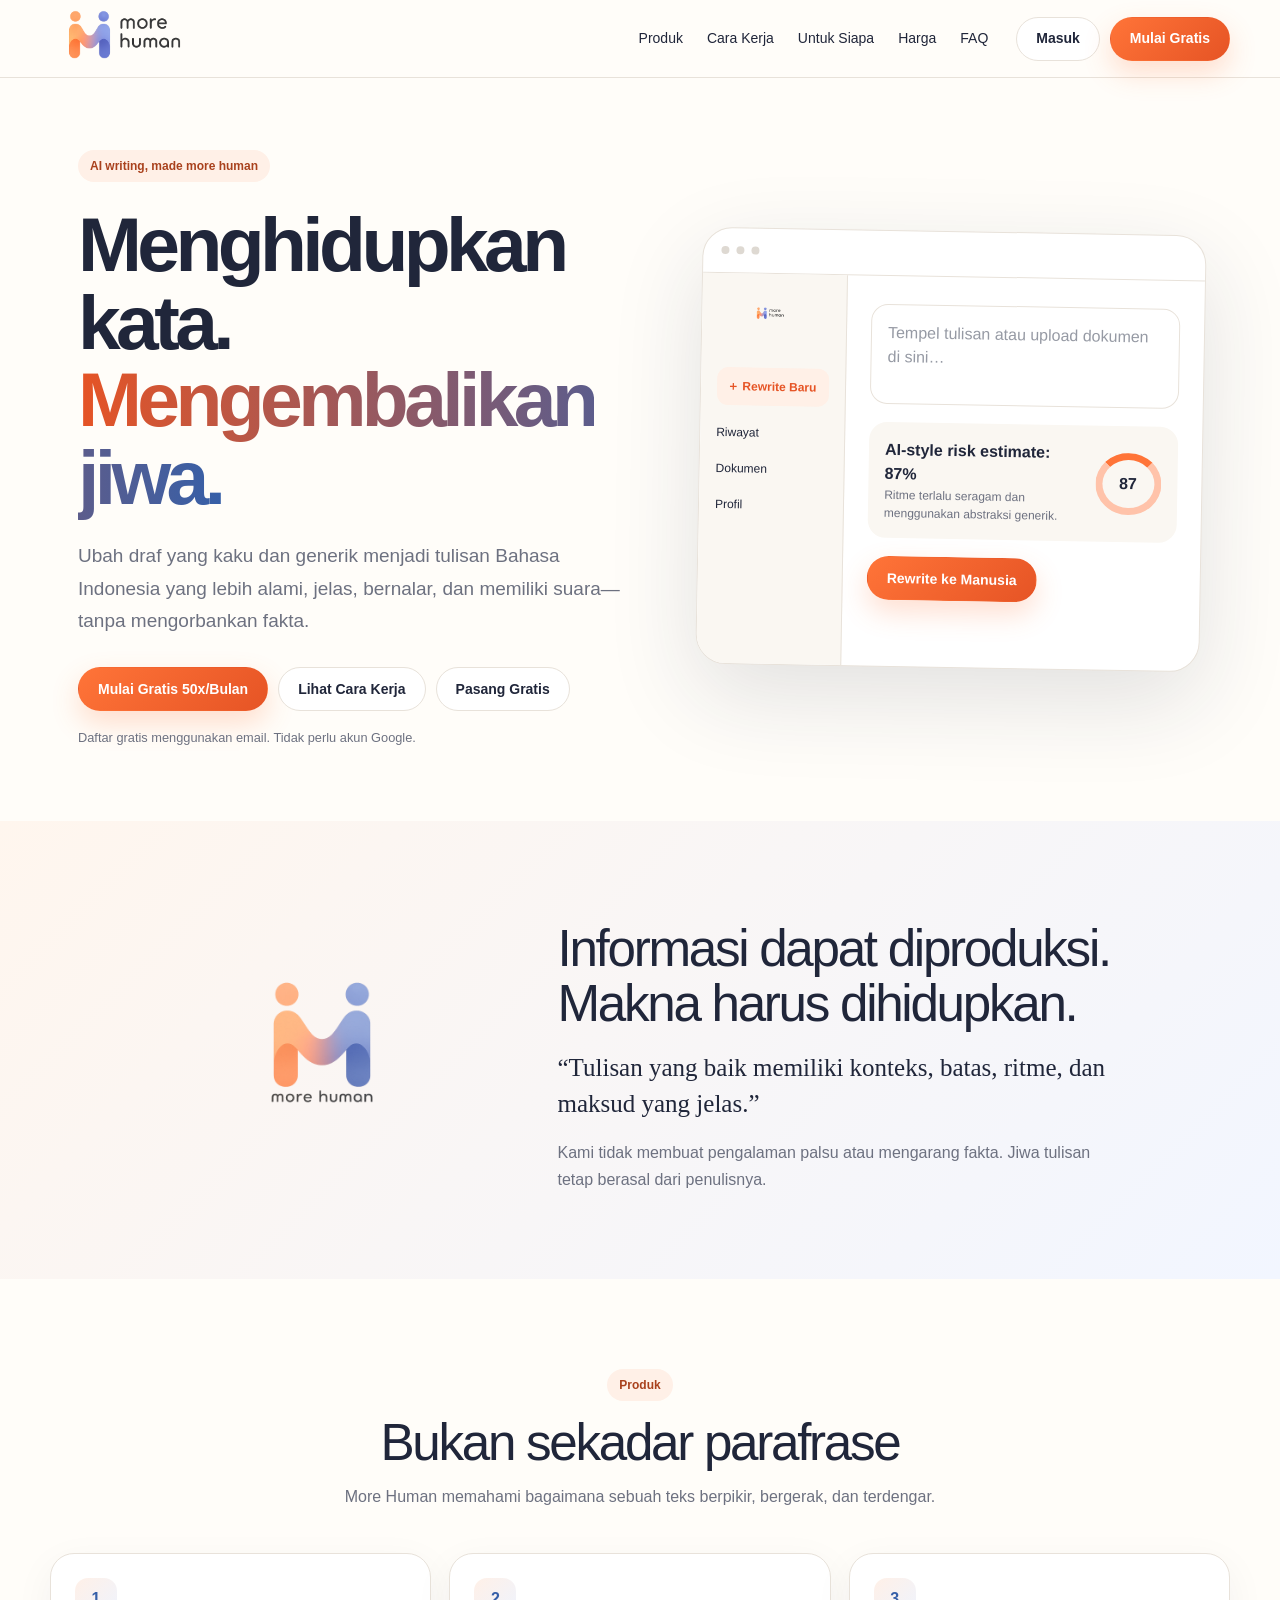
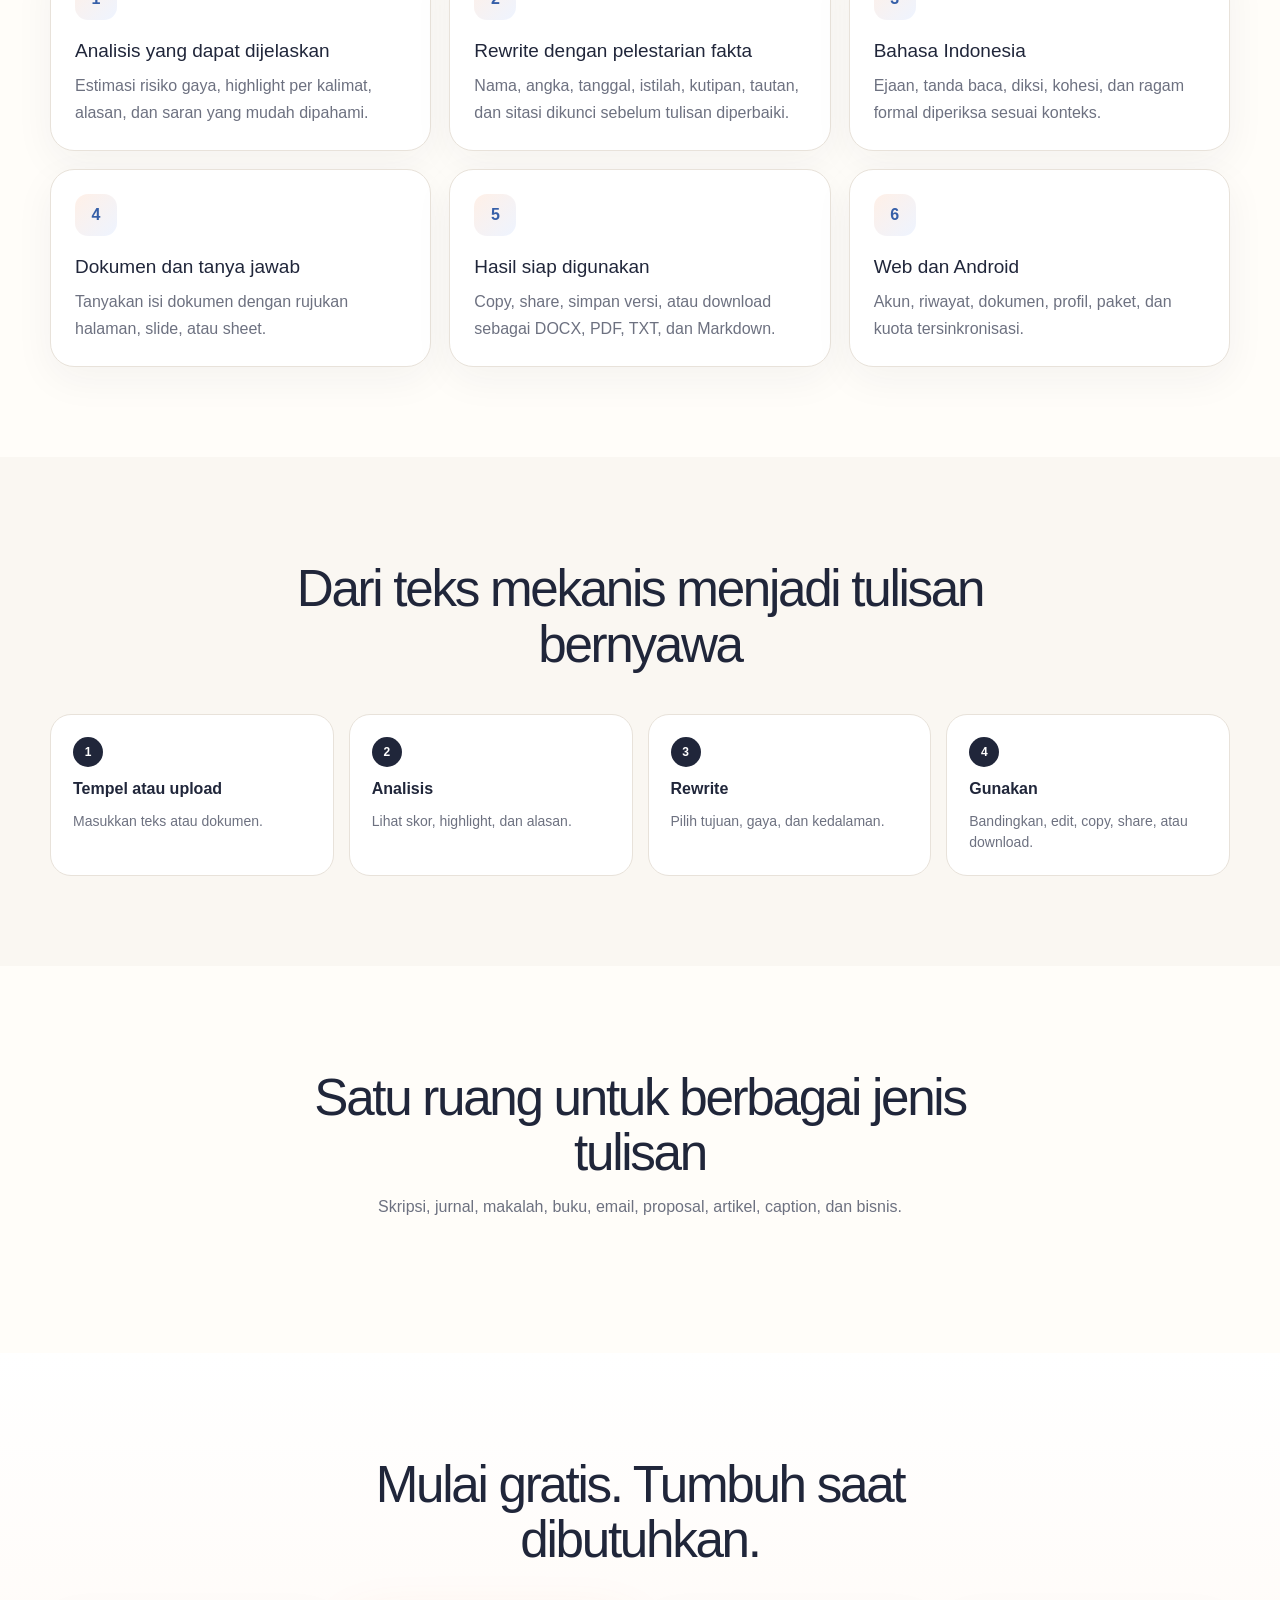
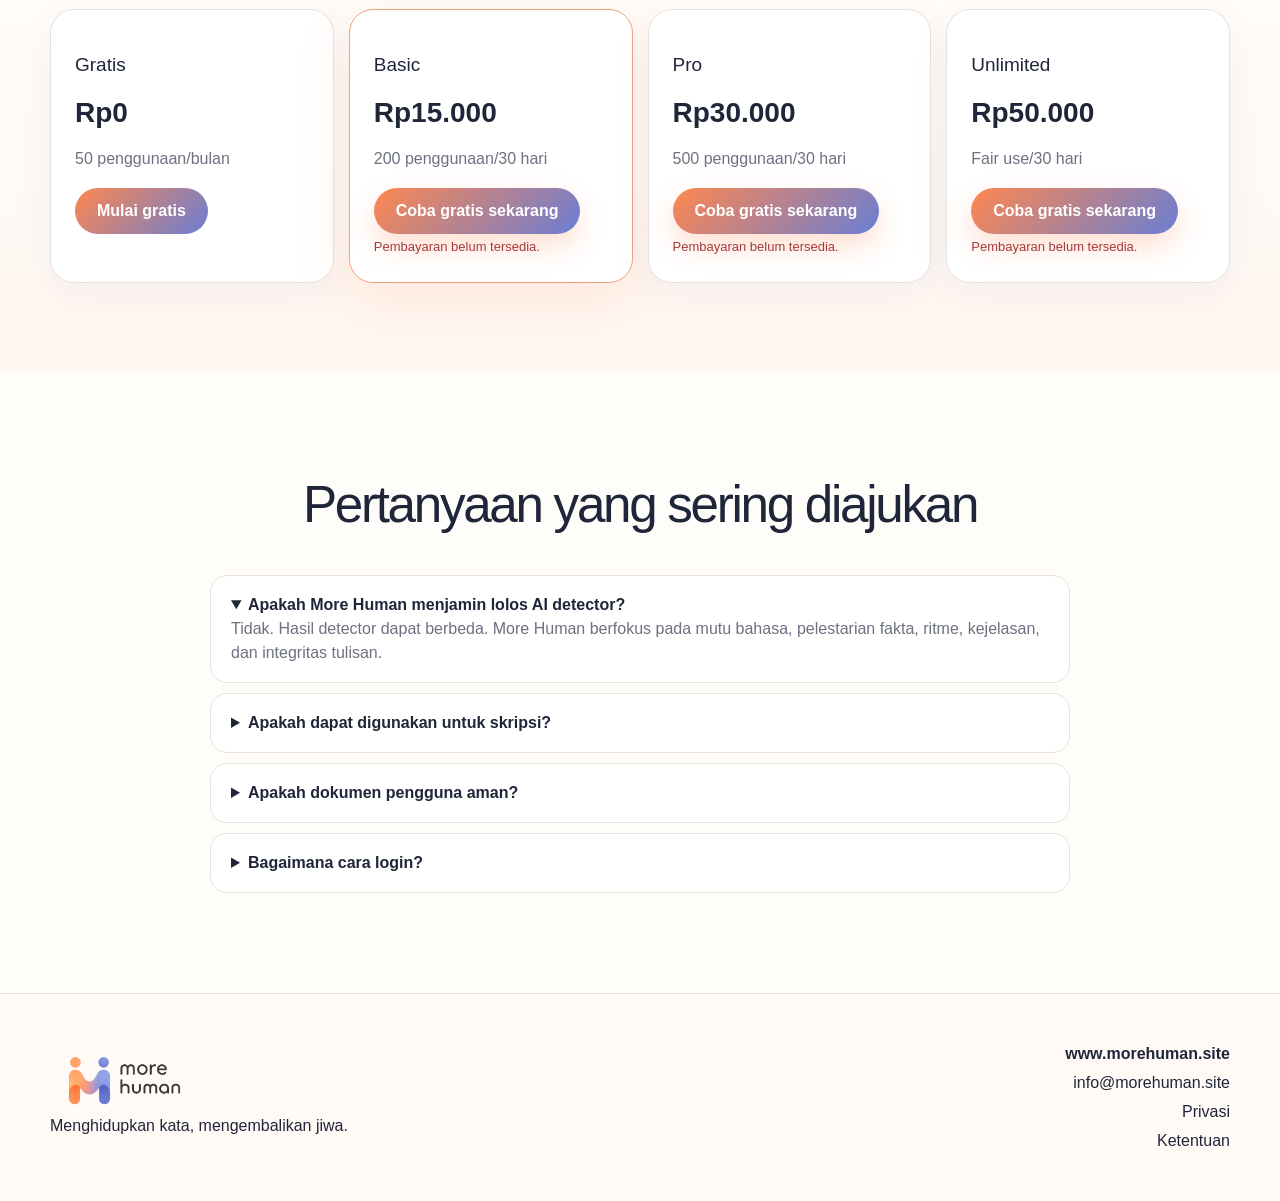
==== index.html @ 1a32c6bf "Deploy More Human production 2026-08-01" ====
<!DOCTYPE html><html data-scroll-behavior="smooth" lang="id"><head><meta charSet="utf-8"/><meta name="viewport" content="width=device-width, initial-scale=1"/><link rel="preload" href="/brand/logo-more-human-transparent.png" as="image"/><link rel="preload" href="/brand/icon-more-human.png" as="image"/><link rel="stylesheet" href="/_next/static/chunks/2tpsig9eknbnz.css" data-precedence="next"/><link rel="preload" as="script" fetchPriority="low" href="/_next/static/chunks/2_q_24rani2a2.js"/><script src="/_next/static/chunks/13_akayif9_c1.js" async=""></script><script src="/_next/static/chunks/1gpt-zsr275nb.js" async=""></script><script src="/_next/static/chunks/0l4pviilz-_bm.js" async=""></script><script src="/_next/static/chunks/turbopack-0hfbeoudnsjrd.js" async=""></script><script src="/_next/static/chunks/10phx-3ayogo8.js" async=""></script><script src="/_next/static/chunks/0xh74lejcz6nw.js" async=""></script><script src="/_next/static/chunks/124ast8a6dppt.js" async=""></script><script src="/_next/static/chunks/034n2-6qr_k-e.js" async=""></script><title>More Human — Ubah Tulisan Menjadi Lebih Alami</title><meta name="description" content="More Human membantu memperbaiki tulisan menjadi Bahasa Indonesia yang lebih alami, jelas, bernuansa, dan sesuai tujuan."/><link rel="manifest" href="/manifest.webmanifest"/><meta property="og:title" content="More Human — Menghidupkan kata. Mengembalikan jiwa."/><meta property="og:description" content="Analisis pola, rewrite terverifikasi, Bahasa Indonesia, dokumen, copy, share, dan download."/><meta property="og:site_name" content="More Human"/><meta property="og:locale" content="id_ID"/><meta property="og:type" content="website"/><meta name="twitter:card" content="summary"/><meta name="twitter:title" content="More Human — Menghidupkan kata. Mengembalikan jiwa."/><meta name="twitter:description" content="Analisis pola, rewrite terverifikasi, Bahasa Indonesia, dokumen, copy, share, dan download."/><link rel="icon" href="/brand/icon-more-human.png"/><link rel="apple-touch-icon" href="/brand/icon-more-human.png"/><script src="/_next/static/chunks/0cz1d0mv5g_q7.js" noModule=""></script></head><body><div hidden=""><!--$--><!--/$--></div><!--$--><main class="v2-site"><script type="application/ld+json">{"@context":"https://schema.org","@type":"SoftwareApplication","applicationCategory":"BusinessApplication","name":"More Human","operatingSystem":"Web, Android","url":"https://www.morehuman.site","offers":{"@type":"Offer","price":"0","priceCurrency":"IDR"}}</script><nav aria-label="Navigasi utama" class="v2-nav"><a aria-label="More Human home" href="/"><span aria-hidden="true" class="brand-mark"><img alt="" class="brand-mark__image" src="/brand/logo-more-human-transparent.png"/></span></a><div class="v2-nav__links"><a href="#produk">Produk</a><a href="#cara">Cara Kerja</a><a href="#untuk">Untuk Siapa</a><a href="#harga">Harga</a><a href="#faq">FAQ</a></div><div class="v2-actions"><a class="v2-button v2-button--quiet" href="/login">Masuk</a><a class="v2-button v2-button--primary" href="/signup">Mulai Gratis</a></div></nav><header class="v2-hero"><div><span class="v2-pill">AI writing, made more human</span><h1>Menghidupkan kata.<br/><span>Mengembalikan jiwa.</span></h1><p>Ubah draf yang kaku dan generik menjadi tulisan Bahasa Indonesia yang lebih alami, jelas, bernalar, dan memiliki suara—tanpa mengorbankan fakta.</p><div class="v2-actions v2-hero__actions"><a class="v2-button v2-button--primary" href="/app">Mulai Gratis 50x/Bulan</a><a class="v2-button v2-button--quiet" href="#cara">Lihat Cara Kerja</a><a class="v2-button v2-button--quiet" href="/android">Pasang Gratis</a></div><small>Daftar gratis menggunakan email. Tidak perlu akun Google.</small></div><div aria-label="Preview workspace More Human" class="v2-demo"><div class="v2-demo__bar"><i></i><i></i><i></i></div><div class="v2-demo__body"><aside><img alt="" src="/brand/logo-more-human-transparent.png"/><b>＋ Rewrite Baru</b><span>Riwayat</span><span>Dokumen</span><span>Profil</span></aside><section><div class="v2-demo__input">Tempel tulisan atau upload dokumen di sini…</div><div class="v2-score"><div><b>AI-style risk estimate: 87%</b><p>Ritme terlalu seragam dan menggunakan abstraksi generik.</p></div><strong>87</strong></div><span class="v2-button v2-button--primary">Rewrite ke Manusia</span></section></div></div></header><section class="v2-philosophy"><img alt="Ikon More Human" src="/brand/icon-more-human.png"/><div><h2>Informasi dapat diproduksi.<br/>Makna harus dihidupkan.</h2><blockquote>“Tulisan yang baik memiliki konteks, batas, ritme, dan maksud yang jelas.”</blockquote><p>Kami tidak membuat pengalaman palsu atau mengarang fakta. Jiwa tulisan tetap berasal dari penulisnya.</p></div></section><section class="v2-section" id="produk"><div class="v2-heading"><span class="v2-pill">Produk</span><h2>Bukan sekadar parafrase</h2><p>More Human memahami bagaimana sebuah teks berpikir, bergerak, dan terdengar.</p></div><div class="v2-grid"><article class="v2-card"><span class="v2-card__icon">1</span><h3>Analisis yang dapat dijelaskan</h3><p>Estimasi risiko gaya, highlight per kalimat, alasan, dan saran yang mudah dipahami.</p></article><article class="v2-card"><span class="v2-card__icon">2</span><h3>Rewrite dengan pelestarian fakta</h3><p>Nama, angka, tanggal, istilah, kutipan, tautan, dan sitasi dikunci sebelum tulisan diperbaiki.</p></article><article class="v2-card"><span class="v2-card__icon">3</span><h3>Bahasa Indonesia</h3><p>Ejaan, tanda baca, diksi, kohesi, dan ragam formal diperiksa sesuai konteks.</p></article><article class="v2-card"><span class="v2-card__icon">4</span><h3>Dokumen dan tanya jawab</h3><p>Tanyakan isi dokumen dengan rujukan halaman, slide, atau sheet.</p></article><article class="v2-card"><span class="v2-card__icon">5</span><h3>Hasil siap digunakan</h3><p>Copy, share, simpan versi, atau download sebagai DOCX, PDF, TXT, dan Markdown.</p></article><article class="v2-card"><span class="v2-card__icon">6</span><h3>Web dan Android</h3><p>Akun, riwayat, dokumen, profil, paket, dan kuota tersinkronisasi.</p></article></div></section><section class="v2-section v2-section--ivory" id="cara"><div class="v2-heading"><h2>Dari teks mekanis menjadi tulisan bernyawa</h2></div><ol class="v2-steps"><li><b>Tempel atau upload</b><span>Masukkan teks atau dokumen.</span></li><li><b>Analisis</b><span>Lihat skor, highlight, dan alasan.</span></li><li><b>Rewrite</b><span>Pilih tujuan, gaya, dan kedalaman.</span></li><li><b>Gunakan</b><span>Bandingkan, edit, copy, share, atau download.</span></li></ol></section><section class="v2-section" id="untuk"><div class="v2-heading"><h2>Satu ruang untuk berbagai jenis tulisan</h2><p>Skripsi, jurnal, makalah, buku, email, proposal, artikel, caption, dan bisnis.</p></div></section><section class="v2-section v2-section--pricing" id="harga"><div class="v2-heading"><h2>Mulai gratis. Tumbuh saat dibutuhkan.</h2></div><div class="v2-pricing"><article class="v2-card"><h3>Gratis</h3><strong>Rp0</strong><p>50 penggunaan/bulan</p><a class="pricing-button" href="/signup">Mulai gratis</a></article><article class="v2-card"><h3>Basic</h3><strong>Rp15.000</strong><p>200 penggunaan/30 hari</p><button class="v2-button v2-button--primary pricing-button" type="button">Memeriksa pembayaran…</button></article><article class="v2-card"><h3>Pro</h3><strong>Rp30.000</strong><p>500 penggunaan/30 hari</p><button class="v2-button v2-button--primary pricing-button" type="button">Memeriksa pembayaran…</button></article><article class="v2-card"><h3>Unlimited</h3><strong>Rp50.000</strong><p>Fair use/30 hari</p><button class="v2-button v2-button--primary pricing-button" type="button">Memeriksa pembayaran…</button></article></div></section><section class="v2-section" id="faq"><div class="v2-heading"><h2>Pertanyaan yang sering diajukan</h2></div><div class="v2-faq"><details open=""><summary>Apakah More Human menjamin lolos AI detector?</summary><p>Tidak. Hasil detector dapat berbeda. More Human berfokus pada mutu bahasa, pelestarian fakta, ritme, kejelasan, dan integritas tulisan.</p></details><details><summary>Apakah dapat digunakan untuk skripsi?</summary><p>Ya. Mode skripsi menjaga istilah, data, kutipan, dan sitasi. Pengguna tetap wajib mengikuti aturan akademik kampus.</p></details><details><summary>Apakah dokumen pengguna aman?</summary><p>Dokumen disimpan privat, dipisahkan per akun, dan tidak dimasukkan ke log aplikasi.</p></details><details><summary>Bagaimana cara login?</summary><p>Daftar atau masuk langsung dengan email. Tidak diperlukan akun Google.</p></details></div></section><footer class="v2-footer"><div><span aria-hidden="true" class="brand-mark"><img alt="" class="brand-mark__image" src="/brand/logo-more-human-transparent.png"/></span><p>Menghidupkan kata, mengembalikan jiwa.</p></div><div><b>www.morehuman.site</b><span>info@morehuman.site</span><a href="/privacy-policy">Privasi</a><a href="/terms">Ketentuan</a></div></footer></main><!--$--><!--/$--><!--/$--><script src="/_next/static/chunks/2_q_24rani2a2.js" id="_R_" async=""></script><script>(self.__next_f=self.__next_f||[]).push([0])</script><script>self.__next_f.push([1,"1:I[48523,[\"/_next/static/chunks/10phx-3ayogo8.js\",\"/_next/static/chunks/0xh74lejcz6nw.js\"],\"LoadingBoundaryProvider\"]\n2:\"$Sreact.fragment\"\n3:I[48523,[\"/_next/static/chunks/10phx-3ayogo8.js\",\"/_next/static/chunks/0xh74lejcz6nw.js\"],\"default\"]\n4:I[836,[\"/_next/static/chunks/10phx-3ayogo8.js\",\"/_next/static/chunks/0xh74lejcz6nw.js\",\"/_next/static/chunks/124ast8a6dppt.js\"],\"default\"]\n5:I[70721,[\"/_next/static/chunks/10phx-3ayogo8.js\",\"/_next/static/chunks/0xh74lejcz6nw.js\"],\"default\"]\n6:I[55329,[\"/_next/static/chunks/10phx-3ayogo8.js\",\"/_next/static/chunks/0xh74lejcz6nw.js\"],\"PwaRegister\"]\n7:I[70730,[\"/_next/static/chunks/10phx-3ayogo8.js\",\"/_next/static/chunks/0xh74lejcz6nw.js\",\"/_next/static/chunks/034n2-6qr_k-e.js\"],\"\"]\n15:I[90729,[\"/_next/static/chunks/10phx-3ayogo8.js\",\"/_next/static/chunks/0xh74lejcz6nw.js\"],\"default\",1]\n:HL[\"/_next/static/chunks/2tpsig9eknbnz.css\",\"style\"]\n:HL[\"/brand/logo-more-human-transparent.png\",\"image\"]\n"])</script><script>self.__next_f.push([1,"0:{\"P\":null,\"c\":[\"\",\"\"],\"q\":\"\",\"i\":false,\"f\":[[[\"\",{\"children\":[\"__PAGE__\",{}]},\"$undefined\",\"$undefined\",20],[[\"$\",\"$L1\",null,{\"loading\":[[\"$\",\"main\",\"l\",{\"aria-busy\":\"true\",\"aria-label\":\"Memuat halaman\",\"className\":\"app-page shell\",\"children\":[[\"$\",\"div\",null,{\"className\":\"skeleton skeleton--nav\"}],[\"$\",\"div\",null,{\"className\":\"skeleton skeleton--heading\"}],[\"$\",\"div\",null,{\"className\":\"skeleton-grid\",\"children\":[[\"$\",\"div\",null,{\"className\":\"skeleton skeleton--card\"}],[\"$\",\"div\",null,{\"className\":\"skeleton skeleton--card\"}],[\"$\",\"div\",null,{\"className\":\"skeleton skeleton--card\"}]]}],[\"$\",\"span\",null,{\"className\":\"sr-only\",\"children\":\"Memuat…\"}]]}],[],[]],\"children\":[\"$\",\"$2\",\"c\",{\"children\":[[[\"$\",\"link\",\"0\",{\"rel\":\"stylesheet\",\"href\":\"/_next/static/chunks/2tpsig9eknbnz.css\",\"precedence\":\"next\",\"crossOrigin\":\"$undefined\",\"nonce\":\"$undefined\"}],[\"$\",\"script\",\"script-0\",{\"src\":\"/_next/static/chunks/10phx-3ayogo8.js\",\"async\":true,\"nonce\":\"$undefined\"}],[\"$\",\"script\",\"script-1\",{\"src\":\"/_next/static/chunks/0xh74lejcz6nw.js\",\"async\":true,\"nonce\":\"$undefined\"}]],[\"$\",\"html\",null,{\"data-scroll-behavior\":\"smooth\",\"lang\":\"id\",\"children\":[\"$\",\"body\",null,{\"children\":[[\"$\",\"$L3\",null,{\"parallelRouterKey\":\"children\",\"error\":\"$4\",\"errorStyles\":[],\"errorScripts\":[[\"$\",\"script\",\"script-0\",{\"src\":\"/_next/static/chunks/124ast8a6dppt.js\",\"async\":true}]],\"template\":[\"$\",\"$L5\",null,{}],\"templateStyles\":\"$undefined\",\"templateScripts\":\"$undefined\",\"notFound\":[[[\"$\",\"title\",null,{\"children\":\"404: This page could not be found.\"}],[\"$\",\"div\",null,{\"style\":{\"fontFamily\":\"system-ui,\\\"Segoe UI\\\",Roboto,Helvetica,Arial,sans-serif,\\\"Apple Color Emoji\\\",\\\"Segoe UI Emoji\\\"\",\"height\":\"100vh\",\"textAlign\":\"center\",\"display\":\"flex\",\"flexDirection\":\"column\",\"alignItems\":\"center\",\"justifyContent\":\"center\"},\"children\":[\"$\",\"div\",null,{\"children\":[[\"$\",\"style\",null,{\"dangerouslySetInnerHTML\":{\"__html\":\"body{color:#000;background:#fff;margin:0}.next-error-h1{border-right:1px solid rgba(0,0,0,.3)}@media (prefers-color-scheme:dark){body{color:#fff;background:#000}.next-error-h1{border-right:1px solid rgba(255,255,255,.3)}}\"}}],[\"$\",\"h1\",null,{\"className\":\"next-error-h1\",\"style\":{\"display\":\"inline-block\",\"margin\":\"0 20px 0 0\",\"padding\":\"0 23px 0 0\",\"fontSize\":24,\"fontWeight\":500,\"verticalAlign\":\"top\",\"lineHeight\":\"49px\"},\"children\":404}],[\"$\",\"div\",null,{\"style\":{\"display\":\"inline-block\"},\"children\":[\"$\",\"h2\",null,{\"style\":{\"fontSize\":14,\"fontWeight\":400,\"lineHeight\":\"49px\",\"margin\":0},\"children\":\"This page could not be found.\"}]}]]}]}]],[]],\"forbidden\":\"$undefined\",\"unauthorized\":\"$undefined\"}],[\"$\",\"$L6\",null,{}]]}]}]]}]}],{\"children\":[[\"$\",\"$2\",\"c\",{\"children\":[[\"$\",\"main\",null,{\"className\":\"v2-site\",\"children\":[[\"$\",\"script\",null,{\"dangerouslySetInnerHTML\":{\"__html\":\"{\\\"@context\\\":\\\"https://schema.org\\\",\\\"@type\\\":\\\"SoftwareApplication\\\",\\\"applicationCategory\\\":\\\"BusinessApplication\\\",\\\"name\\\":\\\"More Human\\\",\\\"operatingSystem\\\":\\\"Web, Android\\\",\\\"url\\\":\\\"https://www.morehuman.site\\\",\\\"offers\\\":{\\\"@type\\\":\\\"Offer\\\",\\\"price\\\":\\\"0\\\",\\\"priceCurrency\\\":\\\"IDR\\\"}}\"},\"type\":\"application/ld+json\"}],[\"$\",\"nav\",null,{\"aria-label\":\"Navigasi utama\",\"className\":\"v2-nav\",\"children\":[[\"$\",\"$L7\",null,{\"aria-label\":\"More Human home\",\"href\":\"/\",\"children\":[\"$\",\"span\",null,{\"aria-hidden\":\"true\",\"className\":\"brand-mark\",\"children\":[\"$\",\"img\",null,{\"alt\":\"\",\"className\":\"brand-mark__image\",\"src\":\"/brand/logo-more-human-transparent.png\"}]}]}],[\"$\",\"div\",null,{\"className\":\"v2-nav__links\",\"children\":[[\"$\",\"a\",null,{\"href\":\"#produk\",\"children\":\"Produk\"}],[\"$\",\"a\",null,{\"href\":\"#cara\",\"children\":\"Cara Kerja\"}],[\"$\",\"a\",null,{\"href\":\"#untuk\",\"children\":\"Untuk Siapa\"}],[\"$\",\"a\",null,{\"href\":\"#harga\",\"children\":\"Harga\"}],[\"$\",\"a\",null,{\"href\":\"#faq\",\"children\":\"FAQ\"}]]}],[\"$\",\"div\",null,{\"className\":\"v2-actions\",\"children\":[[\"$\",\"$L7\",null,{\"className\":\"v2-button v2-button--quiet\",\"href\":\"/login\",\"children\":\"Masuk\"}],[\"$\",\"$L7\",null,{\"className\":\"v2-button v2-button--primary\",\"href\":\"/signup\",\"children\":\"Mulai Gratis\"}]]}]]}],[\"$\",\"header\",null,{\"className\":\"v2-hero\",\"children\":[[\"$\",\"div\",null,{\"children\":[[\"$\",\"span\",null,{\"className\":\"v2-pill\",\"children\":\"AI writing, made more human\"}],[\"$\",\"h1\",null,{\"children\":[\"Menghidupkan kata.\",[\"$\",\"br\",null,{}],[\"$\",\"span\",null,{\"children\":\"Mengembalikan jiwa.\"}]]}],[\"$\",\"p\",null,{\"children\":\"Ubah draf yang kaku dan generik menjadi tulisan Bahasa Indonesia yang lebih alami, jelas, bernalar, dan memiliki suara—tanpa mengorbankan fakta.\"}],[\"$\",\"div\",null,{\"className\":\"v2-actions v2-hero__actions\",\"children\":[[\"$\",\"$L7\",null,{\"className\":\"v2-button v2-button--primary\",\"href\":\"/app\",\"children\":\"Mulai Gratis 50x/Bulan\"}],[\"$\",\"a\",null,{\"className\":\"v2-button v2-button--quiet\",\"href\":\"#cara\",\"children\":\"Lihat Cara Kerja\"}],\"$L8\"]}],\"$L9\"]}],\"$La\"]}],\"$Lb\",\"$Lc\",\"$Ld\",\"$Le\",\"$Lf\",\"$L10\",\"$L11\"]}],[\"$L12\"],\"$L13\"]}],{},null,false,null]},null,false,null],\"$L14\",false]],\"m\":\"$undefined\",\"G\":[\"$15\",[\"$L16\"]],\"S\":true,\"h\":null,\"s\":\"$undefined\",\"l\":\"$undefined\",\"p\":\"$undefined\",\"d\":\"$undefined\",\"b\":\"ya3Q9rpSE0K4sXIKfXZu5\"}\n"])</script><script>self.__next_f.push([1,"17:I[42318,[\"/_next/static/chunks/10phx-3ayogo8.js\",\"/_next/static/chunks/0xh74lejcz6nw.js\",\"/_next/static/chunks/034n2-6qr_k-e.js\"],\"PaymentButton\"]\n18:I[67785,[\"/_next/static/chunks/10phx-3ayogo8.js\",\"/_next/static/chunks/0xh74lejcz6nw.js\"],\"OutletBoundary\"]\n19:\"$Sreact.suspense\"\n1b:I[67785,[\"/_next/static/chunks/10phx-3ayogo8.js\",\"/_next/static/chunks/0xh74lejcz6nw.js\"],\"ViewportBoundary\"]\n1d:I[67785,[\"/_next/static/chunks/10phx-3ayogo8.js\",\"/_next/static/chunks/0xh74lejcz6nw.js\"],\"MetadataBoundary\"]\n:HL[\"/brand/icon-more-human.png\",\"image\"]\n8:[\"$\",\"$L7\",null,{\"className\":\"v2-button v2-button--quiet\",\"href\":\"/android\",\"children\":\"Pasang Gratis\"}]\n9:[\"$\",\"small\",null,{\"children\":\"Daftar gratis menggunakan email. Tidak perlu akun Google.\"}]\na:[\"$\",\"div\",null,{\"aria-label\":\"Preview workspace More Human\",\"className\":\"v2-demo\",\"children\":[[\"$\",\"div\",null,{\"className\":\"v2-demo__bar\",\"children\":[[\"$\",\"i\",null,{}],[\"$\",\"i\",null,{}],[\"$\",\"i\",null,{}]]}],[\"$\",\"div\",null,{\"className\":\"v2-demo__body\",\"children\":[[\"$\",\"aside\",null,{\"children\":[[\"$\",\"img\",null,{\"alt\":\"\",\"src\":\"/brand/logo-more-human-transparent.png\"}],[\"$\",\"b\",null,{\"children\":\"＋ Rewrite Baru\"}],[\"$\",\"span\",null,{\"children\":\"Riwayat\"}],[\"$\",\"span\",null,{\"children\":\"Dokumen\"}],[\"$\",\"span\",null,{\"children\":\"Profil\"}]]}],[\"$\",\"section\",null,{\"children\":[[\"$\",\"div\",null,{\"className\":\"v2-demo__input\",\"children\":\"Tempel tulisan atau upload dokumen di sini…\"}],[\"$\",\"div\",null,{\"className\":\"v2-score\",\"children\":[[\"$\",\"div\",null,{\"children\":[[\"$\",\"b\",null,{\"children\":\"AI-style risk estimate: 87%\"}],[\"$\",\"p\",null,{\"children\":\"Ritme terlalu seragam dan menggunakan abstraksi generik.\"}]]}],[\"$\",\"strong\",null,{\"children\":\"87\"}]]}],[\"$\",\"span\",null,{\"className\":\"v2-button v2-button--primary\",\"children\":\"Rewrite ke Manusia\"}]]}]]}]]}]\nb:[\"$\",\"section\",null,{\"className\":\"v2-philosophy\",\"children\":[[\"$\",\"img\",null,{\"alt\":\"Ikon More Human\",\"src\":\"/brand/icon-more-human.png\"}],[\"$\",\"div\",null,{\"children\":[[\"$\",\"h2\",null,{\"children\":[\"Informasi dapat diproduksi.\",[\"$\",\"br\",null,{}],\"Makna harus dihidupkan.\"]}],[\"$\",\"blockquote\",null,{\"children\":\"“Tulisan yang baik memiliki konteks, batas, ritme, dan maksud yang jelas.”\"}],[\"$\",\"p\",null,{\"children\":\"Kami tidak membuat pengalaman palsu atau mengarang fakta. Jiwa tulisan tetap berasal dari penulisnya.\"}]]}]]}]\n"])</script><script>self.__next_f.push([1,"c:[\"$\",\"section\",null,{\"className\":\"v2-section\",\"id\":\"produk\",\"children\":[[\"$\",\"div\",null,{\"className\":\"v2-heading\",\"children\":[[\"$\",\"span\",null,{\"className\":\"v2-pill\",\"children\":\"Produk\"}],[\"$\",\"h2\",null,{\"children\":\"Bukan sekadar parafrase\"}],[\"$\",\"p\",null,{\"children\":\"More Human memahami bagaimana sebuah teks berpikir, bergerak, dan terdengar.\"}]]}],[\"$\",\"div\",null,{\"className\":\"v2-grid\",\"children\":[[\"$\",\"article\",\"Analisis yang dapat dijelaskan\",{\"className\":\"v2-card\",\"children\":[[\"$\",\"span\",null,{\"className\":\"v2-card__icon\",\"children\":1}],[\"$\",\"h3\",null,{\"children\":\"Analisis yang dapat dijelaskan\"}],[\"$\",\"p\",null,{\"children\":\"Estimasi risiko gaya, highlight per kalimat, alasan, dan saran yang mudah dipahami.\"}]]}],[\"$\",\"article\",\"Rewrite dengan pelestarian fakta\",{\"className\":\"v2-card\",\"children\":[[\"$\",\"span\",null,{\"className\":\"v2-card__icon\",\"children\":2}],[\"$\",\"h3\",null,{\"children\":\"Rewrite dengan pelestarian fakta\"}],[\"$\",\"p\",null,{\"children\":\"Nama, angka, tanggal, istilah, kutipan, tautan, dan sitasi dikunci sebelum tulisan diperbaiki.\"}]]}],[\"$\",\"article\",\"Bahasa Indonesia\",{\"className\":\"v2-card\",\"children\":[[\"$\",\"span\",null,{\"className\":\"v2-card__icon\",\"children\":3}],[\"$\",\"h3\",null,{\"children\":\"Bahasa Indonesia\"}],[\"$\",\"p\",null,{\"children\":\"Ejaan, tanda baca, diksi, kohesi, dan ragam formal diperiksa sesuai konteks.\"}]]}],[\"$\",\"article\",\"Dokumen dan tanya jawab\",{\"className\":\"v2-card\",\"children\":[[\"$\",\"span\",null,{\"className\":\"v2-card__icon\",\"children\":4}],[\"$\",\"h3\",null,{\"children\":\"Dokumen dan tanya jawab\"}],[\"$\",\"p\",null,{\"children\":\"Tanyakan isi dokumen dengan rujukan halaman, slide, atau sheet.\"}]]}],[\"$\",\"article\",\"Hasil siap digunakan\",{\"className\":\"v2-card\",\"children\":[[\"$\",\"span\",null,{\"className\":\"v2-card__icon\",\"children\":5}],[\"$\",\"h3\",null,{\"children\":\"Hasil siap digunakan\"}],[\"$\",\"p\",null,{\"children\":\"Copy, share, simpan versi, atau download sebagai DOCX, PDF, TXT, dan Markdown.\"}]]}],[\"$\",\"article\",\"Web dan Android\",{\"className\":\"v2-card\",\"children\":[[\"$\",\"span\",null,{\"className\":\"v2-card__icon\",\"children\":6}],[\"$\",\"h3\",null,{\"children\":\"Web dan Android\"}],[\"$\",\"p\",null,{\"children\":\"Akun, riwayat, dokumen, profil, paket, dan kuota tersinkronisasi.\"}]]}]]}]]}]\n"])</script><script>self.__next_f.push([1,"d:[\"$\",\"section\",null,{\"className\":\"v2-section v2-section--ivory\",\"id\":\"cara\",\"children\":[[\"$\",\"div\",null,{\"className\":\"v2-heading\",\"children\":[\"$\",\"h2\",null,{\"children\":\"Dari teks mekanis menjadi tulisan bernyawa\"}]}],[\"$\",\"ol\",null,{\"className\":\"v2-steps\",\"children\":[[\"$\",\"li\",null,{\"children\":[[\"$\",\"b\",null,{\"children\":\"Tempel atau upload\"}],[\"$\",\"span\",null,{\"children\":\"Masukkan teks atau dokumen.\"}]]}],[\"$\",\"li\",null,{\"children\":[[\"$\",\"b\",null,{\"children\":\"Analisis\"}],[\"$\",\"span\",null,{\"children\":\"Lihat skor, highlight, dan alasan.\"}]]}],[\"$\",\"li\",null,{\"children\":[[\"$\",\"b\",null,{\"children\":\"Rewrite\"}],[\"$\",\"span\",null,{\"children\":\"Pilih tujuan, gaya, dan kedalaman.\"}]]}],[\"$\",\"li\",null,{\"children\":[[\"$\",\"b\",null,{\"children\":\"Gunakan\"}],[\"$\",\"span\",null,{\"children\":\"Bandingkan, edit, copy, share, atau download.\"}]]}]]}]]}]\ne:[\"$\",\"section\",null,{\"className\":\"v2-section\",\"id\":\"untuk\",\"children\":[\"$\",\"div\",null,{\"className\":\"v2-heading\",\"children\":[[\"$\",\"h2\",null,{\"children\":\"Satu ruang untuk berbagai jenis tulisan\"}],[\"$\",\"p\",null,{\"children\":\"Skripsi, jurnal, makalah, buku, email, proposal, artikel, caption, dan bisnis.\"}]]}]}]\nf:[\"$\",\"section\",null,{\"className\":\"v2-section v2-section--pricing\",\"id\":\"harga\",\"children\":[[\"$\",\"div\",null,{\"className\":\"v2-heading\",\"children\":[\"$\",\"h2\",null,{\"children\":\"Mulai gratis. Tumbuh saat dibutuhkan.\"}]}],[\"$\",\"div\",null,{\"className\":\"v2-pricing\",\"children\":[[\"$\",\"article\",\"Gratis\",{\"className\":\"v2-card\",\"children\":[[\"$\",\"h3\",null,{\"children\":\"Gratis\"}],[\"$\",\"strong\",null,{\"children\":\"Rp0\"}],[\"$\",\"p\",null,{\"children\":\"50 penggunaan/bulan\"}],[\"$\",\"$L7\",null,{\"className\":\"pricing-button\",\"href\":\"/signup\",\"children\":\"Mulai gratis\"}]]}],[\"$\",\"article\",\"Basic\",{\"className\":\"v2-card\",\"children\":[[\"$\",\"h3\",null,{\"children\":\"Basic\"}],[\"$\",\"strong\",null,{\"children\":\"Rp15.000\"}],[\"$\",\"p\",null,{\"children\":\"200 penggunaan/30 hari\"}],[\"$\",\"$L17\",null,{\"label\":\"Pilih Basic\",\"plan\":\"basic\"}]]}],[\"$\",\"article\",\"Pro\",{\"className\":\"v2-card\",\"children\":[[\"$\",\"h3\",null,{\"children\":\"Pro\"}],[\"$\",\"strong\",null,{\"children\":\"Rp30.000\"}],[\"$\",\"p\",null,{\"children\":\"500 penggunaan/30 hari\"}],[\"$\",\"$L17\",null,{\"label\":\"Pilih Pro\",\"plan\":\"pro\"}]]}],[\"$\",\"article\",\"Unlimited\",{\"className\":\"v2-card\",\"children\":[[\"$\",\"h3\",null,{\"children\":\"Unlimited\"}],[\"$\",\"strong\",null,{\"children\":\"Rp50.000\"}],[\"$\",\"p\",null,{\"children\":\"Fair use/30 hari\"}],[\"$\",\"$L17\",null,{\"label\":\"Pilih Unlimited\",\"plan\":\"unlimited\"}]]}]]}]]}]\n"])</script><script>self.__next_f.push([1,"10:[\"$\",\"section\",null,{\"className\":\"v2-section\",\"id\":\"faq\",\"children\":[[\"$\",\"div\",null,{\"className\":\"v2-heading\",\"children\":[\"$\",\"h2\",null,{\"children\":\"Pertanyaan yang sering diajukan\"}]}],[\"$\",\"div\",null,{\"className\":\"v2-faq\",\"children\":[[\"$\",\"details\",\"Apakah More Human menjamin lolos AI detector?\",{\"open\":true,\"children\":[[\"$\",\"summary\",null,{\"children\":\"Apakah More Human menjamin lolos AI detector?\"}],[\"$\",\"p\",null,{\"children\":\"Tidak. Hasil detector dapat berbeda. More Human berfokus pada mutu bahasa, pelestarian fakta, ritme, kejelasan, dan integritas tulisan.\"}]]}],[\"$\",\"details\",\"Apakah dapat digunakan untuk skripsi?\",{\"open\":false,\"children\":[[\"$\",\"summary\",null,{\"children\":\"Apakah dapat digunakan untuk skripsi?\"}],[\"$\",\"p\",null,{\"children\":\"Ya. Mode skripsi menjaga istilah, data, kutipan, dan sitasi. Pengguna tetap wajib mengikuti aturan akademik kampus.\"}]]}],[\"$\",\"details\",\"Apakah dokumen pengguna aman?\",{\"open\":false,\"children\":[[\"$\",\"summary\",null,{\"children\":\"Apakah dokumen pengguna aman?\"}],[\"$\",\"p\",null,{\"children\":\"Dokumen disimpan privat, dipisahkan per akun, dan tidak dimasukkan ke log aplikasi.\"}]]}],[\"$\",\"details\",\"Bagaimana cara login?\",{\"open\":false,\"children\":[[\"$\",\"summary\",null,{\"children\":\"Bagaimana cara login?\"}],[\"$\",\"p\",null,{\"children\":\"Daftar atau masuk langsung dengan email. Tidak diperlukan akun Google.\"}]]}]]}]]}]\n"])</script><script>self.__next_f.push([1,"11:[\"$\",\"footer\",null,{\"className\":\"v2-footer\",\"children\":[[\"$\",\"div\",null,{\"children\":[[\"$\",\"span\",null,{\"aria-hidden\":\"true\",\"className\":\"brand-mark\",\"children\":[\"$\",\"img\",null,{\"alt\":\"\",\"className\":\"brand-mark__image\",\"src\":\"/brand/logo-more-human-transparent.png\"}]}],[\"$\",\"p\",null,{\"children\":\"Menghidupkan kata, mengembalikan jiwa.\"}]]}],[\"$\",\"div\",null,{\"children\":[[\"$\",\"b\",null,{\"children\":\"www.morehuman.site\"}],[\"$\",\"span\",null,{\"children\":\"info@morehuman.site\"}],[\"$\",\"$L7\",null,{\"href\":\"/privacy-policy\",\"children\":\"Privasi\"}],[\"$\",\"$L7\",null,{\"href\":\"/terms\",\"children\":\"Ketentuan\"}]]}]]}]\n12:[\"$\",\"script\",\"script-0\",{\"src\":\"/_next/static/chunks/034n2-6qr_k-e.js\",\"async\":true,\"nonce\":\"$undefined\"}]\n13:[\"$\",\"$L18\",null,{\"children\":[\"$\",\"$19\",null,{\"name\":\"Next.MetadataOutlet\",\"children\":\"$@1a\"}]}]\n14:[\"$\",\"$2\",\"h\",{\"children\":[null,[\"$\",\"$L1b\",null,{\"children\":\"$L1c\"}],[\"$\",\"div\",null,{\"hidden\":true,\"children\":[\"$\",\"$L1d\",null,{\"children\":[\"$\",\"$19\",null,{\"name\":\"Next.Metadata\",\"children\":\"$L1e\"}]}]}],null]}]\n16:[\"$\",\"link\",\"0\",{\"rel\":\"stylesheet\",\"href\":\"/_next/static/chunks/2tpsig9eknbnz.css\",\"precedence\":\"next\",\"crossOrigin\":\"$undefined\",\"nonce\":\"$undefined\"}]\n"])</script><script>self.__next_f.push([1,"1c:[[\"$\",\"meta\",\"0\",{\"charSet\":\"utf-8\"}],[\"$\",\"meta\",\"1\",{\"name\":\"viewport\",\"content\":\"width=device-width, initial-scale=1\"}]]\n"])</script><script>self.__next_f.push([1,"1f:I[62166,[\"/_next/static/chunks/10phx-3ayogo8.js\",\"/_next/static/chunks/0xh74lejcz6nw.js\"],\"IconMark\"]\n1a:null\n1e:[[\"$\",\"title\",\"0\",{\"children\":\"More Human — Ubah Tulisan Menjadi Lebih Alami\"}],[\"$\",\"meta\",\"1\",{\"name\":\"description\",\"content\":\"More Human membantu memperbaiki tulisan menjadi Bahasa Indonesia yang lebih alami, jelas, bernuansa, dan sesuai tujuan.\"}],[\"$\",\"link\",\"2\",{\"rel\":\"manifest\",\"href\":\"/manifest.webmanifest\",\"crossOrigin\":\"$undefined\"}],[\"$\",\"meta\",\"3\",{\"property\":\"og:title\",\"content\":\"More Human — Menghidupkan kata. Mengembalikan jiwa.\"}],[\"$\",\"meta\",\"4\",{\"property\":\"og:description\",\"content\":\"Analisis pola, rewrite terverifikasi, Bahasa Indonesia, dokumen, copy, share, dan download.\"}],[\"$\",\"meta\",\"5\",{\"property\":\"og:site_name\",\"content\":\"More Human\"}],[\"$\",\"meta\",\"6\",{\"property\":\"og:locale\",\"content\":\"id_ID\"}],[\"$\",\"meta\",\"7\",{\"property\":\"og:type\",\"content\":\"website\"}],[\"$\",\"meta\",\"8\",{\"name\":\"twitter:card\",\"content\":\"summary\"}],[\"$\",\"meta\",\"9\",{\"name\":\"twitter:title\",\"content\":\"More Human — Menghidupkan kata. Mengembalikan jiwa.\"}],[\"$\",\"meta\",\"10\",{\"name\":\"twitter:description\",\"content\":\"Analisis pola, rewrite terverifikasi, Bahasa Indonesia, dokumen, copy, share, dan download.\"}],[\"$\",\"link\",\"11\",{\"rel\":\"icon\",\"href\":\"/brand/icon-more-human.png\"}],[\"$\",\"link\",\"12\",{\"rel\":\"apple-touch-icon\",\"href\":\"/brand/icon-more-human.png\"}],[\"$\",\"$L1f\",\"13\",{}]]\n"])</script></body></html>
---- _next/static/chunks/2tpsig9eknbnz.css ----
@layer properties{@supports (((-webkit-hyphens:none)) and (not (margin-trim:inline))) or ((-moz-orient:inline) and (not (color:rgb(from red r g b)))){*,:before,:after,::backdrop{--tw-blur:initial;--tw-brightness:initial;--tw-contrast:initial;--tw-grayscale:initial;--tw-hue-rotate:initial;--tw-invert:initial;--tw-opacity:initial;--tw-saturate:initial;--tw-sepia:initial;--tw-drop-shadow:initial;--tw-drop-shadow-color:initial;--tw-drop-shadow-alpha:100%;--tw-drop-shadow-size:initial}}}@layer theme{:root,:host{--font-sans:ui-sans-serif, system-ui, sans-serif, "Apple Color Emoji", "Segoe UI Emoji", "Segoe UI Symbol", "Noto Color Emoji";--font-mono:ui-monospace, SFMono-Regular, Menlo, Monaco, Consolas, "Liberation Mono", "Courier New", monospace;--default-font-family:var(--font-sans);--default-mono-font-family:var(--font-mono)}}@layer base{*,:after,:before,::backdrop{box-sizing:border-box;border:0 solid;margin:0;padding:0}::file-selector-button{box-sizing:border-box;border:0 solid;margin:0;padding:0}html,:host{-webkit-text-size-adjust:100%;tab-size:4;line-height:1.5;font-family:var(--default-font-family,ui-sans-serif, system-ui, sans-serif, "Apple Color Emoji", "Segoe UI Emoji", "Segoe UI Symbol", "Noto Color Emoji");font-feature-settings:var(--default-font-feature-settings,normal);font-variation-settings:var(--default-font-variation-settings,normal);-webkit-tap-highlight-color:transparent}hr{height:0;color:inherit;border-top-width:1px}abbr:where([title]){-webkit-text-decoration:underline dotted;text-decoration:underline dotted}h1,h2,h3,h4,h5,h6{font-size:inherit;font-weight:inherit}a{color:inherit;-webkit-text-decoration:inherit;-webkit-text-decoration:inherit;-webkit-text-decoration:inherit;-webkit-text-decoration:inherit;text-decoration:inherit}b,strong{font-weight:bolder}code,kbd,samp,pre{font-family:var(--default-mono-font-family,ui-monospace, SFMono-Regular, Menlo, Monaco, Consolas, "Liberation Mono", "Courier New", monospace);font-feature-settings:var(--default-mono-font-feature-settings,normal);font-variation-settings:var(--default-mono-font-variation-settings,normal);font-size:1em}small{font-size:80%}sub,sup{vertical-align:baseline;font-size:75%;line-height:0;position:relative}sub{bottom:-.25em}sup{top:-.5em}table{text-indent:0;border-color:inherit;border-collapse:collapse}:-moz-focusring{outline:auto}progress{vertical-align:baseline}summary{display:list-item}ol,ul,menu{list-style:none}img,svg,video,canvas,audio,iframe,embed,object{vertical-align:middle;display:block}img,video{max-width:100%;height:auto}button,input,select,optgroup,textarea{font:inherit;font-feature-settings:inherit;font-variation-settings:inherit;letter-spacing:inherit;color:inherit;opacity:1;background-color:#0000;border-radius:0}::file-selector-button{font:inherit;font-feature-settings:inherit;font-variation-settings:inherit;letter-spacing:inherit;color:inherit;opacity:1;background-color:#0000;border-radius:0}:where(select:is([multiple],[size])) optgroup{font-weight:bolder}:where(select:is([multiple],[size])) optgroup option{padding-inline-start:20px}::file-selector-button{margin-inline-end:4px}::placeholder{opacity:1}@supports (not ((-webkit-appearance:-apple-pay-button))) or (contain-intrinsic-size:1px){::placeholder{color:currentColor}@supports (color:color-mix(in lab, red, red)){::placeholder{color:color-mix(in oklab, currentcolor 50%, transparent)}}}textarea{resize:vertical}::-webkit-search-decoration{-webkit-appearance:none}::-webkit-date-and-time-value{min-height:1lh;text-align:inherit}::-webkit-datetime-edit{display:inline-flex}::-webkit-datetime-edit-fields-wrapper{padding:0}::-webkit-datetime-edit{padding-block:0}::-webkit-datetime-edit-year-field{padding-block:0}::-webkit-datetime-edit-month-field{padding-block:0}::-webkit-datetime-edit-day-field{padding-block:0}::-webkit-datetime-edit-hour-field{padding-block:0}::-webkit-datetime-edit-minute-field{padding-block:0}::-webkit-datetime-edit-second-field{padding-block:0}::-webkit-datetime-edit-millisecond-field{padding-block:0}::-webkit-datetime-edit-meridiem-field{padding-block:0}::-webkit-calendar-picker-indicator{line-height:1}:-moz-ui-invalid{box-shadow:none}button,input:where([type=button],[type=reset],[type=submit]){appearance:button}::file-selector-button{appearance:button}::-webkit-inner-spin-button{height:auto}::-webkit-outer-spin-button{height:auto}[hidden]:where(:not([hidden=until-found])){display:none!important}}@layer components;@layer utilities{.sr-only{clip-path:inset(50%);white-space:nowrap;border-width:0;width:1px;height:1px;margin:-1px;padding:0;position:absolute;overflow:hidden}.container{width:100%}@media (min-width:40rem){.container{max-width:40rem}}@media (min-width:48rem){.container{max-width:48rem}}@media (min-width:64rem){.container{max-width:64rem}}@media (min-width:80rem){.container{max-width:80rem}}@media (min-width:96rem){.container{max-width:96rem}}.block{display:block}.hidden{display:none}.filter{filter:var(--tw-blur,) var(--tw-brightness,) var(--tw-contrast,) var(--tw-grayscale,) var(--tw-hue-rotate,) var(--tw-invert,) var(--tw-saturate,) var(--tw-sepia,) var(--tw-drop-shadow,)}}:root{--porcelain:#f7f7f2;--paper:#fff;--ink:#0f172a;--slate:#596273;--blue:#3563e9;--blue-dark:#274ab0;--blue-soft:#eef3ff;--sage:#4f7d66;--sage-soft:#edf6f0;--amber:#b75e09;--amber-soft:#fff5e8;--danger:#a21d20;--danger-soft:#fff0f0;--border:#dfe3ea;--violet:#6d4aff}*{box-sizing:border-box}html{scroll-behavior:smooth}body{background:radial-gradient(circle at 86% 8%, #3563e914, transparent 24rem), var(--porcelain);color:var(--ink);min-height:100vh;margin:0;font-family:Inter,ui-sans-serif,-apple-system,BlinkMacSystemFont,Segoe UI,sans-serif}a{color:inherit;text-decoration:none}.shell{max-width:1240px;margin-inline:auto;padding-inline:28px}.nav{justify-content:space-between;align-items:center;height:88px;display:flex}.brand{letter-spacing:-.025em;align-items:center;gap:10px;font-size:18px;font-weight:720;display:inline-flex}.brand-mark{width:158px;height:58px;display:block;position:relative;overflow:hidden}.brand-mark__image{object-fit:contain;object-position:center;width:158px;height:158px;display:block;position:absolute;top:-48px;left:0}.nav__right{align-items:center;gap:24px;display:flex}.nav__link{font-size:14px;font-weight:650}.mh-status{color:var(--slate);background:#f0f2f6;border:1px solid #0f172a12;border-radius:999px;align-items:center;gap:8px;padding:7px 11px;font-size:12px;font-weight:650;display:inline-flex}.mh-status--ready{background:var(--sage-soft);color:#365f4a}.mh-status__dot{background:currentColor;border-radius:50%;width:7px;height:7px}.hero{grid-template-columns:minmax(0,1.06fr) minmax(360px,.94fr);align-items:center;gap:70px;min-height:660px;padding-top:42px;padding-bottom:64px;display:grid}.eyebrow{color:var(--blue);letter-spacing:.16em;text-transform:uppercase;margin:0 0 18px;font-size:12px;font-weight:750}.hero h1{letter-spacing:-.065em;margin:0;font-size:clamp(48px,5.5vw,76px);font-weight:650;line-height:.99}.hero h1 span{background:linear-gradient(100deg, var(--blue), var(--violet));color:#0000;-webkit-background-clip:text;background-clip:text}.hero__lead{color:var(--slate);max-width:610px;margin:30px 0 0;font-size:18px;line-height:1.65}.hero__actions{flex-wrap:wrap;align-items:center;gap:12px;margin-top:34px;display:flex}.button,.mh-button{cursor:pointer;font:inherit;border:0;border-radius:12px;justify-content:center;align-items:center;gap:14px;min-height:46px;padding:0 20px;font-size:14px;font-weight:700;transition:transform .16s,box-shadow .16s,background .16s;display:inline-flex}.button--primary,.mh-button--primary{background:var(--blue);color:#fff;box-shadow:0 12px 30px #3563e938}.button--primary:hover,.mh-button--primary:hover{background:var(--blue-dark);transform:translateY(-1px)}.button--quiet,.mh-button--secondary{border:1px solid var(--border);color:var(--ink);background:#ffffff9e}.button:focus-visible,.brand:focus-visible,.nav__link:focus-visible,.mh-button:focus-visible{outline-offset:3px;outline:3px solid #3563e959}.hero__note{color:var(--slate);margin:20px 0 0;font-size:12px}.hero__note span{color:var(--sage);margin-right:7px;font-size:9px}.trust-preview{min-height:480px;position:relative}.trust-preview__glow{filter:blur(14px);opacity:.65;background:linear-gradient(135deg,#3563e957,#6d4aff2e);border-radius:50%;width:330px;height:330px;position:absolute;top:50%;left:50%;transform:translate(-50%,-50%)}.mh-card{background:var(--paper);border:1px solid var(--border);border-radius:16px}.trust-card{width:calc(100% - 32px);max-width:390px;padding:25px;position:absolute;top:50%;left:50%;transform:translate(-50%,-50%)rotate(1.5deg);box-shadow:0 34px 90px #0f172a21}.trust-card__top{justify-content:space-between;align-items:center;display:flex}.mini-brand .brand-mark{transform-origin:0;transform:scale(.8)}.mode-pill{background:var(--blue-soft);color:var(--blue-dark);border-radius:999px;padding:7px 10px;font-size:11px;font-weight:700}.trust-card__label{color:#7c8492;letter-spacing:.14em;margin:36px 0 13px;font-size:10px;font-weight:800}.trust-card__result{align-items:center;gap:14px;display:flex}.status-orb{background:var(--sage-soft);color:var(--sage);border-radius:50%;justify-content:center;align-items:center;width:46px;height:46px;font-size:18px;font-weight:900;display:flex}.trust-card__result h2{letter-spacing:-.035em;margin:0;font-size:20px}.trust-card__result p{color:var(--sage);margin:4px 0 0;font-size:13px;font-weight:600}.signal-list{border-bottom:1px solid var(--border);border-top:1px solid var(--border);margin-top:25px;padding:10px 0}.signal-list div{justify-content:space-between;padding:9px 0;font-size:12px;display:flex}.signal-list span{color:var(--slate)}.signal-list strong{font-weight:700}.trust-card__footer{color:var(--slate);margin:17px 0 0;font-size:11px;line-height:1.5}.principles{padding-top:80px;padding-bottom:110px}.section-heading{max-width:620px}.section-heading h2{letter-spacing:-.05em;margin:0;font-size:clamp(34px,4vw,50px);line-height:1.05}.section-heading>p:last-child{color:var(--slate);line-height:1.6}.principle-grid{grid-template-columns:repeat(3,1fr);gap:18px;margin-top:42px;display:grid}.principle-card{min-height:250px;padding:28px;position:relative;overflow:hidden}.principle-card__number{color:#e5e8ef;letter-spacing:-.08em;font-size:70px;font-weight:780;position:absolute;top:10px;right:22px}.principle-card__eyebrow{color:var(--blue);letter-spacing:.1em;text-transform:uppercase;margin:80px 0 8px;font-size:11px;font-weight:800}.principle-card h3{letter-spacing:-.03em;margin:0;font-size:20px}.principle-card>p:last-child{color:var(--slate);font-size:14px;line-height:1.6}.foundation-page{padding-top:32px;padding-bottom:80px}.foundation-panel{background:var(--paper);border:1px solid var(--border);border-radius:22px;max-width:760px;margin:70px auto 0;padding:clamp(30px,6vw,62px);box-shadow:0 30px 80px #0f172a14}.foundation-panel .eyebrow{margin-top:30px}.foundation-panel h1{letter-spacing:-.055em;margin:0;font-size:clamp(35px,5vw,54px);line-height:1.04}.foundation-panel>p:not(.eyebrow){color:var(--slate);font-size:17px;line-height:1.7}.foundation-checks{grid-template-columns:repeat(2,1fr);gap:10px;margin:30px 0;display:grid}.foundation-checks div{background:var(--sage-soft);color:#365f4a;border-radius:11px;padding:14px;font-size:13px;font-weight:650}.foundation-checks span{margin-right:8px}.auth-page,.onboarding-page,.pair-page,.app-page{min-height:100vh;padding-top:28px;padding-bottom:64px}.auth-brand{margin-bottom:52px}.auth-layout{grid-template-columns:minmax(0,.95fr) minmax(360px,.75fr);align-items:center;gap:clamp(40px,8vw,110px);max-width:1040px;margin:0 auto;display:grid}.auth-promise h2,.dashboard-header h1,.page-heading h1{letter-spacing:-.055em;margin:0;font-size:clamp(36px,5vw,60px);line-height:1.04}.auth-promise ul{gap:15px;margin:32px 0 0;padding:0;list-style:none;display:grid}.auth-promise li{color:var(--slate);align-items:center;gap:12px;display:flex}.auth-promise li span{background:var(--sage-soft);color:var(--sage);border-radius:50%;justify-content:center;align-items:center;width:28px;height:28px;display:inline-flex}.auth-card,.onboarding-card,.pair-card{border:1px solid var(--border);background:#fffffff0;border-radius:22px;padding:clamp(28px,4vw,44px);box-shadow:0 28px 80px #0f172a1a}.auth-card h1,.onboarding-card h1,.pair-card h1{letter-spacing:-.05em;margin:0;font-size:clamp(30px,4vw,42px);line-height:1.08}.auth-card__lead,.onboarding-card>div>p,.pair-card>p:not(.eyebrow){color:var(--slate);line-height:1.65}.auth-card form{gap:18px;margin-top:28px;display:grid}.auth-card label{color:var(--ink);gap:8px;font-size:13px;font-weight:700;display:grid}.auth-card input{color:var(--ink);font:inherit;background:#fbfbf9;border:1px solid #cfd5df;border-radius:11px;min-height:48px;padding:0 13px}.auth-card input:focus,.choice-card:focus-visible,.text-button:focus-visible{border-color:var(--blue);outline-offset:2px;outline:3px solid #3563e92e}.admin-mfa-card{max-width:560px}.admin-mfa-setup,.admin-mfa-enrollment{gap:14px;margin-top:24px;display:grid}.admin-mfa-setup h2,.admin-mfa-setup p{margin:0}.admin-mfa-setup p,.admin-mfa-enrollment p{color:var(--slate);line-height:1.6}.admin-mfa-enrollment img{border:1px solid var(--border);background:#fff;border-radius:14px;max-width:100%;height:auto;padding:10px}.admin-mfa-enrollment details{font-size:13px}.admin-mfa-enrollment code{overflow-wrap:anywhere;background:#f4f5f7;border-radius:8px;padding:10px;display:block}.auth-submit{width:100%;margin-top:4px}.form-message{border-radius:10px;margin:0;padding:11px 13px;font-size:13px;line-height:1.5}.form-message--error{color:#9f2f26;background:#fff0ee}.form-message--success{background:var(--sage-soft);color:#365f4a}.auth-links{justify-content:space-between;margin-top:20px;font-size:12px;font-weight:700;display:flex}.auth-links a{color:var(--blue-dark)}.auth-privacy{border-top:1px solid var(--border);color:var(--slate);margin:25px 0 0;padding-top:18px;font-size:11px;line-height:1.5}.onboarding-page>.brand,.pair-page>.brand{margin-bottom:34px}.onboarding-card,.pair-card{max-width:760px;margin:0 auto}.onboarding-progress{background:#e9ecf2;border-radius:999px;height:7px;margin-bottom:32px;overflow:hidden}.onboarding-progress span{background:linear-gradient(90deg, var(--blue), var(--violet));height:100%;transition:width .22s;display:block}.calm-note{background:var(--blue-soft);color:#35519d;border-radius:12px;margin-top:24px;padding:16px;line-height:1.55}.choice-grid{grid-template-columns:repeat(2,minmax(0,1fr));gap:11px;margin-top:24px;display:grid}.choice-card{border:1px solid var(--border);color:var(--ink);cursor:pointer;font:inherit;text-align:left;background:#fafaf8;border-radius:12px;min-height:58px;padding:12px;font-size:14px;font-weight:700}.choice-card[aria-pressed=true]{background:var(--blue-soft);border-color:var(--blue);color:var(--blue-dark)}.privacy-defaults{gap:12px;margin-top:24px;display:grid}.privacy-defaults>div{background:var(--sage-soft);border-radius:12px;align-items:flex-start;gap:12px;padding:16px;display:flex}.privacy-defaults span{color:var(--sage);font-weight:900}.privacy-defaults p{color:#365f4a;margin:0;line-height:1.5}.onboarding-actions{justify-content:space-between;margin-top:32px;display:flex}.text-button{color:var(--blue-dark);cursor:pointer;font:inherit;background:0 0;border:0;padding:8px;font-size:13px;font-weight:700}.onboarding-card>.text-button{margin:12px auto 0;display:block}.app-nav{justify-content:space-between;align-items:center;display:flex}.app-nav>div{align-items:center;gap:22px;font-size:13px;font-weight:700;display:flex}.app-nav form{margin:0}.dashboard-header{justify-content:space-between;align-items:flex-start;margin-top:86px;display:flex}.dashboard-header>div>p:last-child,.page-heading>p:last-child{color:var(--slate);font-size:17px}.dashboard-grid{grid-template-columns:1.1fr 1fr 1fr;gap:18px;margin-top:42px;display:grid}.dashboard-card,.device-row,.empty-state,.not-yet{border:1px solid var(--border);background:#fff;border-radius:17px;padding:25px}.dashboard-card--primary{color:#fff;background:linear-gradient(145deg,#172040,#263d83)}.dashboard-card h2{letter-spacing:-.03em;margin:18px 0 6px;font-size:19px}.dashboard-card>p,.dashboard-card small{color:var(--slate);line-height:1.55}.dashboard-card--primary>p{color:#c7d1ef}.dashboard-card .button{margin-top:20px}.dashboard-icon,.device-icon{background:var(--blue-soft);color:var(--blue-dark);border-radius:10px;justify-content:center;align-items:center;width:38px;height:38px;display:inline-flex}.dashboard-card--primary .dashboard-icon{color:#fff;background:#ffffff24}.dashboard-card dl{margin:14px 0 0}.dashboard-card dl div{border-top:1px solid var(--border);justify-content:space-between;padding:10px 0;font-size:12px;display:flex}.dashboard-card dd{color:var(--sage);margin:0;font-weight:800}.not-yet{align-items:center;gap:20px;margin-top:18px;display:flex}.not-yet strong{background:var(--sage-soft);color:#365f4a;white-space:nowrap;border-radius:999px;padding:8px 11px;font-size:12px}.not-yet p{color:var(--slate);margin:0;font-size:13px}.page-heading{max-width:780px;margin-top:74px}.device-list{gap:12px;margin-top:36px;display:grid}.device-row,.device-row>div{justify-content:space-between;align-items:center;display:flex}.device-row>div{justify-content:flex-start;gap:15px}.device-row h2{margin:0 0 5px;font-size:16px}.device-row p{color:var(--slate);margin:0 0 8px;font-size:12px}.active-label,.revoked-label{color:var(--sage);font-size:11px;font-weight:800}.revoked-label{color:#8a4950}.button--danger{color:#9f2f26;background:#fff0ee}.empty-state{text-align:center;padding-block:46px}.empty-state p{color:var(--slate)}.pair-card{text-align:center}.pair-facts{border-bottom:1px solid var(--border);border-top:1px solid var(--border);text-align:left;margin:28px 0}.pair-facts div{justify-content:space-between;padding:12px 0;font-size:13px;display:flex}.pair-facts dd{margin:0;font-weight:700}.pair-card>.button{margin:6px}.pair-success{background:var(--sage-soft);color:var(--sage);border-radius:50%;justify-content:center;align-items:center;width:68px;height:68px;margin:0 auto 26px;font-size:28px;font-weight:900;display:flex}.scanner-page{max-width:1380px}.scanner-layout{grid-template-columns:minmax(0,1.08fr) minmax(360px,.92fr);align-items:start;gap:22px;margin-top:48px;display:grid}.scanner-card,.result-panel{border:1px solid var(--border);background:#fffffff5;border-radius:20px;min-width:0;padding:clamp(24px,3.2vw,38px);box-shadow:0 22px 70px #0f172a14}.scanner-card__header{justify-content:space-between;align-items:flex-start;gap:20px;display:flex}.scanner-card h1{letter-spacing:-.052em;margin:0;font-size:clamp(34px,4vw,48px);line-height:1.05}.rules-pill{background:var(--sage-soft);color:#365f4a;white-space:nowrap;border-radius:999px;padding:8px 11px;font-size:11px;font-weight:800}.scanner-intro{color:var(--slate);max-width:690px;margin:18px 0 20px;line-height:1.65}.sample-actions{flex-wrap:wrap;gap:8px;margin-bottom:20px;display:flex}.sample-actions button,.feedback-row button{background:var(--blue-soft);color:var(--blue-dark);cursor:pointer;font:inherit;border:1px solid #3563e92e;border-radius:999px;min-height:34px;padding:6px 11px;font-size:11px;font-weight:750}.scanner-label,.context-grid label{color:var(--ink);gap:7px;font-size:12px;font-weight:750;display:grid}.scanner-card textarea,.context-grid input,.context-grid select{color:var(--ink);font:inherit;background:#fbfbf9;border:1px solid #cfd5df;border-radius:12px;width:100%}.scanner-card textarea{resize:vertical;min-height:250px;margin-top:8px;padding:16px;line-height:1.6}.context-grid input,.context-grid select{min-height:44px;padding:0 11px}.scanner-card textarea:focus,.context-grid input:focus,.context-grid select:focus,.sample-actions button:focus-visible,.feedback-row button:focus-visible{border-color:var(--blue);outline-offset:2px;outline:3px solid #3563e92e}.scanner-meta-row{justify-content:space-between;align-items:flex-start;gap:20px;margin-top:10px;display:flex}.privacy-inline{color:var(--sage);max-width:470px;margin:0;font-size:11px;line-height:1.5}.privacy-inline span{font-weight:900}.count{color:var(--slate);white-space:nowrap;font-size:11px}.count--error{color:var(--danger)}.semantic-consent{background:var(--blue-soft);color:var(--ink);border:1px solid #3563e926;border-radius:13px;align-items:flex-start;gap:10px;margin-top:18px;padding:13px 14px;display:flex}.semantic-consent input{margin-top:3px}.semantic-consent span{gap:3px;display:grid}.semantic-consent strong{font-size:12px}.semantic-consent small{color:var(--slate);line-height:1.45}.scanner-context{border-block:1px solid var(--border);margin-top:22px;padding:16px 0}.scanner-context summary{color:var(--blue-dark);cursor:pointer;font-size:13px;font-weight:750}.context-grid{grid-template-columns:repeat(2,minmax(0,1fr));gap:14px;margin-top:18px;display:grid}.context-grid .expected-check{grid-column:1/-1;align-items:center;gap:9px;font-weight:650;display:flex}.expected-check input{width:auto;min-height:auto}.scanner-submit{width:100%;margin-top:22px}.scanner-submit:disabled{box-shadow:none;cursor:not-allowed;opacity:.48}.scan-stage{color:var(--blue-dark);text-align:center;min-height:18px;font-size:12px}.result-panel{min-height:640px;position:sticky;top:20px}.result-empty{color:var(--slate);text-align:center;flex-direction:column;justify-content:center;align-items:center;min-height:560px;display:flex}.result-empty>span{background:var(--blue-soft);color:var(--blue);border-radius:16px;justify-content:center;align-items:center;width:64px;height:64px;font-size:30px;display:flex}.result-empty h2{color:var(--ink);letter-spacing:-.035em;margin:22px 0 6px}.result-empty p{max-width:390px;line-height:1.6}.risk-hero{background:#f2f4f7;border-radius:16px;padding:22px}.risk-hero--danger{background:var(--danger-soft);color:var(--danger)}.risk-hero--caution{background:var(--amber-soft);color:#8a4505}.risk-hero--low,.risk-hero--trusted{background:var(--sage-soft);color:#365f4a}.risk-hero span{letter-spacing:.08em;text-transform:uppercase;font-size:10px;font-weight:800}.risk-hero h2{color:currentColor;letter-spacing:-.045em;margin:8px 0;font-size:29px}.risk-hero p{margin:0;line-height:1.55}.result-metrics{grid-template-columns:repeat(3,1fr);gap:8px;margin:16px 0 8px;display:grid}.result-metrics div{background:#f7f8fa;border-radius:11px;padding:12px}.result-metrics dt{color:var(--slate);font-size:10px}.result-metrics dd{overflow-wrap:anywhere;margin:5px 0 0;font-size:13px;font-weight:800}.score-note{color:var(--slate);font-size:10px;line-height:1.5}.result-section{border-top:1px solid var(--border);margin-top:20px;padding-top:18px}.result-section h3,.safe-next-step h3{margin:0 0 11px;font-size:14px}.result-section>p,.safe-next-step p{color:var(--slate);font-size:12px;line-height:1.55}.evidence-list{gap:10px;margin:0;padding:0;list-style:none;display:grid}.evidence-list li{border:1px solid var(--border);background:#fafaf8;border-radius:12px;align-items:flex-start;gap:11px;padding:12px;display:flex}.evidence-list li>span{background:var(--amber-soft);color:var(--amber);border-radius:50%;flex:none;justify-content:center;align-items:center;width:24px;height:24px;font-size:11px;font-weight:900;display:inline-flex}.evidence-list strong{font-size:12px}.evidence-list p{color:var(--slate);margin:4px 0 0;font-size:11px;line-height:1.5}.safe-next-step{background:var(--blue-soft);color:#35519d;border-radius:13px;margin-top:18px;padding:15px}.safe-next-step p{color:inherit;margin:0}.result-section--quiet{opacity:.86}.technical-details{border-top:1px solid var(--border);color:var(--slate);margin-top:18px;padding-top:14px;font-size:11px}.technical-details summary{color:var(--blue-dark);cursor:pointer;font-weight:750}.technical-details dl{gap:7px;margin:12px 0 0;display:grid}.technical-details dl div{grid-template-columns:70px minmax(0,1fr);gap:10px;display:grid}.technical-details dt,.technical-details dd{overflow-wrap:anywhere;margin:0}.feedback-row{border-top:1px solid var(--border);flex-wrap:wrap;gap:7px;margin-top:20px;padding-top:18px;display:flex}.feedback-row strong{flex-basis:100%;margin-bottom:3px;font-size:12px}.app-nav--full{gap:24px}.app-nav--full>div{flex-wrap:wrap;justify-content:flex-end}.kpi-grid,.platform-grid,.privacy-map,.skeleton-grid{grid-template-columns:repeat(4,minmax(0,1fr));gap:14px;margin-top:34px;display:grid}.kpi-card,.control-card,.activity-row{border:1px solid var(--border);background:#fff;border-radius:17px;padding:22px}.kpi-card{gap:5px;display:grid}.kpi-card strong{letter-spacing:-.04em;font-size:31px}.kpi-card span,.help-text,.control-card small{color:var(--slate);font-size:12px;line-height:1.55}.text-link{color:var(--blue-dark);margin-top:13px;font-size:13px;font-weight:750;display:inline-block}.filter-bar{flex-wrap:wrap;align-items:end;gap:12px;margin:30px 0 18px;display:flex}.filter-bar label,.control-card>label{gap:7px;font-size:12px;font-weight:700;display:grid}.filter-bar select,.control-card input,.control-card select{border:1px solid var(--border);color:var(--ink);font:inherit;background:#fff;border-radius:10px;min-height:42px;padding:8px 11px}.activity-list,.compact-list{gap:10px;display:grid}.activity-row,.activity-row>div,.activity-row dl,.activity-row dl div,.compact-list article{align-items:center;display:flex}.activity-row{justify-content:space-between}.activity-row>div{gap:13px}.activity-row h2,.control-card h2{margin:0 0 5px;font-size:17px}.admin-command-grid{grid-template-columns:repeat(2,minmax(0,1fr));gap:16px;margin-top:18px;display:grid}.admin-command-grid .control-card{gap:14px;display:grid}.admin-command-grid textarea{border:1px solid var(--border);color:var(--ink);font:inherit;resize:vertical;background:#fff;border-radius:10px;min-height:110px;padding:10px 12px}.admin-user-metadata{margin-top:18px}@media (max-width:760px){.admin-command-grid{grid-template-columns:1fr}}.activity-row p{color:var(--slate);margin:0;font-size:12px}.activity-row dl{gap:22px;margin:0}.activity-row dl div{gap:3px;display:grid}.activity-row dt,.metric-list dt{color:var(--slate);font-size:10px}.activity-row dd,.metric-list dd{margin:0;font-size:12px;font-weight:800}.risk-dot{background:#94a3b8;border-radius:50%;width:11px;height:11px}.risk-dot--critical,.risk-dot--high{background:var(--danger)}.risk-dot--medium{background:var(--amber)}.risk-dot--low,.risk-dot--trusted{background:var(--sage)}.pagination-link{margin-top:18px}.split-layout{grid-template-columns:repeat(2,minmax(0,1fr));align-items:start;gap:18px;margin-top:34px;display:grid}.control-card{gap:16px;display:grid}.compact-list article{border-top:1px solid var(--border);justify-content:space-between;padding:12px 0}.compact-list article>div{gap:3px;display:grid}.compact-list span{color:var(--slate);font-size:12px}.danger-text{color:var(--danger)}.notice{border-radius:12px;margin:24px 0 0;padding:13px 16px}.notice--success{background:var(--sage-soft);color:#365f4a}.notice--danger{background:var(--danger-soft);color:var(--danger)}.notice--warning{background:var(--amber-soft);color:var(--amber)}.platform-grid,.privacy-map{grid-template-columns:repeat(3,minmax(0,1fr))}.card-heading{justify-content:space-between;align-items:center;display:flex}.level-pill{border-radius:999px;padding:6px 8px;font-size:10px;font-weight:800}.level-pill--b{background:var(--sage-soft);color:var(--sage)}.level-pill--c{background:var(--blue-soft);color:var(--blue-dark)}.control-card dl,.metric-list{margin:0}.control-card dl div,.metric-list div{border-top:1px solid var(--border);justify-content:space-between;padding:10px 0;display:flex}.control-card dd{margin:0;font-size:12px;font-weight:750}.radio-stack{border:0;gap:9px;margin:0;padding:0;display:grid}.radio-stack legend{margin-bottom:8px;font-size:12px;font-weight:800}.radio-stack label{border:1px solid var(--border);border-radius:12px;align-items:start;gap:10px;padding:12px;display:flex}.radio-stack label[aria-disabled=true]{opacity:.58}.radio-stack span{gap:3px;display:grid}.radio-stack small{color:var(--slate)}.check-row{align-items:flex-start!important;font-weight:500!important;display:flex!important}.check-row input{min-height:auto}.danger-zone{border-color:#efc4c4}.privacy-map .control-card strong{font-size:24px}.sr-only{clip:rect(0, 0, 0, 0);clip-path:inset(50%);white-space:nowrap;width:1px;height:1px;position:absolute;overflow:hidden}.skeleton{background:#e7eaf0;border-radius:14px;animation:1.4s ease-in-out infinite alternate skeleton}.skeleton--nav{height:64px;margin-top:16px}.skeleton--heading{max-width:680px;height:150px;margin-top:70px}.skeleton--card{height:180px}@keyframes skeleton{to{opacity:.45}}.error-state{margin-top:90px}.coach-layout{grid-template-columns:minmax(0,.9fr) minmax(0,1.1fr);align-items:start;gap:20px;margin-top:34px;display:grid}.coach-output{gap:14px;display:grid}.coach-input textarea,.coach-output textarea{resize:vertical;width:100%}.form-grid{grid-template-columns:repeat(2,minmax(0,1fr));gap:12px;display:grid}.dimension-grid{grid-template-columns:repeat(2,minmax(0,1fr));gap:8px;display:grid}.dimension-grid>div{background:var(--porcelain);border-radius:10px;gap:5px;padding:10px;display:grid}.dimension-grid>div>span{color:var(--blue-dark);font-size:12px;font-weight:800}.checklist{border:0;gap:8px;margin:0;padding:0;display:grid}.checklist legend{margin-bottom:8px;font-size:12px;font-weight:800}.checklist label{align-items:flex-start;gap:8px;font-size:12px;display:flex}.checklist input{min-height:auto}.scope-list{overflow-wrap:anywhere;padding-left:18px;font-family:ui-monospace,SFMono-Regular,Menlo,monospace;font-size:11px}.admin-flags{margin-top:24px}.site-footer{border-top:1px solid var(--border);color:var(--slate);justify-content:space-between;align-items:center;margin-top:72px;padding-block:28px;font-size:12px;display:flex}.site-footer div{gap:18px;display:flex}.legal-page{padding-block:42px 80px}.legal-page article{border:1px solid var(--border);background:#fff;border-radius:20px;max-width:820px;margin-top:44px;padding:clamp(24px,5vw,54px);line-height:1.7}.legal-page h1{letter-spacing:-.05em;font-size:clamp(34px,5vw,54px)}.legal-page h2{margin-top:30px}@media (max-width:820px){.coach-layout{grid-template-columns:1fr}.kpi-grid,.platform-grid,.privacy-map,.skeleton-grid{grid-template-columns:repeat(2,minmax(0,1fr))}.split-layout{grid-template-columns:1fr}.activity-row{align-items:flex-start;gap:16px}.activity-row dl{flex-wrap:wrap}.app-nav--full{align-items:flex-start}.hero{grid-template-columns:1fr;gap:30px;padding-top:70px}.hero__copy{text-align:center}.hero__lead{margin-inline:auto}.hero__actions{justify-content:center}.trust-preview{min-height:440px}.principle-grid{grid-template-columns:1fr}.principle-card{min-height:210px}.auth-layout,.dashboard-grid,.scanner-layout{grid-template-columns:1fr}.result-panel{min-height:480px;position:static}.auth-promise{text-align:center}.auth-promise ul{text-align:left;max-width:390px;margin-inline:auto}.dashboard-header{gap:24px;margin-top:58px}}@media (max-width:580px){.shell{padding-inline:18px}.nav{height:72px}.nav .mh-status{display:none}.nav__right{gap:14px}.hero{min-height:auto;padding-top:55px}.hero h1{font-size:45px}.hero__lead{font-size:16px}.hero__actions .button{width:100%}.principles{padding-top:40px}.foundation-checks{grid-template-columns:1fr}.auth-brand{margin-bottom:36px}.auth-layout{gap:38px}.auth-promise h2,.dashboard-header h1,.page-heading h1{font-size:38px}.choice-grid{grid-template-columns:1fr}.dashboard-header,.not-yet,.device-row{flex-direction:column;align-items:flex-start}.device-row form,.device-row form .button{width:100%}.app-nav>div{gap:10px}.scanner-layout{margin-top:30px}.scanner-card,.result-panel{border-radius:16px;padding:20px}.scanner-card__header,.scanner-meta-row{flex-direction:column;align-items:flex-start}.context-grid,.result-metrics{grid-template-columns:1fr}.result-empty{min-height:360px}}@media (prefers-reduced-motion:reduce){html{scroll-behavior:auto}*,:before,:after{transition-duration:.01ms!important}}.v2-site{--o:#ff7438;--od:#e65425;--b:#5e86d8;--bd:#365fa8;--n:#20263a;--w:#fffdf9;--iv:#faf7f2;--p:#fff0e7;--bp:#eef4ff;--l:#e8e2da;--m:#6d7180;background:var(--w);color:var(--n);min-height:100vh}.v2-nav{-webkit-backdrop-filter:blur(20px);backdrop-filter:blur(20px);border-bottom:1px solid var(--l);z-index:20;background:#fffdf9e0;align-items:center;gap:28px;height:78px;padding:0 max(24px,50vw - 590px);display:flex;position:sticky;inset:0 0 auto}.v2-nav>a>img{object-fit:contain;object-position:center;height:40px}.v2-nav__links,.v2-actions{align-items:center;gap:24px;display:flex}.v2-nav__links{margin-left:auto;font-size:14px}.v2-actions{flex-wrap:wrap;gap:10px}.v2-button{cursor:pointer;border:1px solid #0000;border-radius:999px;justify-content:center;align-items:center;min-height:44px;padding:0 19px;font-size:14px;font-weight:700;text-decoration:none;transition:box-shadow .16s,transform .16s,background .16s;display:inline-flex}.v2-button--primary{background:linear-gradient(135deg, var(--o), var(--od));color:#fff;box-shadow:0 12px 28px #ff74383b}.v2-button:hover:not(:disabled),.pricing-button:hover:not(:disabled),.rewrite-actions button:hover:not(:disabled),.rewrite-toolbar button:hover:not(:disabled),.rewrite-view-toggle button:hover:not(:disabled),.document-main button:hover:not(:disabled){transform:translateY(-2px);box-shadow:0 10px 24px #20263a24}.v2-button:active:not(:disabled),.pricing-button:active:not(:disabled),.rewrite-actions button:active:not(:disabled),.rewrite-toolbar button:active:not(:disabled),.rewrite-view-toggle button:active:not(:disabled),.document-main button:active:not(:disabled){transform:translateY(0)}.v2-button:disabled,.rewrite-actions button:disabled{cursor:not-allowed;opacity:.64}.v2-button--quiet{border-color:var(--l);background:#fff}.v2-button:focus-visible,.v2-nav a:focus-visible,.v2-faq summary:focus-visible{outline-offset:3px;outline:3px solid #5e86d861}.v2-hero{grid-template-columns:1.05fr .95fr;align-items:center;gap:64px;max-width:1180px;min-height:690px;margin:auto;padding:72px 28px;display:grid}.v2-pill{background:var(--p);color:#a9411d;border-radius:999px;padding:7px 12px;font-size:12px;font-weight:800;display:inline-flex}.v2-hero h1{letter-spacing:-.06em;margin:24px 0;font-size:clamp(48px,6vw,78px);font-weight:620;line-height:1.01}.v2-hero h1 span{background:linear-gradient(90deg, var(--od), var(--bd));color:#0000;-webkit-background-clip:text;background-clip:text}.v2-hero>div>p{color:var(--m);max-width:650px;font-size:19px;line-height:1.7}.v2-hero__actions{margin:30px 0 14px}.v2-hero small{color:var(--m)}.v2-demo{border:1px solid var(--l);background:#fff;border-radius:30px;overflow:hidden;transform:rotate(1deg);box-shadow:0 30px 90px #20263a21}.v2-demo__bar{border-bottom:1px solid var(--l);gap:7px;padding:18px;display:flex}.v2-demo__bar i{background:#ded9d2;border-radius:50%;width:8px;height:8px}.v2-demo__body{grid-template-columns:145px 1fr;min-height:390px;display:grid}.v2-demo__body aside{background:var(--iv);border-right:1px solid var(--l);flex-direction:column;gap:18px;padding:22px 16px;font-size:12px;display:flex}.v2-demo__body aside img{object-fit:contain;object-position:center;width:105px;height:38px;margin-bottom:16px}.v2-demo__body aside b{background:var(--p);color:var(--od);border-radius:11px;padding:10px}.v2-demo__body section{padding:28px 24px}.v2-demo__input{border:1px solid var(--l);color:#969aa4;border-radius:17px;min-height:100px;padding:16px}.v2-score{background:var(--iv);border-radius:18px;grid-template-columns:1fr 66px;align-items:center;gap:14px;margin:18px 0;padding:16px;display:grid}.v2-score p{color:var(--m);font-size:12px}.v2-score>strong{border:7px solid #ffc3aa;border-top-color:var(--o);border-radius:50%;justify-content:center;align-items:center;height:62px;display:flex}.v2-philosophy{background:linear-gradient(135deg,#fff6ee,#f2f6ff);grid-template-columns:.75fr 1.25fr;align-items:center;gap:64px;padding:86px max(28px,50vw - 490px);display:grid}.v2-philosophy img{object-fit:contain;justify-self:center;width:min(220px,70%)}.v2-philosophy h2,.v2-heading h2{letter-spacing:-.045em;margin:14px 0;font-size:clamp(34px,4vw,54px);line-height:1.08}.v2-philosophy blockquote{margin:18px 0;font-family:Georgia,serif;font-size:25px;line-height:1.45}.v2-philosophy p,.v2-heading p,.v2-card p{color:var(--m);line-height:1.65}.v2-section{max-width:1240px;margin:auto;padding:90px 30px}.v2-section--ivory,.v2-section--pricing{max-width:none;padding-inline:max(30px,50vw - 590px)}.v2-section--ivory{background:var(--iv)}.v2-section--pricing{background:linear-gradient(#fff,#fff7f1)}.v2-heading{text-align:center;max-width:760px;margin:0 auto 42px}.v2-grid{grid-template-columns:repeat(3,1fr);gap:18px;display:grid}.v2-card{border:1px solid var(--l);background:#fff;border-radius:24px;padding:24px;box-shadow:0 12px 40px #282d410d}.v2-card__icon{background:linear-gradient(135deg, var(--p), var(--bp));color:var(--bd);border-radius:13px;justify-content:center;align-items:center;width:42px;height:42px;font-weight:800;display:flex}.v2-card h3{margin:17px 0 8px;font-size:19px}.v2-steps,.v2-pricing{grid-template-columns:repeat(4,1fr);gap:15px;margin:0;padding:0;list-style:none;display:grid}.v2-steps{counter-reset:steps}.v2-steps li{border:1px solid var(--l);counter-increment:steps;background:#fff;border-radius:21px;flex-direction:column;gap:10px;padding:22px;display:flex}.v2-steps li:before{background:var(--n);color:#fff;content:counter(steps);border-radius:50%;justify-content:center;align-items:center;width:30px;height:30px;font-size:12px;font-weight:800;display:flex}.v2-steps span{color:var(--m);font-size:14px}.v2-pricing .v2-card strong{margin:12px 0;font-size:28px;display:block}.pricing-button{color:#fff;cursor:pointer;font:inherit;background:linear-gradient(135deg,#ff874f,#697ed4);border:0;border-radius:999px;justify-content:center;align-items:center;min-height:46px;margin-top:16px;padding:0 22px;font-weight:800;text-decoration:none;display:inline-flex}.pricing-button:disabled{cursor:wait;opacity:.65}.pricing-error{color:#a83939;margin:10px 0 0;font-size:13px}.v2-pricing .v2-card:nth-child(2){border-color:#f2a17e;box-shadow:0 18px 55px #ff743821}.v2-faq{max-width:860px;margin:auto}.v2-faq details{border:1px solid var(--l);background:#fff;border-radius:17px;margin:10px 0;padding:17px 20px}.v2-faq summary{cursor:pointer;font-weight:700}.v2-faq p{color:var(--m)}.v2-footer{border-top:1px solid var(--l);background:#fffaf5;justify-content:space-between;align-items:center;padding:48px max(28px,50vw - 590px);display:flex}.v2-footer>div>img{object-fit:contain;object-position:center;width:160px;height:52px}.v2-footer>div:last-child{flex-direction:column;align-items:flex-end;gap:5px;display:flex}.android-page__hero{text-align:center;flex-direction:column;align-items:center;max-width:760px;min-height:calc(100vh - 78px);margin:auto;padding:72px 24px;display:flex}.android-page__hero>img{object-fit:contain;width:min(320px,80vw);height:min(320px,45vw);margin-bottom:28px}.android-page__hero h1{letter-spacing:-.05em;margin:24px 0 18px;font-size:clamp(38px,7vw,68px);line-height:1.02}.android-page__hero p{color:var(--m);margin:0 0 28px;font-size:18px;line-height:1.7}.android-page__hero small{color:var(--m);margin-top:18px;line-height:1.6}@media (max-width:960px){.v2-nav__links{display:none}.v2-hero,.v2-philosophy{grid-template-columns:1fr}.v2-grid,.v2-steps,.v2-pricing{grid-template-columns:1fr 1fr}}@media (max-width:640px){.v2-nav{padding-inline:14px}.v2-nav>a>img{width:126px}.v2-nav .v2-button--quiet{display:none}.v2-hero{gap:36px;padding:54px 18px}.v2-hero h1{font-size:46px}.v2-demo__body{grid-template-columns:1fr}.v2-demo__body aside{display:none}.v2-grid,.v2-steps,.v2-pricing{grid-template-columns:1fr}.v2-footer{flex-direction:column;align-items:flex-start;gap:28px}.v2-footer>div:last-child{align-items:flex-start}}.rewrite-shell{--o:#ff7438;--n:#20263a;--iv:#faf7f2;--l:#e8e2da;--m:#6d7180;color:var(--n);background:#fffdf9;grid-template-columns:228px minmax(0,1fr) 280px;min-height:100vh;display:grid}.rewrite-side,.rewrite-inspector{background:var(--iv);height:100vh;padding:28px 20px;position:sticky;top:0}.rewrite-side{border-right:1px solid var(--l)}.rewrite-side img{object-fit:contain;object-position:center;width:150px;height:52px}.rewrite-side>.v2-button{width:100%;margin:32px 0 24px}.rewrite-side nav{flex-direction:column;gap:7px;display:flex}.rewrite-side nav a{color:var(--m);border-radius:11px;padding:11px 13px;font-size:14px;font-weight:650}.rewrite-side nav a.active{color:var(--n);background:#fff;box-shadow:0 7px 20px #20263a0f}.rewrite-quota{border:1px solid var(--l);background:#fff;border-radius:16px;flex-direction:column;gap:7px;padding:14px;font-size:12px;display:flex;position:absolute;bottom:24px;left:20px;right:20px}.rewrite-quota span{color:var(--m)}.rewrite-quota i{background:#eee9e3;border-radius:99px;height:5px;overflow:hidden}.rewrite-quota em{background:linear-gradient(90deg, var(--o), #5e86d8);width:12%;height:100%;display:block}.rewrite-main{padding:32px clamp(24px,4vw,64px) 80px}.rewrite-main>header{justify-content:space-between;align-items:start;margin-bottom:28px;display:flex}.rewrite-main h1{letter-spacing:-.05em;margin:14px 0;font-size:clamp(31px,4vw,50px);line-height:1.08}.rewrite-avatar{color:#fff;background:#20263a;border-radius:50%;justify-content:center;align-items:center;width:42px;height:42px;font-weight:800;display:flex}.rewrite-composer,.rewrite-result{border:1px solid var(--l);background:#fff;border-radius:24px;padding:24px;box-shadow:0 15px 50px #20263a12}.rewrite-composer label{margin-bottom:12px;font-size:13px;font-weight:800;display:block}.rewrite-composer textarea{resize:vertical;background:#fffdf9;border:0;outline:0;width:100%;min-height:230px;line-height:1.75}.rewrite-toolbar{border-top:1px solid var(--l);align-items:center;gap:14px;padding-top:16px;display:flex}.rewrite-toolbar>div{flex-wrap:wrap;flex:1;gap:5px;display:flex}.rewrite-toolbar button:not(.v2-button),.rewrite-view-toggle button,.rewrite-actions button{color:var(--m);text-transform:capitalize;background:#f6f3ef;border:1px solid #0000;border-radius:999px;padding:8px 11px;font-size:12px}.rewrite-actions .rewrite-accept{background:linear-gradient(135deg, var(--o), #d45b2d);color:#fff;border-color:#0000}.rewrite-history{margin-top:34px}.rewrite-history>div:first-child h2{margin:12px 0 18px;font-size:28px}.rewrite-history__grid{grid-template-columns:repeat(2,minmax(0,1fr));gap:14px;display:grid}.rewrite-history__grid article{border:1px solid var(--l);background:#fff;border-radius:18px;gap:12px;padding:18px;display:grid}.rewrite-history__grid article>div{gap:4px;display:grid}.rewrite-history__grid article span,.rewrite-history__grid article p{color:var(--m);font-size:12px}.rewrite-history__grid article p{-webkit-line-clamp:3;-webkit-box-orient:vertical;margin:0;line-height:1.55;display:-webkit-box;overflow:hidden}.rewrite-history__grid article button{background:var(--iv);border:1px solid var(--l);border-radius:10px;justify-self:start;padding:8px 11px}.rewrite-toolbar button.active,.rewrite-view-toggle button[aria-pressed=true]{color:#a9411d;background:#fff0e7;border-color:#ffcbb4}.rewrite-toolbar>span{color:var(--m);white-space:nowrap;font-size:12px}.rewrite-error{color:#a32b21;background:#fff0ee;border-radius:11px;margin:14px 0 0;padding:11px}.rewrite-result{margin-top:20px}.rewrite-result__head{justify-content:space-between;align-items:center;gap:20px;display:flex}.rewrite-result h2{letter-spacing:-.025em;margin:10px 0;font-size:24px}.rewrite-metrics{gap:8px;display:flex}.rewrite-metrics div{text-align:center;background:#f7f4f0;border-radius:13px;flex-direction:column;min-width:66px;padding:10px;display:flex}.rewrite-metrics strong{font-size:19px}.rewrite-metrics span{color:var(--m);font-size:10px}.rewrite-view-toggle{gap:6px;margin:18px 0;display:flex}.rewrite-columns{grid-template-columns:1fr 1fr;gap:12px;display:grid}.rewrite-columns.clean{grid-template-columns:1fr}.rewrite-columns article{background:var(--iv);border-radius:17px;min-height:180px;padding:18px}.rewrite-columns article>span{color:var(--m);text-transform:uppercase;font-size:11px;font-weight:800}.rewrite-columns p{white-space:pre-wrap;line-height:1.75}.audit-mark{color:#58220e;border-radius:4px;padding:1px 3px}.audit-mark--low{background:#fff1a8}.audit-mark--medium{background:#ffd2a8}.audit-mark--high{background:#ffb9ae}.rewrite-change{color:#173b7a;background:#dce7ff;border-bottom:2px solid #5e86d8;border-radius:4px;padding:1px 2px}.rewrite-audit-findings{background:#fffaf4;border:1px solid #f1dccb;border-radius:16px;margin-top:14px;padding:16px 18px}.rewrite-audit-findings h3{margin:0 0 8px;font-size:15px}.rewrite-audit-findings ul{gap:7px;margin:0;padding-left:20px;line-height:1.5;display:grid}.rewrite-audit-findings li,.rewrite-audit-findings p{color:#5d5148;font-size:12px}.rewrite-actions{flex-wrap:wrap;gap:7px;margin-top:14px;display:flex}.rewrite-actions button{border-color:var(--l);color:var(--n);cursor:pointer;background:#fff;min-height:40px;font-weight:700}.saved-rewrite-card{border:1px solid var(--l);background:#fff;border-radius:18px;padding:18px}.saved-rewrite-card p{color:var(--n);white-space:pre-wrap;line-height:1.65}.rewrite-inspector{border-left:1px solid var(--l)}.rewrite-inspector h2{font-size:18px}.rewrite-risk{border:1px solid var(--l);background:#fff;border-radius:18px;flex-direction:column;align-items:center;margin:22px 0 10px;padding:20px;display:flex}.rewrite-risk strong{color:var(--o);font-size:40px}.rewrite-risk span,.rewrite-disclaimer{color:var(--m);font-size:11px}.rewrite-highlights{flex-direction:column;gap:9px;margin-top:18px;display:flex}.rewrite-highlights article{border-left:3px solid var(--o);background:#fff;border-radius:11px;padding:12px}.rewrite-highlights b,.rewrite-highlights span{font-size:12px;display:block}.rewrite-highlights span{color:#a9411d;text-transform:capitalize;margin:3px 0}.rewrite-highlights p{color:var(--m);margin:0;font-size:11px;line-height:1.45}.document-shell{--iv:#faf7f2;--l:#e8e2da;--m:#6d7180;--n:#20263a;--o:#ff7438;color:var(--n);background:#f7f4f0;grid-template-columns:230px minmax(0,1fr);min-height:100vh;display:grid}.document-side{border-right:1px solid var(--l);background:#fff;flex-direction:column;gap:28px;padding:30px 22px;display:flex}.document-side img{object-fit:contain;object-position:center;width:150px;height:52px}.document-side nav{gap:7px;display:grid}.document-side nav a{color:var(--m);border-radius:12px;padding:11px 13px;font-size:14px;font-weight:700}.document-side nav a.active{background:var(--iv);color:var(--n)}.document-side>p{color:var(--m);margin-top:auto;font-size:11px;line-height:1.6}.document-main{width:100%;max-width:1120px;margin-inline:auto;padding:46px 40px 80px}.document-main>header{justify-content:space-between;align-items:flex-start;gap:24px;display:flex}.document-main>header h1{letter-spacing:-.045em;margin:12px 0 10px;font-size:clamp(34px,4vw,50px);line-height:1.05}.document-main>header p,.document-upload p,.document-question>p,.document-list>p{color:var(--m);line-height:1.55}.document-main button,.document-upload label{border:1px solid var(--l);cursor:pointer;font:inherit;border-radius:11px;padding:10px 14px;font-size:13px;font-weight:750}.document-main button:disabled{cursor:not-allowed;opacity:.55}.document-upload,.document-list,.document-question,.document-answer{border:1px solid var(--l);background:#fff;border-radius:20px;box-shadow:0 14px 40px #2f23180d}.document-upload{grid-template-columns:minmax(220px,1fr) auto auto;align-items:center;gap:14px;margin:30px 0 18px;padding:22px;display:grid}.document-upload h2,.document-list h2,.document-question h2,.document-answer h2{margin:0}.document-upload p{margin:5px 0 0;font-size:12px}.document-upload input[type=file]{clip:rect(0 0 0 0);clip-path:inset(50%);white-space:nowrap;width:1px;height:1px;position:absolute;overflow:hidden}.document-upload>span{color:var(--m);grid-column:1/-1;font-size:12px}.document-grid{grid-template-columns:minmax(250px,.85fr) minmax(340px,1.15fr);gap:18px;display:grid}.document-list,.document-question{padding:22px}.document-list{align-content:start;gap:9px;display:grid}.document-list h2{margin-bottom:8px}.document-list button{text-align:left;background:#fff;gap:5px;display:grid}.document-list button.active{background:var(--iv);border-color:var(--o)}.document-list button span{overflow-wrap:anywhere}.document-list button small{color:var(--m);font-weight:500}.document-question{gap:12px;display:grid}.document-question label{font-size:12px;font-weight:750}.document-question textarea{border:1px solid var(--l);font:inherit;resize:vertical;border-radius:13px;min-height:150px;padding:14px;line-height:1.55}.document-question textarea:focus-visible,.document-main button:focus-visible{outline-offset:2px;outline:3px solid #d2572a40}.document-upload label:has(+input:focus-visible){outline-offset:2px;outline:3px solid #d2572a40}.document-answer{margin-top:18px;padding:24px}.document-answer>p{line-height:1.7}.document-answer ol{gap:10px;padding-left:22px;display:grid}.document-answer blockquote{background:var(--iv);border-left:3px solid var(--o);border-radius:0 11px 11px 0;margin:7px 0 0;padding:12px 14px;line-height:1.6}.admin-export-form{flex-wrap:wrap;align-items:end;gap:.75rem;margin:1rem 0;display:flex}.admin-export-form label{color:var(--muted);gap:.35rem;font-size:.82rem;display:grid}.admin-export-form input{background:var(--surface);border:1px solid var(--line);color:var(--ink);font:inherit;border-radius:.7rem;min-height:2.65rem;padding:.55rem .7rem}.admin-export-form>div{flex-wrap:wrap;gap:.45rem;display:flex}.admin-pagination{text-align:center;grid-template-columns:1fr auto 1fr;align-items:center;gap:.75rem;margin-top:1rem;display:grid}.admin-pagination>:last-child{justify-self:end}.admin-definition{background:var(--blue-soft);color:var(--slate);border:1px solid #3563e929;border-radius:.8rem;padding:.8rem .9rem;font-size:.82rem;line-height:1.55}.operations-health-grid{grid-template-columns:repeat(3,minmax(0,1fr));gap:.7rem;margin:1rem 0;display:grid}.operations-health-grid article{background:var(--paper);border:1px solid var(--border);border-radius:.8rem;gap:.25rem;padding:.85rem;display:grid}.operations-health-grid span{color:var(--blue-dark);font-size:.85rem;font-weight:700}.operations-health-grid small{color:var(--slate)}@media (max-width:1100px){.rewrite-shell{grid-template-columns:190px 1fr}.rewrite-inspector{display:none}.rewrite-main{padding-inline:28px}}@media (max-width:720px){.rewrite-shell{display:block}.rewrite-side{height:auto;padding:16px;position:static}.rewrite-quota{display:none}.rewrite-side{grid-template-columns:1fr auto;gap:12px;display:grid}.rewrite-side>.v2-button{width:auto;margin:0}.rewrite-side nav{flex-direction:row;grid-column:1/-1;gap:4px;padding-bottom:3px;display:flex;overflow-x:auto}.rewrite-side nav a{border:1px solid var(--l);background:#fff;flex:none}.rewrite-side img{width:135px}.rewrite-main{padding:24px 14px 60px}.rewrite-main>header{gap:12px}.rewrite-main h1{font-size:34px}.rewrite-history__grid{grid-template-columns:1fr}.rewrite-toolbar,.rewrite-result__head{flex-direction:column;align-items:flex-start}.rewrite-toolbar>span{order:2}.rewrite-toolbar>.v2-button{order:3;width:100%}.rewrite-columns{grid-template-columns:1fr}.rewrite-metrics{width:100%}.rewrite-metrics div{flex:1}.rewrite-actions button,.rewrite-actions .v2-button{flex:calc(50% - 7px);min-height:44px}.document-shell{display:block}.document-side{border-bottom:1px solid var(--l);border-right:0;padding:16px}.document-side nav{display:flex;overflow-x:auto}.document-side>p{display:none}.document-main{padding:28px 14px 60px}.document-main>header{flex-direction:column}.document-upload,.document-grid{grid-template-columns:1fr}.document-upload label,.document-upload .v2-button{text-align:center;width:100%}.operations-health-grid{grid-template-columns:1fr}}@property --tw-blur{syntax:"*";inherits:false}@property --tw-brightness{syntax:"*";inherits:false}@property --tw-contrast{syntax:"*";inherits:false}@property --tw-grayscale{syntax:"*";inherits:false}@property --tw-hue-rotate{syntax:"*";inherits:false}@property --tw-invert{syntax:"*";inherits:false}@property --tw-opacity{syntax:"*";inherits:false}@property --tw-saturate{syntax:"*";inherits:false}@property --tw-sepia{syntax:"*";inherits:false}@property --tw-drop-shadow{syntax:"*";inherits:false}@property --tw-drop-shadow-color{syntax:"*";inherits:false}@property --tw-drop-shadow-alpha{syntax:"<percentage>";inherits:false;initial-value:100%}@property --tw-drop-shadow-size{syntax:"*";inherits:false}
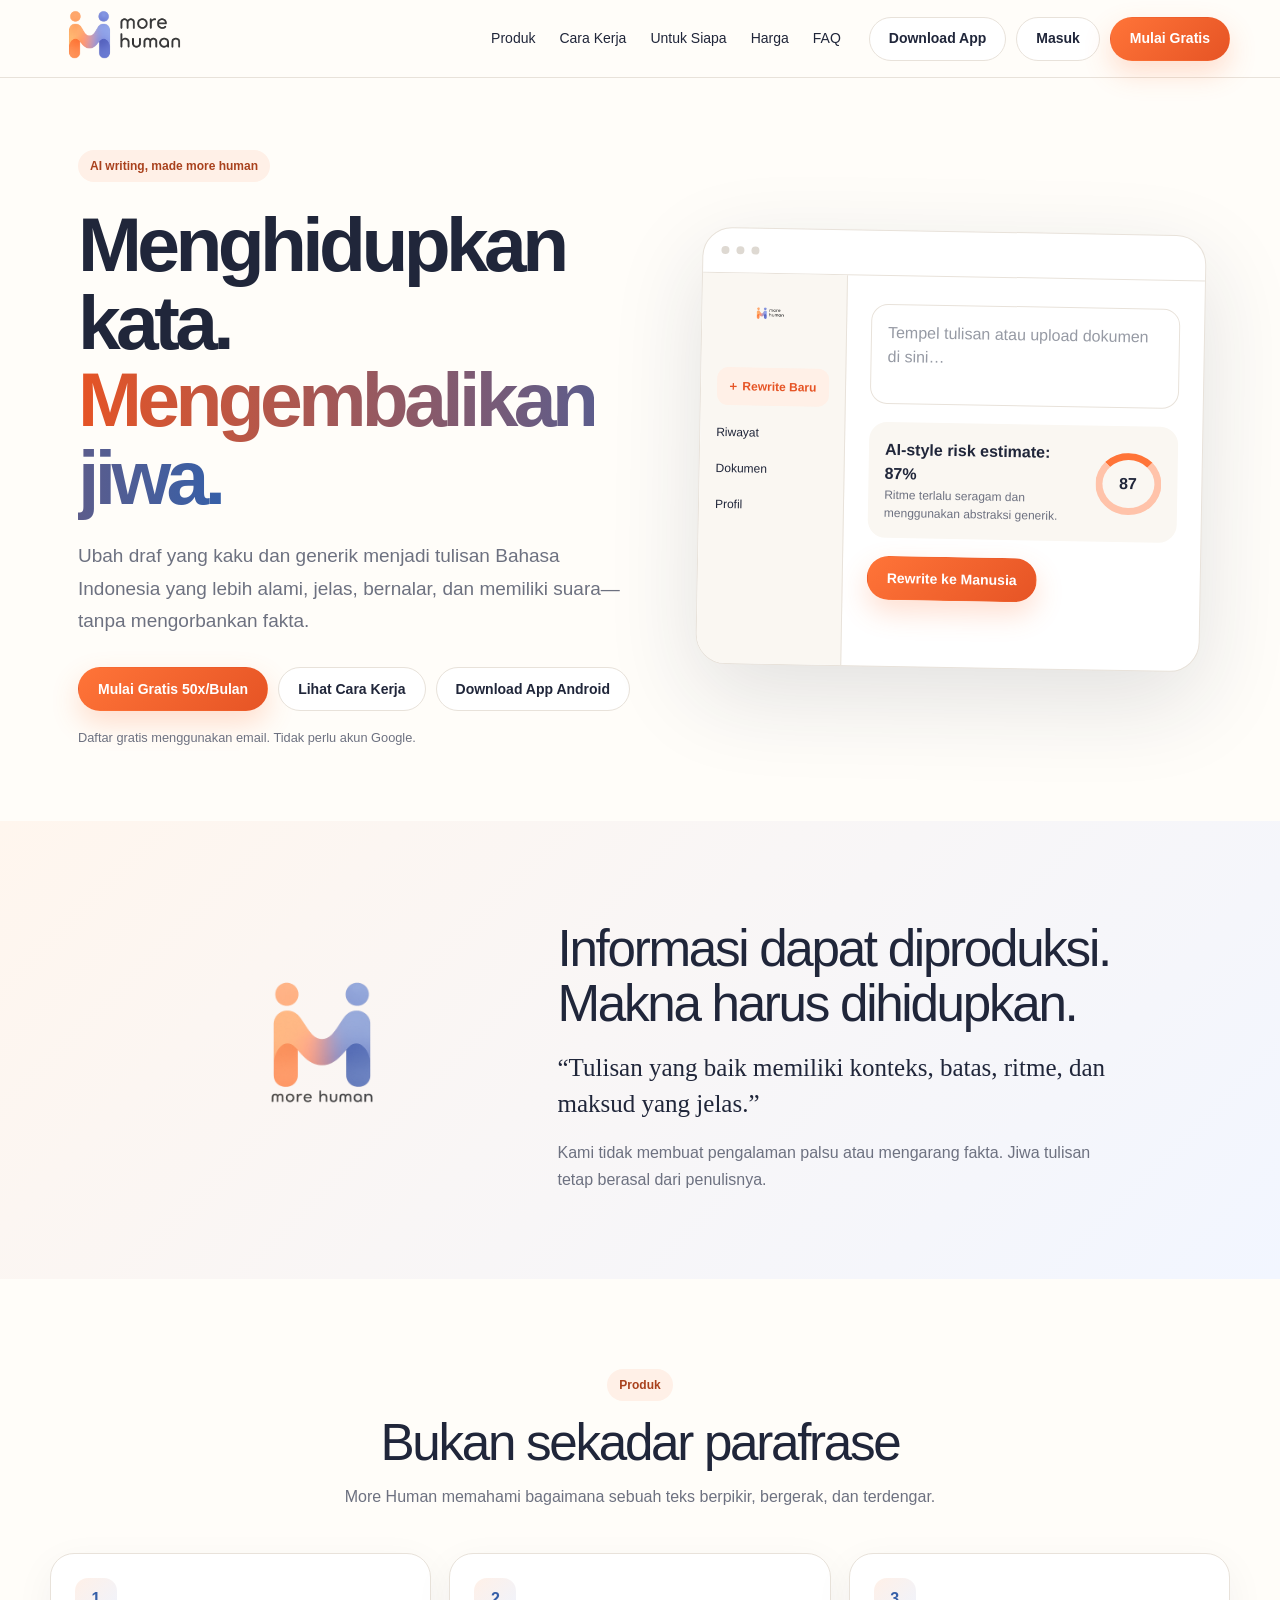
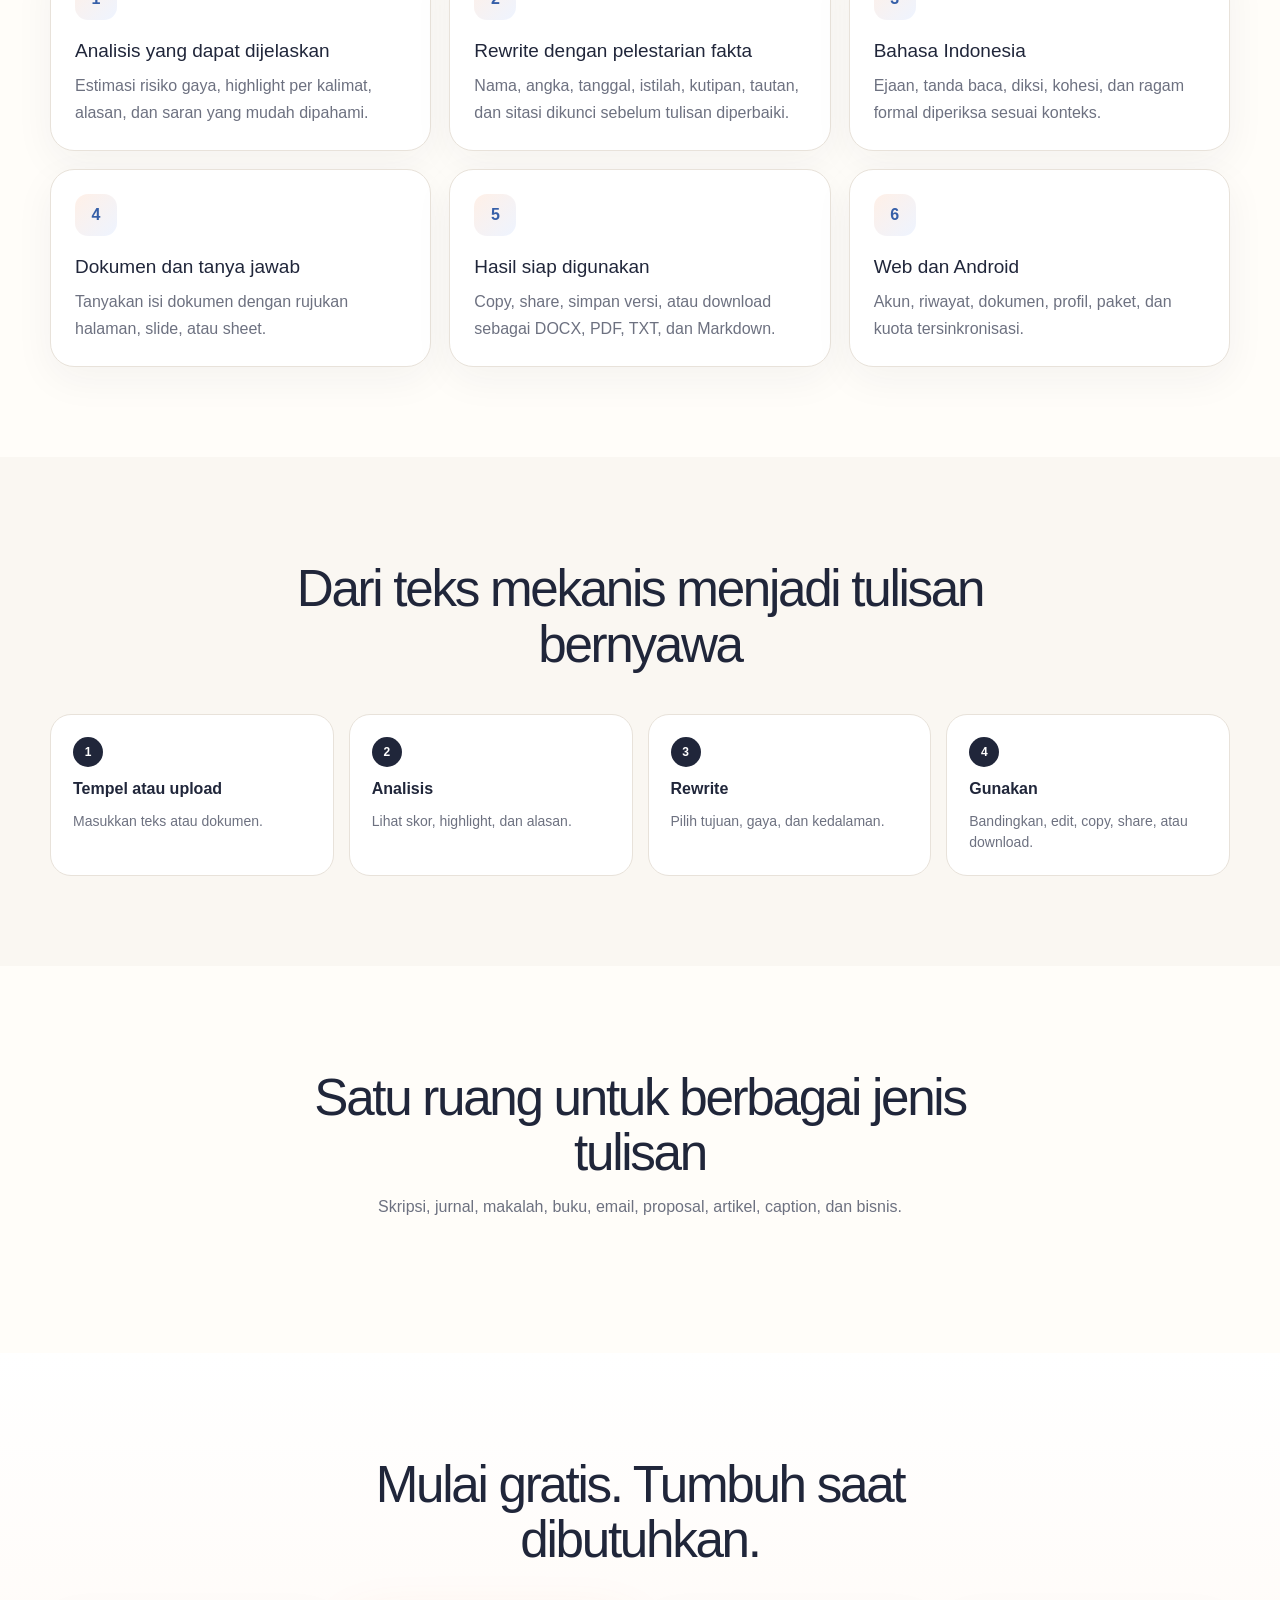
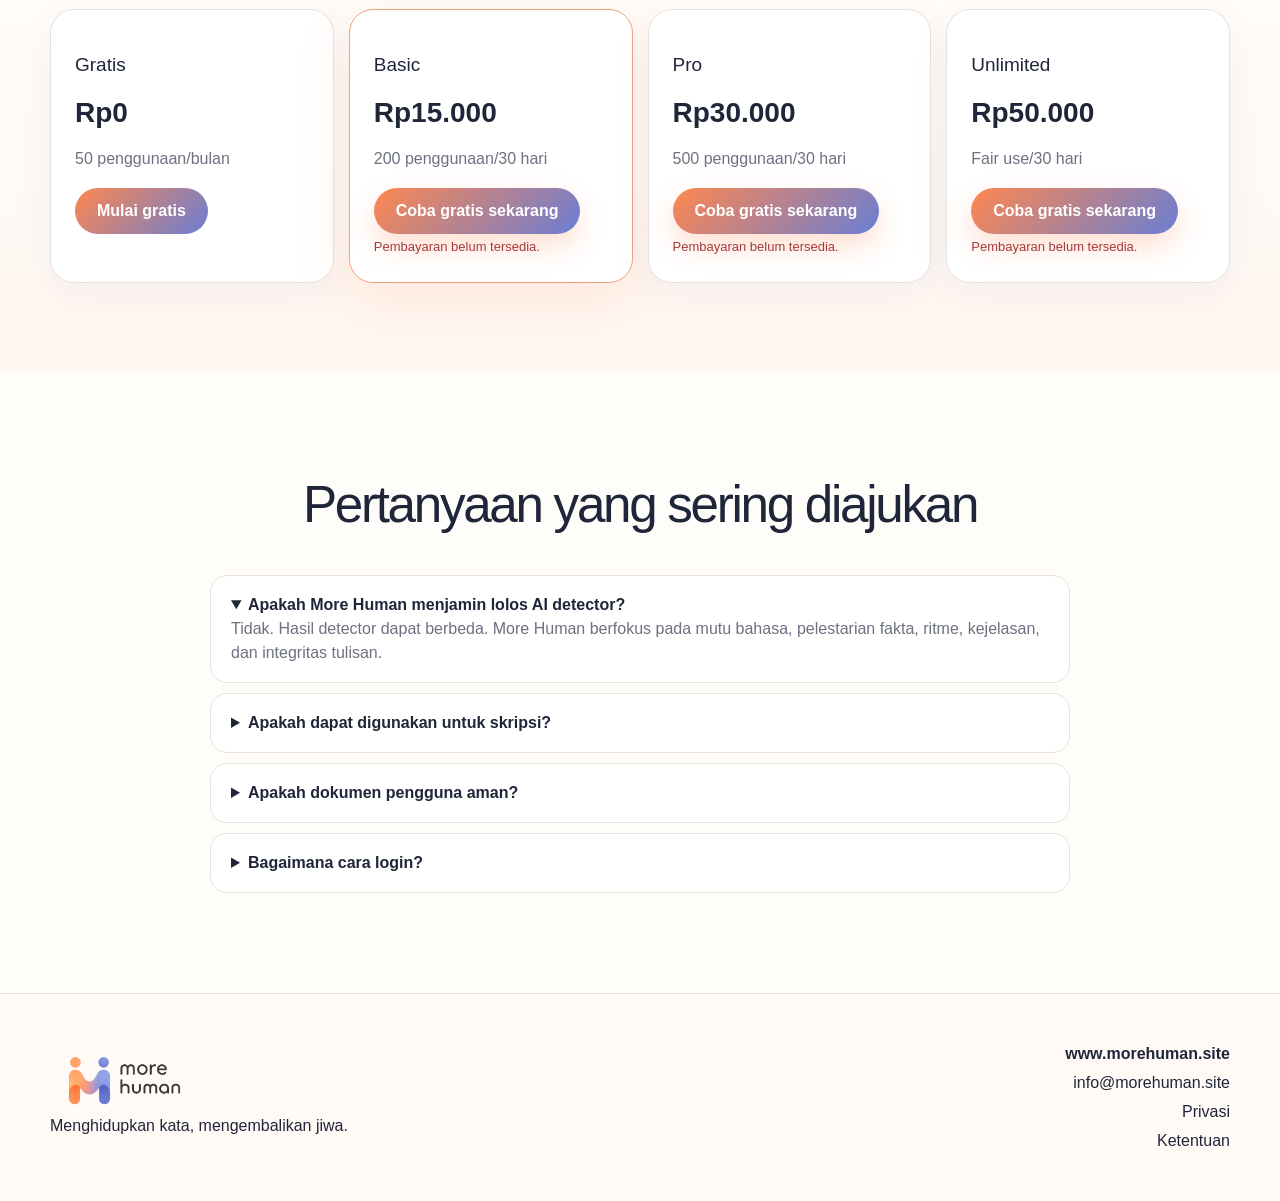
==== commit ed0ace16: "deploy visible Android app download" ====
--- a/index.html
+++ b/index.html
@@ -1 +1 @@
-<!DOCTYPE html><html data-scroll-behavior="smooth" lang="id"><head><meta charSet="utf-8"/><meta name="viewport" content="width=device-width, initial-scale=1"/><link rel="preload" href="/brand/logo-more-human-transparent.png" as="image"/><link rel="preload" href="/brand/icon-more-human.png" as="image"/><link rel="stylesheet" href="/_next/static/chunks/2tpsig9eknbnz.css" data-precedence="next"/><link rel="preload" as="script" fetchPriority="low" href="/_next/static/chunks/2_q_24rani2a2.js"/><script src="/_next/static/chunks/13_akayif9_c1.js" async=""></script><script src="/_next/static/chunks/1gpt-zsr275nb.js" async=""></script><script src="/_next/static/chunks/0l4pviilz-_bm.js" async=""></script><script src="/_next/static/chunks/turbopack-0hfbeoudnsjrd.js" async=""></script><script src="/_next/static/chunks/10phx-3ayogo8.js" async=""></script><script src="/_next/static/chunks/0xh74lejcz6nw.js" async=""></script><script src="/_next/static/chunks/124ast8a6dppt.js" async=""></script><script src="/_next/static/chunks/034n2-6qr_k-e.js" async=""></script><title>More Human — Ubah Tulisan Menjadi Lebih Alami</title><meta name="description" content="More Human membantu memperbaiki tulisan menjadi Bahasa Indonesia yang lebih alami, jelas, bernuansa, dan sesuai tujuan."/><link rel="manifest" href="/manifest.webmanifest"/><meta property="og:title" content="More Human — Menghidupkan kata. Mengembalikan jiwa."/><meta property="og:description" content="Analisis pola, rewrite terverifikasi, Bahasa Indonesia, dokumen, copy, share, dan download."/><meta property="og:site_name" content="More Human"/><meta property="og:locale" content="id_ID"/><meta property="og:type" content="website"/><meta name="twitter:card" content="summary"/><meta name="twitter:title" content="More Human — Menghidupkan kata. Mengembalikan jiwa."/><meta name="twitter:description" content="Analisis pola, rewrite terverifikasi, Bahasa Indonesia, dokumen, copy, share, dan download."/><link rel="icon" href="/brand/icon-more-human.png"/><link rel="apple-touch-icon" href="/brand/icon-more-human.png"/><script src="/_next/static/chunks/0cz1d0mv5g_q7.js" noModule=""></script></head><body><div hidden=""><!--$--><!--/$--></div><!--$--><main class="v2-site"><script type="application/ld+json">{"@context":"https://schema.org","@type":"SoftwareApplication","applicationCategory":"BusinessApplication","name":"More Human","operatingSystem":"Web, Android","url":"https://www.morehuman.site","offers":{"@type":"Offer","price":"0","priceCurrency":"IDR"}}</script><nav aria-label="Navigasi utama" class="v2-nav"><a aria-label="More Human home" href="/"><span aria-hidden="true" class="brand-mark"><img alt="" class="brand-mark__image" src="/brand/logo-more-human-transparent.png"/></span></a><div class="v2-nav__links"><a href="#produk">Produk</a><a href="#cara">Cara Kerja</a><a href="#untuk">Untuk Siapa</a><a href="#harga">Harga</a><a href="#faq">FAQ</a></div><div class="v2-actions"><a class="v2-button v2-button--quiet" href="/login">Masuk</a><a class="v2-button v2-button--primary" href="/signup">Mulai Gratis</a></div></nav><header class="v2-hero"><div><span class="v2-pill">AI writing, made more human</span><h1>Menghidupkan kata.<br/><span>Mengembalikan jiwa.</span></h1><p>Ubah draf yang kaku dan generik menjadi tulisan Bahasa Indonesia yang lebih alami, jelas, bernalar, dan memiliki suara—tanpa mengorbankan fakta.</p><div class="v2-actions v2-hero__actions"><a class="v2-button v2-button--primary" href="/app">Mulai Gratis 50x/Bulan</a><a class="v2-button v2-button--quiet" href="#cara">Lihat Cara Kerja</a><a class="v2-button v2-button--quiet" href="/android">Pasang Gratis</a></div><small>Daftar gratis menggunakan email. Tidak perlu akun Google.</small></div><div aria-label="Preview workspace More Human" class="v2-demo"><div class="v2-demo__bar"><i></i><i></i><i></i></div><div class="v2-demo__body"><aside><img alt="" src="/brand/logo-more-human-transparent.png"/><b>＋ Rewrite Baru</b><span>Riwayat</span><span>Dokumen</span><span>Profil</span></aside><section><div class="v2-demo__input">Tempel tulisan atau upload dokumen di sini…</div><div class="v2-score"><div><b>AI-style risk estimate: 87%</b><p>Ritme terlalu seragam dan menggunakan abstraksi generik.</p></div><strong>87</strong></div><span class="v2-button v2-button--primary">Rewrite ke Manusia</span></section></div></div></header><section class="v2-philosophy"><img alt="Ikon More Human" src="/brand/icon-more-human.png"/><div><h2>Informasi dapat diproduksi.<br/>Makna harus dihidupkan.</h2><blockquote>“Tulisan yang baik memiliki konteks, batas, ritme, dan maksud yang jelas.”</blockquote><p>Kami tidak membuat pengalaman palsu atau mengarang fakta. Jiwa tulisan tetap berasal dari penulisnya.</p></div></section><section class="v2-section" id="produk"><div class="v2-heading"><span class="v2-pill">Produk</span><h2>Bukan sekadar parafrase</h2><p>More Human memahami bagaimana sebuah teks berpikir, bergerak, dan terdengar.</p></div><div class="v2-grid"><article class="v2-card"><span class="v2-card__icon">1</span><h3>Analisis yang dapat dijelaskan</h3><p>Estimasi risiko gaya, highlight per kalimat, alasan, dan saran yang mudah dipahami.</p></article><article class="v2-card"><span class="v2-card__icon">2</span><h3>Rewrite dengan pelestarian fakta</h3><p>Nama, angka, tanggal, istilah, kutipan, tautan, dan sitasi dikunci sebelum tulisan diperbaiki.</p></article><article class="v2-card"><span class="v2-card__icon">3</span><h3>Bahasa Indonesia</h3><p>Ejaan, tanda baca, diksi, kohesi, dan ragam formal diperiksa sesuai konteks.</p></article><article class="v2-card"><span class="v2-card__icon">4</span><h3>Dokumen dan tanya jawab</h3><p>Tanyakan isi dokumen dengan rujukan halaman, slide, atau sheet.</p></article><article class="v2-card"><span class="v2-card__icon">5</span><h3>Hasil siap digunakan</h3><p>Copy, share, simpan versi, atau download sebagai DOCX, PDF, TXT, dan Markdown.</p></article><article class="v2-card"><span class="v2-card__icon">6</span><h3>Web dan Android</h3><p>Akun, riwayat, dokumen, profil, paket, dan kuota tersinkronisasi.</p></article></div></section><section class="v2-section v2-section--ivory" id="cara"><div class="v2-heading"><h2>Dari teks mekanis menjadi tulisan bernyawa</h2></div><ol class="v2-steps"><li><b>Tempel atau upload</b><span>Masukkan teks atau dokumen.</span></li><li><b>Analisis</b><span>Lihat skor, highlight, dan alasan.</span></li><li><b>Rewrite</b><span>Pilih tujuan, gaya, dan kedalaman.</span></li><li><b>Gunakan</b><span>Bandingkan, edit, copy, share, atau download.</span></li></ol></section><section class="v2-section" id="untuk"><div class="v2-heading"><h2>Satu ruang untuk berbagai jenis tulisan</h2><p>Skripsi, jurnal, makalah, buku, email, proposal, artikel, caption, dan bisnis.</p></div></section><section class="v2-section v2-section--pricing" id="harga"><div class="v2-heading"><h2>Mulai gratis. Tumbuh saat dibutuhkan.</h2></div><div class="v2-pricing"><article class="v2-card"><h3>Gratis</h3><strong>Rp0</strong><p>50 penggunaan/bulan</p><a class="pricing-button" href="/signup">Mulai gratis</a></article><article class="v2-card"><h3>Basic</h3><strong>Rp15.000</strong><p>200 penggunaan/30 hari</p><button class="v2-button v2-button--primary pricing-button" type="button">Memeriksa pembayaran…</button></article><article class="v2-card"><h3>Pro</h3><strong>Rp30.000</strong><p>500 penggunaan/30 hari</p><button class="v2-button v2-button--primary pricing-button" type="button">Memeriksa pembayaran…</button></article><article class="v2-card"><h3>Unlimited</h3><strong>Rp50.000</strong><p>Fair use/30 hari</p><button class="v2-button v2-button--primary pricing-button" type="button">Memeriksa pembayaran…</button></article></div></section><section class="v2-section" id="faq"><div class="v2-heading"><h2>Pertanyaan yang sering diajukan</h2></div><div class="v2-faq"><details open=""><summary>Apakah More Human menjamin lolos AI detector?</summary><p>Tidak. Hasil detector dapat berbeda. More Human berfokus pada mutu bahasa, pelestarian fakta, ritme, kejelasan, dan integritas tulisan.</p></details><details><summary>Apakah dapat digunakan untuk skripsi?</summary><p>Ya. Mode skripsi menjaga istilah, data, kutipan, dan sitasi. Pengguna tetap wajib mengikuti aturan akademik kampus.</p></details><details><summary>Apakah dokumen pengguna aman?</summary><p>Dokumen disimpan privat, dipisahkan per akun, dan tidak dimasukkan ke log aplikasi.</p></details><details><summary>Bagaimana cara login?</summary><p>Daftar atau masuk langsung dengan email. Tidak diperlukan akun Google.</p></details></div></section><footer class="v2-footer"><div><span aria-hidden="true" class="brand-mark"><img alt="" class="brand-mark__image" src="/brand/logo-more-human-transparent.png"/></span><p>Menghidupkan kata, mengembalikan jiwa.</p></div><div><b>www.morehuman.site</b><span>info@morehuman.site</span><a href="/privacy-policy">Privasi</a><a href="/terms">Ketentuan</a></div></footer></main><!--$--><!--/$--><!--/$--><script src="/_next/static/chunks/2_q_24rani2a2.js" id="_R_" async=""></script><script>(self.__next_f=self.__next_f||[]).push([0])</script><script>self.__next_f.push([1,"1:I[48523,[\"/_next/static/chunks/10phx-3ayogo8.js\",\"/_next/static/chunks/0xh74lejcz6nw.js\"],\"LoadingBoundaryProvider\"]\n2:\"$Sreact.fragment\"\n3:I[48523,[\"/_next/static/chunks/10phx-3ayogo8.js\",\"/_next/static/chunks/0xh74lejcz6nw.js\"],\"default\"]\n4:I[836,[\"/_next/static/chunks/10phx-3ayogo8.js\",\"/_next/static/chunks/0xh74lejcz6nw.js\",\"/_next/static/chunks/124ast8a6dppt.js\"],\"default\"]\n5:I[70721,[\"/_next/static/chunks/10phx-3ayogo8.js\",\"/_next/static/chunks/0xh74lejcz6nw.js\"],\"default\"]\n6:I[55329,[\"/_next/static/chunks/10phx-3ayogo8.js\",\"/_next/static/chunks/0xh74lejcz6nw.js\"],\"PwaRegister\"]\n7:I[70730,[\"/_next/static/chunks/10phx-3ayogo8.js\",\"/_next/static/chunks/0xh74lejcz6nw.js\",\"/_next/static/chunks/034n2-6qr_k-e.js\"],\"\"]\n15:I[90729,[\"/_next/static/chunks/10phx-3ayogo8.js\",\"/_next/static/chunks/0xh74lejcz6nw.js\"],\"default\",1]\n:HL[\"/_next/static/chunks/2tpsig9eknbnz.css\",\"style\"]\n:HL[\"/brand/logo-more-human-transparent.png\",\"image\"]\n"])</script><script>self.__next_f.push([1,"0:{\"P\":null,\"c\":[\"\",\"\"],\"q\":\"\",\"i\":false,\"f\":[[[\"\",{\"children\":[\"__PAGE__\",{}]},\"$undefined\",\"$undefined\",20],[[\"$\",\"$L1\",null,{\"loading\":[[\"$\",\"main\",\"l\",{\"aria-busy\":\"true\",\"aria-label\":\"Memuat halaman\",\"className\":\"app-page shell\",\"children\":[[\"$\",\"div\",null,{\"className\":\"skeleton skeleton--nav\"}],[\"$\",\"div\",null,{\"className\":\"skeleton skeleton--heading\"}],[\"$\",\"div\",null,{\"className\":\"skeleton-grid\",\"children\":[[\"$\",\"div\",null,{\"className\":\"skeleton skeleton--card\"}],[\"$\",\"div\",null,{\"className\":\"skeleton skeleton--card\"}],[\"$\",\"div\",null,{\"className\":\"skeleton skeleton--card\"}]]}],[\"$\",\"span\",null,{\"className\":\"sr-only\",\"children\":\"Memuat…\"}]]}],[],[]],\"children\":[\"$\",\"$2\",\"c\",{\"children\":[[[\"$\",\"link\",\"0\",{\"rel\":\"stylesheet\",\"href\":\"/_next/static/chunks/2tpsig9eknbnz.css\",\"precedence\":\"next\",\"crossOrigin\":\"$undefined\",\"nonce\":\"$undefined\"}],[\"$\",\"script\",\"script-0\",{\"src\":\"/_next/static/chunks/10phx-3ayogo8.js\",\"async\":true,\"nonce\":\"$undefined\"}],[\"$\",\"script\",\"script-1\",{\"src\":\"/_next/static/chunks/0xh74lejcz6nw.js\",\"async\":true,\"nonce\":\"$undefined\"}]],[\"$\",\"html\",null,{\"data-scroll-behavior\":\"smooth\",\"lang\":\"id\",\"children\":[\"$\",\"body\",null,{\"children\":[[\"$\",\"$L3\",null,{\"parallelRouterKey\":\"children\",\"error\":\"$4\",\"errorStyles\":[],\"errorScripts\":[[\"$\",\"script\",\"script-0\",{\"src\":\"/_next/static/chunks/124ast8a6dppt.js\",\"async\":true}]],\"template\":[\"$\",\"$L5\",null,{}],\"templateStyles\":\"$undefined\",\"templateScripts\":\"$undefined\",\"notFound\":[[[\"$\",\"title\",null,{\"children\":\"404: This page could not be found.\"}],[\"$\",\"div\",null,{\"style\":{\"fontFamily\":\"system-ui,\\\"Segoe UI\\\",Roboto,Helvetica,Arial,sans-serif,\\\"Apple Color Emoji\\\",\\\"Segoe UI Emoji\\\"\",\"height\":\"100vh\",\"textAlign\":\"center\",\"display\":\"flex\",\"flexDirection\":\"column\",\"alignItems\":\"center\",\"justifyContent\":\"center\"},\"children\":[\"$\",\"div\",null,{\"children\":[[\"$\",\"style\",null,{\"dangerouslySetInnerHTML\":{\"__html\":\"body{color:#000;background:#fff;margin:0}.next-error-h1{border-right:1px solid rgba(0,0,0,.3)}@media (prefers-color-scheme:dark){body{color:#fff;background:#000}.next-error-h1{border-right:1px solid rgba(255,255,255,.3)}}\"}}],[\"$\",\"h1\",null,{\"className\":\"next-error-h1\",\"style\":{\"display\":\"inline-block\",\"margin\":\"0 20px 0 0\",\"padding\":\"0 23px 0 0\",\"fontSize\":24,\"fontWeight\":500,\"verticalAlign\":\"top\",\"lineHeight\":\"49px\"},\"children\":404}],[\"$\",\"div\",null,{\"style\":{\"display\":\"inline-block\"},\"children\":[\"$\",\"h2\",null,{\"style\":{\"fontSize\":14,\"fontWeight\":400,\"lineHeight\":\"49px\",\"margin\":0},\"children\":\"This page could not be found.\"}]}]]}]}]],[]],\"forbidden\":\"$undefined\",\"unauthorized\":\"$undefined\"}],[\"$\",\"$L6\",null,{}]]}]}]]}]}],{\"children\":[[\"$\",\"$2\",\"c\",{\"children\":[[\"$\",\"main\",null,{\"className\":\"v2-site\",\"children\":[[\"$\",\"script\",null,{\"dangerouslySetInnerHTML\":{\"__html\":\"{\\\"@context\\\":\\\"https://schema.org\\\",\\\"@type\\\":\\\"SoftwareApplication\\\",\\\"applicationCategory\\\":\\\"BusinessApplication\\\",\\\"name\\\":\\\"More Human\\\",\\\"operatingSystem\\\":\\\"Web, Android\\\",\\\"url\\\":\\\"https://www.morehuman.site\\\",\\\"offers\\\":{\\\"@type\\\":\\\"Offer\\\",\\\"price\\\":\\\"0\\\",\\\"priceCurrency\\\":\\\"IDR\\\"}}\"},\"type\":\"application/ld+json\"}],[\"$\",\"nav\",null,{\"aria-label\":\"Navigasi utama\",\"className\":\"v2-nav\",\"children\":[[\"$\",\"$L7\",null,{\"aria-label\":\"More Human home\",\"href\":\"/\",\"children\":[\"$\",\"span\",null,{\"aria-hidden\":\"true\",\"className\":\"brand-mark\",\"children\":[\"$\",\"img\",null,{\"alt\":\"\",\"className\":\"brand-mark__image\",\"src\":\"/brand/logo-more-human-transparent.png\"}]}]}],[\"$\",\"div\",null,{\"className\":\"v2-nav__links\",\"children\":[[\"$\",\"a\",null,{\"href\":\"#produk\",\"children\":\"Produk\"}],[\"$\",\"a\",null,{\"href\":\"#cara\",\"children\":\"Cara Kerja\"}],[\"$\",\"a\",null,{\"href\":\"#untuk\",\"children\":\"Untuk Siapa\"}],[\"$\",\"a\",null,{\"href\":\"#harga\",\"children\":\"Harga\"}],[\"$\",\"a\",null,{\"href\":\"#faq\",\"children\":\"FAQ\"}]]}],[\"$\",\"div\",null,{\"className\":\"v2-actions\",\"children\":[[\"$\",\"$L7\",null,{\"className\":\"v2-button v2-button--quiet\",\"href\":\"/login\",\"children\":\"Masuk\"}],[\"$\",\"$L7\",null,{\"className\":\"v2-button v2-button--primary\",\"href\":\"/signup\",\"children\":\"Mulai Gratis\"}]]}]]}],[\"$\",\"header\",null,{\"className\":\"v2-hero\",\"children\":[[\"$\",\"div\",null,{\"children\":[[\"$\",\"span\",null,{\"className\":\"v2-pill\",\"children\":\"AI writing, made more human\"}],[\"$\",\"h1\",null,{\"children\":[\"Menghidupkan kata.\",[\"$\",\"br\",null,{}],[\"$\",\"span\",null,{\"children\":\"Mengembalikan jiwa.\"}]]}],[\"$\",\"p\",null,{\"children\":\"Ubah draf yang kaku dan generik menjadi tulisan Bahasa Indonesia yang lebih alami, jelas, bernalar, dan memiliki suara—tanpa mengorbankan fakta.\"}],[\"$\",\"div\",null,{\"className\":\"v2-actions v2-hero__actions\",\"children\":[[\"$\",\"$L7\",null,{\"className\":\"v2-button v2-button--primary\",\"href\":\"/app\",\"children\":\"Mulai Gratis 50x/Bulan\"}],[\"$\",\"a\",null,{\"className\":\"v2-button v2-button--quiet\",\"href\":\"#cara\",\"children\":\"Lihat Cara Kerja\"}],\"$L8\"]}],\"$L9\"]}],\"$La\"]}],\"$Lb\",\"$Lc\",\"$Ld\",\"$Le\",\"$Lf\",\"$L10\",\"$L11\"]}],[\"$L12\"],\"$L13\"]}],{},null,false,null]},null,false,null],\"$L14\",false]],\"m\":\"$undefined\",\"G\":[\"$15\",[\"$L16\"]],\"S\":true,\"h\":null,\"s\":\"$undefined\",\"l\":\"$undefined\",\"p\":\"$undefined\",\"d\":\"$undefined\",\"b\":\"ya3Q9rpSE0K4sXIKfXZu5\"}\n"])</script><script>self.__next_f.push([1,"17:I[42318,[\"/_next/static/chunks/10phx-3ayogo8.js\",\"/_next/static/chunks/0xh74lejcz6nw.js\",\"/_next/static/chunks/034n2-6qr_k-e.js\"],\"PaymentButton\"]\n18:I[67785,[\"/_next/static/chunks/10phx-3ayogo8.js\",\"/_next/static/chunks/0xh74lejcz6nw.js\"],\"OutletBoundary\"]\n19:\"$Sreact.suspense\"\n1b:I[67785,[\"/_next/static/chunks/10phx-3ayogo8.js\",\"/_next/static/chunks/0xh74lejcz6nw.js\"],\"ViewportBoundary\"]\n1d:I[67785,[\"/_next/static/chunks/10phx-3ayogo8.js\",\"/_next/static/chunks/0xh74lejcz6nw.js\"],\"MetadataBoundary\"]\n:HL[\"/brand/icon-more-human.png\",\"image\"]\n8:[\"$\",\"$L7\",null,{\"className\":\"v2-button v2-button--quiet\",\"href\":\"/android\",\"children\":\"Pasang Gratis\"}]\n9:[\"$\",\"small\",null,{\"children\":\"Daftar gratis menggunakan email. Tidak perlu akun Google.\"}]\na:[\"$\",\"div\",null,{\"aria-label\":\"Preview workspace More Human\",\"className\":\"v2-demo\",\"children\":[[\"$\",\"div\",null,{\"className\":\"v2-demo__bar\",\"children\":[[\"$\",\"i\",null,{}],[\"$\",\"i\",null,{}],[\"$\",\"i\",null,{}]]}],[\"$\",\"div\",null,{\"className\":\"v2-demo__body\",\"children\":[[\"$\",\"aside\",null,{\"children\":[[\"$\",\"img\",null,{\"alt\":\"\",\"src\":\"/brand/logo-more-human-transparent.png\"}],[\"$\",\"b\",null,{\"children\":\"＋ Rewrite Baru\"}],[\"$\",\"span\",null,{\"children\":\"Riwayat\"}],[\"$\",\"span\",null,{\"children\":\"Dokumen\"}],[\"$\",\"span\",null,{\"children\":\"Profil\"}]]}],[\"$\",\"section\",null,{\"children\":[[\"$\",\"div\",null,{\"className\":\"v2-demo__input\",\"children\":\"Tempel tulisan atau upload dokumen di sini…\"}],[\"$\",\"div\",null,{\"className\":\"v2-score\",\"children\":[[\"$\",\"div\",null,{\"children\":[[\"$\",\"b\",null,{\"children\":\"AI-style risk estimate: 87%\"}],[\"$\",\"p\",null,{\"children\":\"Ritme terlalu seragam dan menggunakan abstraksi generik.\"}]]}],[\"$\",\"strong\",null,{\"children\":\"87\"}]]}],[\"$\",\"span\",null,{\"className\":\"v2-button v2-button--primary\",\"children\":\"Rewrite ke Manusia\"}]]}]]}]]}]\nb:[\"$\",\"section\",null,{\"className\":\"v2-philosophy\",\"children\":[[\"$\",\"img\",null,{\"alt\":\"Ikon More Human\",\"src\":\"/brand/icon-more-human.png\"}],[\"$\",\"div\",null,{\"children\":[[\"$\",\"h2\",null,{\"children\":[\"Informasi dapat diproduksi.\",[\"$\",\"br\",null,{}],\"Makna harus dihidupkan.\"]}],[\"$\",\"blockquote\",null,{\"children\":\"“Tulisan yang baik memiliki konteks, batas, ritme, dan maksud yang jelas.”\"}],[\"$\",\"p\",null,{\"children\":\"Kami tidak membuat pengalaman palsu atau mengarang fakta. Jiwa tulisan tetap berasal dari penulisnya.\"}]]}]]}]\n"])</script><script>self.__next_f.push([1,"c:[\"$\",\"section\",null,{\"className\":\"v2-section\",\"id\":\"produk\",\"children\":[[\"$\",\"div\",null,{\"className\":\"v2-heading\",\"children\":[[\"$\",\"span\",null,{\"className\":\"v2-pill\",\"children\":\"Produk\"}],[\"$\",\"h2\",null,{\"children\":\"Bukan sekadar parafrase\"}],[\"$\",\"p\",null,{\"children\":\"More Human memahami bagaimana sebuah teks berpikir, bergerak, dan terdengar.\"}]]}],[\"$\",\"div\",null,{\"className\":\"v2-grid\",\"children\":[[\"$\",\"article\",\"Analisis yang dapat dijelaskan\",{\"className\":\"v2-card\",\"children\":[[\"$\",\"span\",null,{\"className\":\"v2-card__icon\",\"children\":1}],[\"$\",\"h3\",null,{\"children\":\"Analisis yang dapat dijelaskan\"}],[\"$\",\"p\",null,{\"children\":\"Estimasi risiko gaya, highlight per kalimat, alasan, dan saran yang mudah dipahami.\"}]]}],[\"$\",\"article\",\"Rewrite dengan pelestarian fakta\",{\"className\":\"v2-card\",\"children\":[[\"$\",\"span\",null,{\"className\":\"v2-card__icon\",\"children\":2}],[\"$\",\"h3\",null,{\"children\":\"Rewrite dengan pelestarian fakta\"}],[\"$\",\"p\",null,{\"children\":\"Nama, angka, tanggal, istilah, kutipan, tautan, dan sitasi dikunci sebelum tulisan diperbaiki.\"}]]}],[\"$\",\"article\",\"Bahasa Indonesia\",{\"className\":\"v2-card\",\"children\":[[\"$\",\"span\",null,{\"className\":\"v2-card__icon\",\"children\":3}],[\"$\",\"h3\",null,{\"children\":\"Bahasa Indonesia\"}],[\"$\",\"p\",null,{\"children\":\"Ejaan, tanda baca, diksi, kohesi, dan ragam formal diperiksa sesuai konteks.\"}]]}],[\"$\",\"article\",\"Dokumen dan tanya jawab\",{\"className\":\"v2-card\",\"children\":[[\"$\",\"span\",null,{\"className\":\"v2-card__icon\",\"children\":4}],[\"$\",\"h3\",null,{\"children\":\"Dokumen dan tanya jawab\"}],[\"$\",\"p\",null,{\"children\":\"Tanyakan isi dokumen dengan rujukan halaman, slide, atau sheet.\"}]]}],[\"$\",\"article\",\"Hasil siap digunakan\",{\"className\":\"v2-card\",\"children\":[[\"$\",\"span\",null,{\"className\":\"v2-card__icon\",\"children\":5}],[\"$\",\"h3\",null,{\"children\":\"Hasil siap digunakan\"}],[\"$\",\"p\",null,{\"children\":\"Copy, share, simpan versi, atau download sebagai DOCX, PDF, TXT, dan Markdown.\"}]]}],[\"$\",\"article\",\"Web dan Android\",{\"className\":\"v2-card\",\"children\":[[\"$\",\"span\",null,{\"className\":\"v2-card__icon\",\"children\":6}],[\"$\",\"h3\",null,{\"children\":\"Web dan Android\"}],[\"$\",\"p\",null,{\"children\":\"Akun, riwayat, dokumen, profil, paket, dan kuota tersinkronisasi.\"}]]}]]}]]}]\n"])</script><script>self.__next_f.push([1,"d:[\"$\",\"section\",null,{\"className\":\"v2-section v2-section--ivory\",\"id\":\"cara\",\"children\":[[\"$\",\"div\",null,{\"className\":\"v2-heading\",\"children\":[\"$\",\"h2\",null,{\"children\":\"Dari teks mekanis menjadi tulisan bernyawa\"}]}],[\"$\",\"ol\",null,{\"className\":\"v2-steps\",\"children\":[[\"$\",\"li\",null,{\"children\":[[\"$\",\"b\",null,{\"children\":\"Tempel atau upload\"}],[\"$\",\"span\",null,{\"children\":\"Masukkan teks atau dokumen.\"}]]}],[\"$\",\"li\",null,{\"children\":[[\"$\",\"b\",null,{\"children\":\"Analisis\"}],[\"$\",\"span\",null,{\"children\":\"Lihat skor, highlight, dan alasan.\"}]]}],[\"$\",\"li\",null,{\"children\":[[\"$\",\"b\",null,{\"children\":\"Rewrite\"}],[\"$\",\"span\",null,{\"children\":\"Pilih tujuan, gaya, dan kedalaman.\"}]]}],[\"$\",\"li\",null,{\"children\":[[\"$\",\"b\",null,{\"children\":\"Gunakan\"}],[\"$\",\"span\",null,{\"children\":\"Bandingkan, edit, copy, share, atau download.\"}]]}]]}]]}]\ne:[\"$\",\"section\",null,{\"className\":\"v2-section\",\"id\":\"untuk\",\"children\":[\"$\",\"div\",null,{\"className\":\"v2-heading\",\"children\":[[\"$\",\"h2\",null,{\"children\":\"Satu ruang untuk berbagai jenis tulisan\"}],[\"$\",\"p\",null,{\"children\":\"Skripsi, jurnal, makalah, buku, email, proposal, artikel, caption, dan bisnis.\"}]]}]}]\nf:[\"$\",\"section\",null,{\"className\":\"v2-section v2-section--pricing\",\"id\":\"harga\",\"children\":[[\"$\",\"div\",null,{\"className\":\"v2-heading\",\"children\":[\"$\",\"h2\",null,{\"children\":\"Mulai gratis. Tumbuh saat dibutuhkan.\"}]}],[\"$\",\"div\",null,{\"className\":\"v2-pricing\",\"children\":[[\"$\",\"article\",\"Gratis\",{\"className\":\"v2-card\",\"children\":[[\"$\",\"h3\",null,{\"children\":\"Gratis\"}],[\"$\",\"strong\",null,{\"children\":\"Rp0\"}],[\"$\",\"p\",null,{\"children\":\"50 penggunaan/bulan\"}],[\"$\",\"$L7\",null,{\"className\":\"pricing-button\",\"href\":\"/signup\",\"children\":\"Mulai gratis\"}]]}],[\"$\",\"article\",\"Basic\",{\"className\":\"v2-card\",\"children\":[[\"$\",\"h3\",null,{\"children\":\"Basic\"}],[\"$\",\"strong\",null,{\"children\":\"Rp15.000\"}],[\"$\",\"p\",null,{\"children\":\"200 penggunaan/30 hari\"}],[\"$\",\"$L17\",null,{\"label\":\"Pilih Basic\",\"plan\":\"basic\"}]]}],[\"$\",\"article\",\"Pro\",{\"className\":\"v2-card\",\"children\":[[\"$\",\"h3\",null,{\"children\":\"Pro\"}],[\"$\",\"strong\",null,{\"children\":\"Rp30.000\"}],[\"$\",\"p\",null,{\"children\":\"500 penggunaan/30 hari\"}],[\"$\",\"$L17\",null,{\"label\":\"Pilih Pro\",\"plan\":\"pro\"}]]}],[\"$\",\"article\",\"Unlimited\",{\"className\":\"v2-card\",\"children\":[[\"$\",\"h3\",null,{\"children\":\"Unlimited\"}],[\"$\",\"strong\",null,{\"children\":\"Rp50.000\"}],[\"$\",\"p\",null,{\"children\":\"Fair use/30 hari\"}],[\"$\",\"$L17\",null,{\"label\":\"Pilih Unlimited\",\"plan\":\"unlimited\"}]]}]]}]]}]\n"])</script><script>self.__next_f.push([1,"10:[\"$\",\"section\",null,{\"className\":\"v2-section\",\"id\":\"faq\",\"children\":[[\"$\",\"div\",null,{\"className\":\"v2-heading\",\"children\":[\"$\",\"h2\",null,{\"children\":\"Pertanyaan yang sering diajukan\"}]}],[\"$\",\"div\",null,{\"className\":\"v2-faq\",\"children\":[[\"$\",\"details\",\"Apakah More Human menjamin lolos AI detector?\",{\"open\":true,\"children\":[[\"$\",\"summary\",null,{\"children\":\"Apakah More Human menjamin lolos AI detector?\"}],[\"$\",\"p\",null,{\"children\":\"Tidak. Hasil detector dapat berbeda. More Human berfokus pada mutu bahasa, pelestarian fakta, ritme, kejelasan, dan integritas tulisan.\"}]]}],[\"$\",\"details\",\"Apakah dapat digunakan untuk skripsi?\",{\"open\":false,\"children\":[[\"$\",\"summary\",null,{\"children\":\"Apakah dapat digunakan untuk skripsi?\"}],[\"$\",\"p\",null,{\"children\":\"Ya. Mode skripsi menjaga istilah, data, kutipan, dan sitasi. Pengguna tetap wajib mengikuti aturan akademik kampus.\"}]]}],[\"$\",\"details\",\"Apakah dokumen pengguna aman?\",{\"open\":false,\"children\":[[\"$\",\"summary\",null,{\"children\":\"Apakah dokumen pengguna aman?\"}],[\"$\",\"p\",null,{\"children\":\"Dokumen disimpan privat, dipisahkan per akun, dan tidak dimasukkan ke log aplikasi.\"}]]}],[\"$\",\"details\",\"Bagaimana cara login?\",{\"open\":false,\"children\":[[\"$\",\"summary\",null,{\"children\":\"Bagaimana cara login?\"}],[\"$\",\"p\",null,{\"children\":\"Daftar atau masuk langsung dengan email. Tidak diperlukan akun Google.\"}]]}]]}]]}]\n"])</script><script>self.__next_f.push([1,"11:[\"$\",\"footer\",null,{\"className\":\"v2-footer\",\"children\":[[\"$\",\"div\",null,{\"children\":[[\"$\",\"span\",null,{\"aria-hidden\":\"true\",\"className\":\"brand-mark\",\"children\":[\"$\",\"img\",null,{\"alt\":\"\",\"className\":\"brand-mark__image\",\"src\":\"/brand/logo-more-human-transparent.png\"}]}],[\"$\",\"p\",null,{\"children\":\"Menghidupkan kata, mengembalikan jiwa.\"}]]}],[\"$\",\"div\",null,{\"children\":[[\"$\",\"b\",null,{\"children\":\"www.morehuman.site\"}],[\"$\",\"span\",null,{\"children\":\"info@morehuman.site\"}],[\"$\",\"$L7\",null,{\"href\":\"/privacy-policy\",\"children\":\"Privasi\"}],[\"$\",\"$L7\",null,{\"href\":\"/terms\",\"children\":\"Ketentuan\"}]]}]]}]\n12:[\"$\",\"script\",\"script-0\",{\"src\":\"/_next/static/chunks/034n2-6qr_k-e.js\",\"async\":true,\"nonce\":\"$undefined\"}]\n13:[\"$\",\"$L18\",null,{\"children\":[\"$\",\"$19\",null,{\"name\":\"Next.MetadataOutlet\",\"children\":\"$@1a\"}]}]\n14:[\"$\",\"$2\",\"h\",{\"children\":[null,[\"$\",\"$L1b\",null,{\"children\":\"$L1c\"}],[\"$\",\"div\",null,{\"hidden\":true,\"children\":[\"$\",\"$L1d\",null,{\"children\":[\"$\",\"$19\",null,{\"name\":\"Next.Metadata\",\"children\":\"$L1e\"}]}]}],null]}]\n16:[\"$\",\"link\",\"0\",{\"rel\":\"stylesheet\",\"href\":\"/_next/static/chunks/2tpsig9eknbnz.css\",\"precedence\":\"next\",\"crossOrigin\":\"$undefined\",\"nonce\":\"$undefined\"}]\n"])</script><script>self.__next_f.push([1,"1c:[[\"$\",\"meta\",\"0\",{\"charSet\":\"utf-8\"}],[\"$\",\"meta\",\"1\",{\"name\":\"viewport\",\"content\":\"width=device-width, initial-scale=1\"}]]\n"])</script><script>self.__next_f.push([1,"1f:I[62166,[\"/_next/static/chunks/10phx-3ayogo8.js\",\"/_next/static/chunks/0xh74lejcz6nw.js\"],\"IconMark\"]\n1a:null\n1e:[[\"$\",\"title\",\"0\",{\"children\":\"More Human — Ubah Tulisan Menjadi Lebih Alami\"}],[\"$\",\"meta\",\"1\",{\"name\":\"description\",\"content\":\"More Human membantu memperbaiki tulisan menjadi Bahasa Indonesia yang lebih alami, jelas, bernuansa, dan sesuai tujuan.\"}],[\"$\",\"link\",\"2\",{\"rel\":\"manifest\",\"href\":\"/manifest.webmanifest\",\"crossOrigin\":\"$undefined\"}],[\"$\",\"meta\",\"3\",{\"property\":\"og:title\",\"content\":\"More Human — Menghidupkan kata. Mengembalikan jiwa.\"}],[\"$\",\"meta\",\"4\",{\"property\":\"og:description\",\"content\":\"Analisis pola, rewrite terverifikasi, Bahasa Indonesia, dokumen, copy, share, dan download.\"}],[\"$\",\"meta\",\"5\",{\"property\":\"og:site_name\",\"content\":\"More Human\"}],[\"$\",\"meta\",\"6\",{\"property\":\"og:locale\",\"content\":\"id_ID\"}],[\"$\",\"meta\",\"7\",{\"property\":\"og:type\",\"content\":\"website\"}],[\"$\",\"meta\",\"8\",{\"name\":\"twitter:card\",\"content\":\"summary\"}],[\"$\",\"meta\",\"9\",{\"name\":\"twitter:title\",\"content\":\"More Human — Menghidupkan kata. Mengembalikan jiwa.\"}],[\"$\",\"meta\",\"10\",{\"name\":\"twitter:description\",\"content\":\"Analisis pola, rewrite terverifikasi, Bahasa Indonesia, dokumen, copy, share, dan download.\"}],[\"$\",\"link\",\"11\",{\"rel\":\"icon\",\"href\":\"/brand/icon-more-human.png\"}],[\"$\",\"link\",\"12\",{\"rel\":\"apple-touch-icon\",\"href\":\"/brand/icon-more-human.png\"}],[\"$\",\"$L1f\",\"13\",{}]]\n"])</script></body></html>+<!DOCTYPE html><html data-scroll-behavior="smooth" lang="id"><head><meta charSet="utf-8"/><meta name="viewport" content="width=device-width, initial-scale=1"/><link rel="preload" href="/brand/logo-more-human-transparent.png" as="image"/><link rel="preload" href="/brand/icon-more-human.png" as="image"/><link rel="stylesheet" href="/_next/static/chunks/0e7f9wyy7rqad.css" data-precedence="next"/><link rel="preload" as="script" fetchPriority="low" href="/_next/static/chunks/2_q_24rani2a2.js"/><script src="/_next/static/chunks/13_akayif9_c1.js" async=""></script><script src="/_next/static/chunks/1gpt-zsr275nb.js" async=""></script><script src="/_next/static/chunks/0l4pviilz-_bm.js" async=""></script><script src="/_next/static/chunks/turbopack-0hfbeoudnsjrd.js" async=""></script><script src="/_next/static/chunks/10phx-3ayogo8.js" async=""></script><script src="/_next/static/chunks/0xh74lejcz6nw.js" async=""></script><script src="/_next/static/chunks/124ast8a6dppt.js" async=""></script><script src="/_next/static/chunks/034n2-6qr_k-e.js" async=""></script><title>More Human — Ubah Tulisan Menjadi Lebih Alami</title><meta name="description" content="More Human membantu memperbaiki tulisan menjadi Bahasa Indonesia yang lebih alami, jelas, bernuansa, dan sesuai tujuan."/><link rel="manifest" href="/manifest.webmanifest"/><meta property="og:title" content="More Human — Menghidupkan kata. Mengembalikan jiwa."/><meta property="og:description" content="Analisis pola, rewrite terverifikasi, Bahasa Indonesia, dokumen, copy, share, dan download."/><meta property="og:site_name" content="More Human"/><meta property="og:locale" content="id_ID"/><meta property="og:type" content="website"/><meta name="twitter:card" content="summary"/><meta name="twitter:title" content="More Human — Menghidupkan kata. Mengembalikan jiwa."/><meta name="twitter:description" content="Analisis pola, rewrite terverifikasi, Bahasa Indonesia, dokumen, copy, share, dan download."/><link rel="icon" href="/brand/icon-more-human.png"/><link rel="apple-touch-icon" href="/brand/icon-more-human.png"/><script src="/_next/static/chunks/0cz1d0mv5g_q7.js" noModule=""></script></head><body><div hidden=""><!--$--><!--/$--></div><!--$--><main class="v2-site"><script type="application/ld+json">{"@context":"https://schema.org","@type":"SoftwareApplication","applicationCategory":"BusinessApplication","name":"More Human","operatingSystem":"Web, Android","url":"https://www.morehuman.site","offers":{"@type":"Offer","price":"0","priceCurrency":"IDR"}}</script><nav aria-label="Navigasi utama" class="v2-nav"><a aria-label="More Human home" href="/"><span aria-hidden="true" class="brand-mark"><img alt="" class="brand-mark__image" src="/brand/logo-more-human-transparent.png"/></span></a><div class="v2-nav__links"><a href="#produk">Produk</a><a href="#cara">Cara Kerja</a><a href="#untuk">Untuk Siapa</a><a href="#harga">Harga</a><a href="#faq">FAQ</a></div><div class="v2-actions"><a class="v2-button v2-button--quiet" href="/android">Download App</a><a class="v2-button v2-button--quiet" href="/login">Masuk</a><a class="v2-button v2-button--primary" href="/signup">Mulai Gratis</a></div></nav><header class="v2-hero"><div><span class="v2-pill">AI writing, made more human</span><h1>Menghidupkan kata.<br/><span>Mengembalikan jiwa.</span></h1><p>Ubah draf yang kaku dan generik menjadi tulisan Bahasa Indonesia yang lebih alami, jelas, bernalar, dan memiliki suara—tanpa mengorbankan fakta.</p><div class="v2-actions v2-hero__actions"><a class="v2-button v2-button--primary" href="/app">Mulai Gratis 50x/Bulan</a><a class="v2-button v2-button--quiet" href="#cara">Lihat Cara Kerja</a><a class="v2-button v2-button--quiet" href="/android">Download App Android</a></div><small>Daftar gratis menggunakan email. Tidak perlu akun Google.</small></div><div aria-label="Preview workspace More Human" class="v2-demo"><div class="v2-demo__bar"><i></i><i></i><i></i></div><div class="v2-demo__body"><aside><img alt="" src="/brand/logo-more-human-transparent.png"/><b>＋ Rewrite Baru</b><span>Riwayat</span><span>Dokumen</span><span>Profil</span></aside><section><div class="v2-demo__input">Tempel tulisan atau upload dokumen di sini…</div><div class="v2-score"><div><b>AI-style risk estimate: 87%</b><p>Ritme terlalu seragam dan menggunakan abstraksi generik.</p></div><strong>87</strong></div><span class="v2-button v2-button--primary">Rewrite ke Manusia</span></section></div></div></header><section class="v2-philosophy"><img alt="Ikon More Human" src="/brand/icon-more-human.png"/><div><h2>Informasi dapat diproduksi.<br/>Makna harus dihidupkan.</h2><blockquote>“Tulisan yang baik memiliki konteks, batas, ritme, dan maksud yang jelas.”</blockquote><p>Kami tidak membuat pengalaman palsu atau mengarang fakta. Jiwa tulisan tetap berasal dari penulisnya.</p></div></section><section class="v2-section" id="produk"><div class="v2-heading"><span class="v2-pill">Produk</span><h2>Bukan sekadar parafrase</h2><p>More Human memahami bagaimana sebuah teks berpikir, bergerak, dan terdengar.</p></div><div class="v2-grid"><article class="v2-card"><span class="v2-card__icon">1</span><h3>Analisis yang dapat dijelaskan</h3><p>Estimasi risiko gaya, highlight per kalimat, alasan, dan saran yang mudah dipahami.</p></article><article class="v2-card"><span class="v2-card__icon">2</span><h3>Rewrite dengan pelestarian fakta</h3><p>Nama, angka, tanggal, istilah, kutipan, tautan, dan sitasi dikunci sebelum tulisan diperbaiki.</p></article><article class="v2-card"><span class="v2-card__icon">3</span><h3>Bahasa Indonesia</h3><p>Ejaan, tanda baca, diksi, kohesi, dan ragam formal diperiksa sesuai konteks.</p></article><article class="v2-card"><span class="v2-card__icon">4</span><h3>Dokumen dan tanya jawab</h3><p>Tanyakan isi dokumen dengan rujukan halaman, slide, atau sheet.</p></article><article class="v2-card"><span class="v2-card__icon">5</span><h3>Hasil siap digunakan</h3><p>Copy, share, simpan versi, atau download sebagai DOCX, PDF, TXT, dan Markdown.</p></article><article class="v2-card"><span class="v2-card__icon">6</span><h3>Web dan Android</h3><p>Akun, riwayat, dokumen, profil, paket, dan kuota tersinkronisasi.</p></article></div></section><section class="v2-section v2-section--ivory" id="cara"><div class="v2-heading"><h2>Dari teks mekanis menjadi tulisan bernyawa</h2></div><ol class="v2-steps"><li><b>Tempel atau upload</b><span>Masukkan teks atau dokumen.</span></li><li><b>Analisis</b><span>Lihat skor, highlight, dan alasan.</span></li><li><b>Rewrite</b><span>Pilih tujuan, gaya, dan kedalaman.</span></li><li><b>Gunakan</b><span>Bandingkan, edit, copy, share, atau download.</span></li></ol></section><section class="v2-section" id="untuk"><div class="v2-heading"><h2>Satu ruang untuk berbagai jenis tulisan</h2><p>Skripsi, jurnal, makalah, buku, email, proposal, artikel, caption, dan bisnis.</p></div></section><section class="v2-section v2-section--pricing" id="harga"><div class="v2-heading"><h2>Mulai gratis. Tumbuh saat dibutuhkan.</h2></div><div class="v2-pricing"><article class="v2-card"><h3>Gratis</h3><strong>Rp0</strong><p>50 penggunaan/bulan</p><a class="pricing-button" href="/signup">Mulai gratis</a></article><article class="v2-card"><h3>Basic</h3><strong>Rp15.000</strong><p>200 penggunaan/30 hari</p><button class="v2-button v2-button--primary pricing-button" type="button">Memeriksa pembayaran…</button></article><article class="v2-card"><h3>Pro</h3><strong>Rp30.000</strong><p>500 penggunaan/30 hari</p><button class="v2-button v2-button--primary pricing-button" type="button">Memeriksa pembayaran…</button></article><article class="v2-card"><h3>Unlimited</h3><strong>Rp50.000</strong><p>Fair use/30 hari</p><button class="v2-button v2-button--primary pricing-button" type="button">Memeriksa pembayaran…</button></article></div></section><section class="v2-section" id="faq"><div class="v2-heading"><h2>Pertanyaan yang sering diajukan</h2></div><div class="v2-faq"><details open=""><summary>Apakah More Human menjamin lolos AI detector?</summary><p>Tidak. Hasil detector dapat berbeda. More Human berfokus pada mutu bahasa, pelestarian fakta, ritme, kejelasan, dan integritas tulisan.</p></details><details><summary>Apakah dapat digunakan untuk skripsi?</summary><p>Ya. Mode skripsi menjaga istilah, data, kutipan, dan sitasi. Pengguna tetap wajib mengikuti aturan akademik kampus.</p></details><details><summary>Apakah dokumen pengguna aman?</summary><p>Dokumen disimpan privat, dipisahkan per akun, dan tidak dimasukkan ke log aplikasi.</p></details><details><summary>Bagaimana cara login?</summary><p>Daftar atau masuk langsung dengan email. Tidak diperlukan akun Google.</p></details></div></section><footer class="v2-footer"><div><span aria-hidden="true" class="brand-mark"><img alt="" class="brand-mark__image" src="/brand/logo-more-human-transparent.png"/></span><p>Menghidupkan kata, mengembalikan jiwa.</p></div><div><b>www.morehuman.site</b><span>info@morehuman.site</span><a href="/privacy-policy">Privasi</a><a href="/terms">Ketentuan</a></div></footer></main><!--$--><!--/$--><!--/$--><script src="/_next/static/chunks/2_q_24rani2a2.js" id="_R_" async=""></script><script>(self.__next_f=self.__next_f||[]).push([0])</script><script>self.__next_f.push([1,"1:I[48523,[\"/_next/static/chunks/10phx-3ayogo8.js\",\"/_next/static/chunks/0xh74lejcz6nw.js\"],\"LoadingBoundaryProvider\"]\n2:\"$Sreact.fragment\"\n3:I[48523,[\"/_next/static/chunks/10phx-3ayogo8.js\",\"/_next/static/chunks/0xh74lejcz6nw.js\"],\"default\"]\n4:I[836,[\"/_next/static/chunks/10phx-3ayogo8.js\",\"/_next/static/chunks/0xh74lejcz6nw.js\",\"/_next/static/chunks/124ast8a6dppt.js\"],\"default\"]\n5:I[70721,[\"/_next/static/chunks/10phx-3ayogo8.js\",\"/_next/static/chunks/0xh74lejcz6nw.js\"],\"default\"]\n6:I[55329,[\"/_next/static/chunks/10phx-3ayogo8.js\",\"/_next/static/chunks/0xh74lejcz6nw.js\"],\"PwaRegister\"]\n7:I[70730,[\"/_next/static/chunks/10phx-3ayogo8.js\",\"/_next/static/chunks/0xh74lejcz6nw.js\",\"/_next/static/chunks/034n2-6qr_k-e.js\"],\"\"]\n16:I[90729,[\"/_next/static/chunks/10phx-3ayogo8.js\",\"/_next/static/chunks/0xh74lejcz6nw.js\"],\"default\",1]\n:HL[\"/_next/static/chunks/0e7f9wyy7rqad.css\",\"style\"]\n:HL[\"/brand/logo-more-human-transparent.png\",\"image\"]\n"])</script><script>self.__next_f.push([1,"0:{\"P\":null,\"c\":[\"\",\"\"],\"q\":\"\",\"i\":false,\"f\":[[[\"\",{\"children\":[\"__PAGE__\",{}]},\"$undefined\",\"$undefined\",20],[[\"$\",\"$L1\",null,{\"loading\":[[\"$\",\"main\",\"l\",{\"aria-busy\":\"true\",\"aria-label\":\"Memuat halaman\",\"className\":\"app-page shell\",\"children\":[[\"$\",\"div\",null,{\"className\":\"skeleton skeleton--nav\"}],[\"$\",\"div\",null,{\"className\":\"skeleton skeleton--heading\"}],[\"$\",\"div\",null,{\"className\":\"skeleton-grid\",\"children\":[[\"$\",\"div\",null,{\"className\":\"skeleton skeleton--card\"}],[\"$\",\"div\",null,{\"className\":\"skeleton skeleton--card\"}],[\"$\",\"div\",null,{\"className\":\"skeleton skeleton--card\"}]]}],[\"$\",\"span\",null,{\"className\":\"sr-only\",\"children\":\"Memuat…\"}]]}],[],[]],\"children\":[\"$\",\"$2\",\"c\",{\"children\":[[[\"$\",\"link\",\"0\",{\"rel\":\"stylesheet\",\"href\":\"/_next/static/chunks/0e7f9wyy7rqad.css\",\"precedence\":\"next\",\"crossOrigin\":\"$undefined\",\"nonce\":\"$undefined\"}],[\"$\",\"script\",\"script-0\",{\"src\":\"/_next/static/chunks/10phx-3ayogo8.js\",\"async\":true,\"nonce\":\"$undefined\"}],[\"$\",\"script\",\"script-1\",{\"src\":\"/_next/static/chunks/0xh74lejcz6nw.js\",\"async\":true,\"nonce\":\"$undefined\"}]],[\"$\",\"html\",null,{\"data-scroll-behavior\":\"smooth\",\"lang\":\"id\",\"children\":[\"$\",\"body\",null,{\"children\":[[\"$\",\"$L3\",null,{\"parallelRouterKey\":\"children\",\"error\":\"$4\",\"errorStyles\":[],\"errorScripts\":[[\"$\",\"script\",\"script-0\",{\"src\":\"/_next/static/chunks/124ast8a6dppt.js\",\"async\":true}]],\"template\":[\"$\",\"$L5\",null,{}],\"templateStyles\":\"$undefined\",\"templateScripts\":\"$undefined\",\"notFound\":[[[\"$\",\"title\",null,{\"children\":\"404: This page could not be found.\"}],[\"$\",\"div\",null,{\"style\":{\"fontFamily\":\"system-ui,\\\"Segoe UI\\\",Roboto,Helvetica,Arial,sans-serif,\\\"Apple Color Emoji\\\",\\\"Segoe UI Emoji\\\"\",\"height\":\"100vh\",\"textAlign\":\"center\",\"display\":\"flex\",\"flexDirection\":\"column\",\"alignItems\":\"center\",\"justifyContent\":\"center\"},\"children\":[\"$\",\"div\",null,{\"children\":[[\"$\",\"style\",null,{\"dangerouslySetInnerHTML\":{\"__html\":\"body{color:#000;background:#fff;margin:0}.next-error-h1{border-right:1px solid rgba(0,0,0,.3)}@media (prefers-color-scheme:dark){body{color:#fff;background:#000}.next-error-h1{border-right:1px solid rgba(255,255,255,.3)}}\"}}],[\"$\",\"h1\",null,{\"className\":\"next-error-h1\",\"style\":{\"display\":\"inline-block\",\"margin\":\"0 20px 0 0\",\"padding\":\"0 23px 0 0\",\"fontSize\":24,\"fontWeight\":500,\"verticalAlign\":\"top\",\"lineHeight\":\"49px\"},\"children\":404}],[\"$\",\"div\",null,{\"style\":{\"display\":\"inline-block\"},\"children\":[\"$\",\"h2\",null,{\"style\":{\"fontSize\":14,\"fontWeight\":400,\"lineHeight\":\"49px\",\"margin\":0},\"children\":\"This page could not be found.\"}]}]]}]}]],[]],\"forbidden\":\"$undefined\",\"unauthorized\":\"$undefined\"}],[\"$\",\"$L6\",null,{}]]}]}]]}]}],{\"children\":[[\"$\",\"$2\",\"c\",{\"children\":[[\"$\",\"main\",null,{\"className\":\"v2-site\",\"children\":[[\"$\",\"script\",null,{\"dangerouslySetInnerHTML\":{\"__html\":\"{\\\"@context\\\":\\\"https://schema.org\\\",\\\"@type\\\":\\\"SoftwareApplication\\\",\\\"applicationCategory\\\":\\\"BusinessApplication\\\",\\\"name\\\":\\\"More Human\\\",\\\"operatingSystem\\\":\\\"Web, Android\\\",\\\"url\\\":\\\"https://www.morehuman.site\\\",\\\"offers\\\":{\\\"@type\\\":\\\"Offer\\\",\\\"price\\\":\\\"0\\\",\\\"priceCurrency\\\":\\\"IDR\\\"}}\"},\"type\":\"application/ld+json\"}],[\"$\",\"nav\",null,{\"aria-label\":\"Navigasi utama\",\"className\":\"v2-nav\",\"children\":[[\"$\",\"$L7\",null,{\"aria-label\":\"More Human home\",\"href\":\"/\",\"children\":[\"$\",\"span\",null,{\"aria-hidden\":\"true\",\"className\":\"brand-mark\",\"children\":[\"$\",\"img\",null,{\"alt\":\"\",\"className\":\"brand-mark__image\",\"src\":\"/brand/logo-more-human-transparent.png\"}]}]}],[\"$\",\"div\",null,{\"className\":\"v2-nav__links\",\"children\":[[\"$\",\"a\",null,{\"href\":\"#produk\",\"children\":\"Produk\"}],[\"$\",\"a\",null,{\"href\":\"#cara\",\"children\":\"Cara Kerja\"}],[\"$\",\"a\",null,{\"href\":\"#untuk\",\"children\":\"Untuk Siapa\"}],[\"$\",\"a\",null,{\"href\":\"#harga\",\"children\":\"Harga\"}],[\"$\",\"a\",null,{\"href\":\"#faq\",\"children\":\"FAQ\"}]]}],[\"$\",\"div\",null,{\"className\":\"v2-actions\",\"children\":[[\"$\",\"$L7\",null,{\"className\":\"v2-button v2-button--quiet\",\"href\":\"/android\",\"children\":\"Download App\"}],[\"$\",\"$L7\",null,{\"className\":\"v2-button v2-button--quiet\",\"href\":\"/login\",\"children\":\"Masuk\"}],[\"$\",\"$L7\",null,{\"className\":\"v2-button v2-button--primary\",\"href\":\"/signup\",\"children\":\"Mulai Gratis\"}]]}]]}],[\"$\",\"header\",null,{\"className\":\"v2-hero\",\"children\":[[\"$\",\"div\",null,{\"children\":[[\"$\",\"span\",null,{\"className\":\"v2-pill\",\"children\":\"AI writing, made more human\"}],[\"$\",\"h1\",null,{\"children\":[\"Menghidupkan kata.\",[\"$\",\"br\",null,{}],[\"$\",\"span\",null,{\"children\":\"Mengembalikan jiwa.\"}]]}],[\"$\",\"p\",null,{\"children\":\"Ubah draf yang kaku dan generik menjadi tulisan Bahasa Indonesia yang lebih alami, jelas, bernalar, dan memiliki suara—tanpa mengorbankan fakta.\"}],[\"$\",\"div\",null,{\"className\":\"v2-actions v2-hero__actions\",\"children\":[[\"$\",\"$L7\",null,{\"className\":\"v2-button v2-button--primary\",\"href\":\"/app\",\"children\":\"Mulai Gratis 50x/Bulan\"}],\"$L8\",\"$L9\"]}],\"$La\"]}],\"$Lb\"]}],\"$Lc\",\"$Ld\",\"$Le\",\"$Lf\",\"$L10\",\"$L11\",\"$L12\"]}],[\"$L13\"],\"$L14\"]}],{},null,false,null]},null,false,null],\"$L15\",false]],\"m\":\"$undefined\",\"G\":[\"$16\",[\"$L17\"]],\"S\":true,\"h\":null,\"s\":\"$undefined\",\"l\":\"$undefined\",\"p\":\"$undefined\",\"d\":\"$undefined\",\"b\":\"NSEOBtdkuxQWEQ7cVxTgX\"}\n"])</script><script>self.__next_f.push([1,"18:I[42318,[\"/_next/static/chunks/10phx-3ayogo8.js\",\"/_next/static/chunks/0xh74lejcz6nw.js\",\"/_next/static/chunks/034n2-6qr_k-e.js\"],\"PaymentButton\"]\n19:I[67785,[\"/_next/static/chunks/10phx-3ayogo8.js\",\"/_next/static/chunks/0xh74lejcz6nw.js\"],\"OutletBoundary\"]\n1a:\"$Sreact.suspense\"\n1c:I[67785,[\"/_next/static/chunks/10phx-3ayogo8.js\",\"/_next/static/chunks/0xh74lejcz6nw.js\"],\"ViewportBoundary\"]\n1e:I[67785,[\"/_next/static/chunks/10phx-3ayogo8.js\",\"/_next/static/chunks/0xh74lejcz6nw.js\"],\"MetadataBoundary\"]\n:HL[\"/brand/icon-more-human.png\",\"image\"]\n8:[\"$\",\"a\",null,{\"className\":\"v2-button v2-button--quiet\",\"href\":\"#cara\",\"children\":\"Lihat Cara Kerja\"}]\n9:[\"$\",\"$L7\",null,{\"className\":\"v2-button v2-button--quiet\",\"href\":\"/android\",\"children\":\"Download App Android\"}]\na:[\"$\",\"small\",null,{\"children\":\"Daftar gratis menggunakan email. Tidak perlu akun Google.\"}]\nb:[\"$\",\"div\",null,{\"aria-label\":\"Preview workspace More Human\",\"className\":\"v2-demo\",\"children\":[[\"$\",\"div\",null,{\"className\":\"v2-demo__bar\",\"children\":[[\"$\",\"i\",null,{}],[\"$\",\"i\",null,{}],[\"$\",\"i\",null,{}]]}],[\"$\",\"div\",null,{\"className\":\"v2-demo__body\",\"children\":[[\"$\",\"aside\",null,{\"children\":[[\"$\",\"img\",null,{\"alt\":\"\",\"src\":\"/brand/logo-more-human-transparent.png\"}],[\"$\",\"b\",null,{\"children\":\"＋ Rewrite Baru\"}],[\"$\",\"span\",null,{\"children\":\"Riwayat\"}],[\"$\",\"span\",null,{\"children\":\"Dokumen\"}],[\"$\",\"span\",null,{\"children\":\"Profil\"}]]}],[\"$\",\"section\",null,{\"children\":[[\"$\",\"div\",null,{\"className\":\"v2-demo__input\",\"children\":\"Tempel tulisan atau upload dokumen di sini…\"}],[\"$\",\"div\",null,{\"className\":\"v2-score\",\"children\":[[\"$\",\"div\",null,{\"children\":[[\"$\",\"b\",null,{\"children\":\"AI-style risk estimate: 87%\"}],[\"$\",\"p\",null,{\"children\":\"Ritme terlalu seragam dan menggunakan abstraksi generik.\"}]]}],[\"$\",\"strong\",null,{\"children\":\"87\"}]]}],[\"$\",\"span\",null,{\"className\":\"v2-button v2-button--primary\",\"children\":\"Rewrite ke Manusia\"}]]}]]}]]}]\nc:[\"$\",\"section\",null,{\"className\":\"v2-philosophy\",\"children\":[[\"$\",\"img\",null,{\"alt\":\"Ikon More Human\",\"src\":\"/brand/icon-more-human.png\"}],[\"$\",\"div\",null,{\"children\":[[\"$\",\"h2\",null,{\"children\":[\"Informasi dapat diproduksi.\",[\"$\",\"br\",null,{}],\"Makna harus dihidupkan.\"]}],[\"$\",\"blockquote\",null,{\"children\":\"“Tulisan yang baik memiliki konteks, batas, ritme, dan maksud yang jelas.”\"}],[\"$\",\"p\",null,{\"children\":\"Kami tidak membuat pengalaman palsu atau mengarang fakta. Jiwa tulisan tetap berasal dari penulisnya.\"}]]}]]}]\n"])</script><script>self.__next_f.push([1,"d:[\"$\",\"section\",null,{\"className\":\"v2-section\",\"id\":\"produk\",\"children\":[[\"$\",\"div\",null,{\"className\":\"v2-heading\",\"children\":[[\"$\",\"span\",null,{\"className\":\"v2-pill\",\"children\":\"Produk\"}],[\"$\",\"h2\",null,{\"children\":\"Bukan sekadar parafrase\"}],[\"$\",\"p\",null,{\"children\":\"More Human memahami bagaimana sebuah teks berpikir, bergerak, dan terdengar.\"}]]}],[\"$\",\"div\",null,{\"className\":\"v2-grid\",\"children\":[[\"$\",\"article\",\"Analisis yang dapat dijelaskan\",{\"className\":\"v2-card\",\"children\":[[\"$\",\"span\",null,{\"className\":\"v2-card__icon\",\"children\":1}],[\"$\",\"h3\",null,{\"children\":\"Analisis yang dapat dijelaskan\"}],[\"$\",\"p\",null,{\"children\":\"Estimasi risiko gaya, highlight per kalimat, alasan, dan saran yang mudah dipahami.\"}]]}],[\"$\",\"article\",\"Rewrite dengan pelestarian fakta\",{\"className\":\"v2-card\",\"children\":[[\"$\",\"span\",null,{\"className\":\"v2-card__icon\",\"children\":2}],[\"$\",\"h3\",null,{\"children\":\"Rewrite dengan pelestarian fakta\"}],[\"$\",\"p\",null,{\"children\":\"Nama, angka, tanggal, istilah, kutipan, tautan, dan sitasi dikunci sebelum tulisan diperbaiki.\"}]]}],[\"$\",\"article\",\"Bahasa Indonesia\",{\"className\":\"v2-card\",\"children\":[[\"$\",\"span\",null,{\"className\":\"v2-card__icon\",\"children\":3}],[\"$\",\"h3\",null,{\"children\":\"Bahasa Indonesia\"}],[\"$\",\"p\",null,{\"children\":\"Ejaan, tanda baca, diksi, kohesi, dan ragam formal diperiksa sesuai konteks.\"}]]}],[\"$\",\"article\",\"Dokumen dan tanya jawab\",{\"className\":\"v2-card\",\"children\":[[\"$\",\"span\",null,{\"className\":\"v2-card__icon\",\"children\":4}],[\"$\",\"h3\",null,{\"children\":\"Dokumen dan tanya jawab\"}],[\"$\",\"p\",null,{\"children\":\"Tanyakan isi dokumen dengan rujukan halaman, slide, atau sheet.\"}]]}],[\"$\",\"article\",\"Hasil siap digunakan\",{\"className\":\"v2-card\",\"children\":[[\"$\",\"span\",null,{\"className\":\"v2-card__icon\",\"children\":5}],[\"$\",\"h3\",null,{\"children\":\"Hasil siap digunakan\"}],[\"$\",\"p\",null,{\"children\":\"Copy, share, simpan versi, atau download sebagai DOCX, PDF, TXT, dan Markdown.\"}]]}],[\"$\",\"article\",\"Web dan Android\",{\"className\":\"v2-card\",\"children\":[[\"$\",\"span\",null,{\"className\":\"v2-card__icon\",\"children\":6}],[\"$\",\"h3\",null,{\"children\":\"Web dan Android\"}],[\"$\",\"p\",null,{\"children\":\"Akun, riwayat, dokumen, profil, paket, dan kuota tersinkronisasi.\"}]]}]]}]]}]\n"])</script><script>self.__next_f.push([1,"e:[\"$\",\"section\",null,{\"className\":\"v2-section v2-section--ivory\",\"id\":\"cara\",\"children\":[[\"$\",\"div\",null,{\"className\":\"v2-heading\",\"children\":[\"$\",\"h2\",null,{\"children\":\"Dari teks mekanis menjadi tulisan bernyawa\"}]}],[\"$\",\"ol\",null,{\"className\":\"v2-steps\",\"children\":[[\"$\",\"li\",null,{\"children\":[[\"$\",\"b\",null,{\"children\":\"Tempel atau upload\"}],[\"$\",\"span\",null,{\"children\":\"Masukkan teks atau dokumen.\"}]]}],[\"$\",\"li\",null,{\"children\":[[\"$\",\"b\",null,{\"children\":\"Analisis\"}],[\"$\",\"span\",null,{\"children\":\"Lihat skor, highlight, dan alasan.\"}]]}],[\"$\",\"li\",null,{\"children\":[[\"$\",\"b\",null,{\"children\":\"Rewrite\"}],[\"$\",\"span\",null,{\"children\":\"Pilih tujuan, gaya, dan kedalaman.\"}]]}],[\"$\",\"li\",null,{\"children\":[[\"$\",\"b\",null,{\"children\":\"Gunakan\"}],[\"$\",\"span\",null,{\"children\":\"Bandingkan, edit, copy, share, atau download.\"}]]}]]}]]}]\nf:[\"$\",\"section\",null,{\"className\":\"v2-section\",\"id\":\"untuk\",\"children\":[\"$\",\"div\",null,{\"className\":\"v2-heading\",\"children\":[[\"$\",\"h2\",null,{\"children\":\"Satu ruang untuk berbagai jenis tulisan\"}],[\"$\",\"p\",null,{\"children\":\"Skripsi, jurnal, makalah, buku, email, proposal, artikel, caption, dan bisnis.\"}]]}]}]\n10:[\"$\",\"section\",null,{\"className\":\"v2-section v2-section--pricing\",\"id\":\"harga\",\"children\":[[\"$\",\"div\",null,{\"className\":\"v2-heading\",\"children\":[\"$\",\"h2\",null,{\"children\":\"Mulai gratis. Tumbuh saat dibutuhkan.\"}]}],[\"$\",\"div\",null,{\"className\":\"v2-pricing\",\"children\":[[\"$\",\"article\",\"Gratis\",{\"className\":\"v2-card\",\"children\":[[\"$\",\"h3\",null,{\"children\":\"Gratis\"}],[\"$\",\"strong\",null,{\"children\":\"Rp0\"}],[\"$\",\"p\",null,{\"children\":\"50 penggunaan/bulan\"}],[\"$\",\"$L7\",null,{\"className\":\"pricing-button\",\"href\":\"/signup\",\"children\":\"Mulai gratis\"}]]}],[\"$\",\"article\",\"Basic\",{\"className\":\"v2-card\",\"children\":[[\"$\",\"h3\",null,{\"children\":\"Basic\"}],[\"$\",\"strong\",null,{\"children\":\"Rp15.000\"}],[\"$\",\"p\",null,{\"children\":\"200 penggunaan/30 hari\"}],[\"$\",\"$L18\",null,{\"label\":\"Pilih Basic\",\"plan\":\"basic\"}]]}],[\"$\",\"article\",\"Pro\",{\"className\":\"v2-card\",\"children\":[[\"$\",\"h3\",null,{\"children\":\"Pro\"}],[\"$\",\"strong\",null,{\"children\":\"Rp30.000\"}],[\"$\",\"p\",null,{\"children\":\"500 penggunaan/30 hari\"}],[\"$\",\"$L18\",null,{\"label\":\"Pilih Pro\",\"plan\":\"pro\"}]]}],[\"$\",\"article\",\"Unlimited\",{\"className\":\"v2-card\",\"children\":[[\"$\",\"h3\",null,{\"children\":\"Unlimited\"}],[\"$\",\"strong\",null,{\"children\":\"Rp50.000\"}],[\"$\",\"p\",null,{\"children\":\"Fair use/30 hari\"}],[\"$\",\"$L18\",null,{\"label\":\"Pilih Unlimited\",\"plan\":\"unlimited\"}]]}]]}]]}]\n"])</script><script>self.__next_f.push([1,"11:[\"$\",\"section\",null,{\"className\":\"v2-section\",\"id\":\"faq\",\"children\":[[\"$\",\"div\",null,{\"className\":\"v2-heading\",\"children\":[\"$\",\"h2\",null,{\"children\":\"Pertanyaan yang sering diajukan\"}]}],[\"$\",\"div\",null,{\"className\":\"v2-faq\",\"children\":[[\"$\",\"details\",\"Apakah More Human menjamin lolos AI detector?\",{\"open\":true,\"children\":[[\"$\",\"summary\",null,{\"children\":\"Apakah More Human menjamin lolos AI detector?\"}],[\"$\",\"p\",null,{\"children\":\"Tidak. Hasil detector dapat berbeda. More Human berfokus pada mutu bahasa, pelestarian fakta, ritme, kejelasan, dan integritas tulisan.\"}]]}],[\"$\",\"details\",\"Apakah dapat digunakan untuk skripsi?\",{\"open\":false,\"children\":[[\"$\",\"summary\",null,{\"children\":\"Apakah dapat digunakan untuk skripsi?\"}],[\"$\",\"p\",null,{\"children\":\"Ya. Mode skripsi menjaga istilah, data, kutipan, dan sitasi. Pengguna tetap wajib mengikuti aturan akademik kampus.\"}]]}],[\"$\",\"details\",\"Apakah dokumen pengguna aman?\",{\"open\":false,\"children\":[[\"$\",\"summary\",null,{\"children\":\"Apakah dokumen pengguna aman?\"}],[\"$\",\"p\",null,{\"children\":\"Dokumen disimpan privat, dipisahkan per akun, dan tidak dimasukkan ke log aplikasi.\"}]]}],[\"$\",\"details\",\"Bagaimana cara login?\",{\"open\":false,\"children\":[[\"$\",\"summary\",null,{\"children\":\"Bagaimana cara login?\"}],[\"$\",\"p\",null,{\"children\":\"Daftar atau masuk langsung dengan email. Tidak diperlukan akun Google.\"}]]}]]}]]}]\n"])</script><script>self.__next_f.push([1,"12:[\"$\",\"footer\",null,{\"className\":\"v2-footer\",\"children\":[[\"$\",\"div\",null,{\"children\":[[\"$\",\"span\",null,{\"aria-hidden\":\"true\",\"className\":\"brand-mark\",\"children\":[\"$\",\"img\",null,{\"alt\":\"\",\"className\":\"brand-mark__image\",\"src\":\"/brand/logo-more-human-transparent.png\"}]}],[\"$\",\"p\",null,{\"children\":\"Menghidupkan kata, mengembalikan jiwa.\"}]]}],[\"$\",\"div\",null,{\"children\":[[\"$\",\"b\",null,{\"children\":\"www.morehuman.site\"}],[\"$\",\"span\",null,{\"children\":\"info@morehuman.site\"}],[\"$\",\"$L7\",null,{\"href\":\"/privacy-policy\",\"children\":\"Privasi\"}],[\"$\",\"$L7\",null,{\"href\":\"/terms\",\"children\":\"Ketentuan\"}]]}]]}]\n13:[\"$\",\"script\",\"script-0\",{\"src\":\"/_next/static/chunks/034n2-6qr_k-e.js\",\"async\":true,\"nonce\":\"$undefined\"}]\n14:[\"$\",\"$L19\",null,{\"children\":[\"$\",\"$1a\",null,{\"name\":\"Next.MetadataOutlet\",\"children\":\"$@1b\"}]}]\n15:[\"$\",\"$2\",\"h\",{\"children\":[null,[\"$\",\"$L1c\",null,{\"children\":\"$L1d\"}],[\"$\",\"div\",null,{\"hidden\":true,\"children\":[\"$\",\"$L1e\",null,{\"children\":[\"$\",\"$1a\",null,{\"name\":\"Next.Metadata\",\"children\":\"$L1f\"}]}]}],null]}]\n17:[\"$\",\"link\",\"0\",{\"rel\":\"stylesheet\",\"href\":\"/_next/static/chunks/0e7f9wyy7rqad.css\",\"precedence\":\"next\",\"crossOrigin\":\"$undefined\",\"nonce\":\"$undefined\"}]\n"])</script><script>self.__next_f.push([1,"1d:[[\"$\",\"meta\",\"0\",{\"charSet\":\"utf-8\"}],[\"$\",\"meta\",\"1\",{\"name\":\"viewport\",\"content\":\"width=device-width, initial-scale=1\"}]]\n"])</script><script>self.__next_f.push([1,"20:I[62166,[\"/_next/static/chunks/10phx-3ayogo8.js\",\"/_next/static/chunks/0xh74lejcz6nw.js\"],\"IconMark\"]\n1b:null\n1f:[[\"$\",\"title\",\"0\",{\"children\":\"More Human — Ubah Tulisan Menjadi Lebih Alami\"}],[\"$\",\"meta\",\"1\",{\"name\":\"description\",\"content\":\"More Human membantu memperbaiki tulisan menjadi Bahasa Indonesia yang lebih alami, jelas, bernuansa, dan sesuai tujuan.\"}],[\"$\",\"link\",\"2\",{\"rel\":\"manifest\",\"href\":\"/manifest.webmanifest\",\"crossOrigin\":\"$undefined\"}],[\"$\",\"meta\",\"3\",{\"property\":\"og:title\",\"content\":\"More Human — Menghidupkan kata. Mengembalikan jiwa.\"}],[\"$\",\"meta\",\"4\",{\"property\":\"og:description\",\"content\":\"Analisis pola, rewrite terverifikasi, Bahasa Indonesia, dokumen, copy, share, dan download.\"}],[\"$\",\"meta\",\"5\",{\"property\":\"og:site_name\",\"content\":\"More Human\"}],[\"$\",\"meta\",\"6\",{\"property\":\"og:locale\",\"content\":\"id_ID\"}],[\"$\",\"meta\",\"7\",{\"property\":\"og:type\",\"content\":\"website\"}],[\"$\",\"meta\",\"8\",{\"name\":\"twitter:card\",\"content\":\"summary\"}],[\"$\",\"meta\",\"9\",{\"name\":\"twitter:title\",\"content\":\"More Human — Menghidupkan kata. Mengembalikan jiwa.\"}],[\"$\",\"meta\",\"10\",{\"name\":\"twitter:description\",\"content\":\"Analisis pola, rewrite terverifikasi, Bahasa Indonesia, dokumen, copy, share, dan download.\"}],[\"$\",\"link\",\"11\",{\"rel\":\"icon\",\"href\":\"/brand/icon-more-human.png\"}],[\"$\",\"link\",\"12\",{\"rel\":\"apple-touch-icon\",\"href\":\"/brand/icon-more-human.png\"}],[\"$\",\"$L20\",\"13\",{}]]\n"])</script></body></html>
--- a/_next/static/chunks/0e7f9wyy7rqad.css
+++ b/_next/static/chunks/0e7f9wyy7rqad.css
@@ -0,0 +1 @@
+@layer properties{@supports (((-webkit-hyphens:none)) and (not (margin-trim:inline))) or ((-moz-orient:inline) and (not (color:rgb(from red r g b)))){*,:before,:after,::backdrop{--tw-blur:initial;--tw-brightness:initial;--tw-contrast:initial;--tw-grayscale:initial;--tw-hue-rotate:initial;--tw-invert:initial;--tw-opacity:initial;--tw-saturate:initial;--tw-sepia:initial;--tw-drop-shadow:initial;--tw-drop-shadow-color:initial;--tw-drop-shadow-alpha:100%;--tw-drop-shadow-size:initial}}}@layer theme{:root,:host{--font-sans:ui-sans-serif, system-ui, sans-serif, "Apple Color Emoji", "Segoe UI Emoji", "Segoe UI Symbol", "Noto Color Emoji";--font-mono:ui-monospace, SFMono-Regular, Menlo, Monaco, Consolas, "Liberation Mono", "Courier New", monospace;--default-font-family:var(--font-sans);--default-mono-font-family:var(--font-mono)}}@layer base{*,:after,:before,::backdrop{box-sizing:border-box;border:0 solid;margin:0;padding:0}::file-selector-button{box-sizing:border-box;border:0 solid;margin:0;padding:0}html,:host{-webkit-text-size-adjust:100%;tab-size:4;line-height:1.5;font-family:var(--default-font-family,ui-sans-serif, system-ui, sans-serif, "Apple Color Emoji", "Segoe UI Emoji", "Segoe UI Symbol", "Noto Color Emoji");font-feature-settings:var(--default-font-feature-settings,normal);font-variation-settings:var(--default-font-variation-settings,normal);-webkit-tap-highlight-color:transparent}hr{height:0;color:inherit;border-top-width:1px}abbr:where([title]){-webkit-text-decoration:underline dotted;text-decoration:underline dotted}h1,h2,h3,h4,h5,h6{font-size:inherit;font-weight:inherit}a{color:inherit;-webkit-text-decoration:inherit;-webkit-text-decoration:inherit;-webkit-text-decoration:inherit;-webkit-text-decoration:inherit;text-decoration:inherit}b,strong{font-weight:bolder}code,kbd,samp,pre{font-family:var(--default-mono-font-family,ui-monospace, SFMono-Regular, Menlo, Monaco, Consolas, "Liberation Mono", "Courier New", monospace);font-feature-settings:var(--default-mono-font-feature-settings,normal);font-variation-settings:var(--default-mono-font-variation-settings,normal);font-size:1em}small{font-size:80%}sub,sup{vertical-align:baseline;font-size:75%;line-height:0;position:relative}sub{bottom:-.25em}sup{top:-.5em}table{text-indent:0;border-color:inherit;border-collapse:collapse}:-moz-focusring{outline:auto}progress{vertical-align:baseline}summary{display:list-item}ol,ul,menu{list-style:none}img,svg,video,canvas,audio,iframe,embed,object{vertical-align:middle;display:block}img,video{max-width:100%;height:auto}button,input,select,optgroup,textarea{font:inherit;font-feature-settings:inherit;font-variation-settings:inherit;letter-spacing:inherit;color:inherit;opacity:1;background-color:#0000;border-radius:0}::file-selector-button{font:inherit;font-feature-settings:inherit;font-variation-settings:inherit;letter-spacing:inherit;color:inherit;opacity:1;background-color:#0000;border-radius:0}:where(select:is([multiple],[size])) optgroup{font-weight:bolder}:where(select:is([multiple],[size])) optgroup option{padding-inline-start:20px}::file-selector-button{margin-inline-end:4px}::placeholder{opacity:1}@supports (not ((-webkit-appearance:-apple-pay-button))) or (contain-intrinsic-size:1px){::placeholder{color:currentColor}@supports (color:color-mix(in lab, red, red)){::placeholder{color:color-mix(in oklab, currentcolor 50%, transparent)}}}textarea{resize:vertical}::-webkit-search-decoration{-webkit-appearance:none}::-webkit-date-and-time-value{min-height:1lh;text-align:inherit}::-webkit-datetime-edit{display:inline-flex}::-webkit-datetime-edit-fields-wrapper{padding:0}::-webkit-datetime-edit{padding-block:0}::-webkit-datetime-edit-year-field{padding-block:0}::-webkit-datetime-edit-month-field{padding-block:0}::-webkit-datetime-edit-day-field{padding-block:0}::-webkit-datetime-edit-hour-field{padding-block:0}::-webkit-datetime-edit-minute-field{padding-block:0}::-webkit-datetime-edit-second-field{padding-block:0}::-webkit-datetime-edit-millisecond-field{padding-block:0}::-webkit-datetime-edit-meridiem-field{padding-block:0}::-webkit-calendar-picker-indicator{line-height:1}:-moz-ui-invalid{box-shadow:none}button,input:where([type=button],[type=reset],[type=submit]){appearance:button}::file-selector-button{appearance:button}::-webkit-inner-spin-button{height:auto}::-webkit-outer-spin-button{height:auto}[hidden]:where(:not([hidden=until-found])){display:none!important}}@layer components;@layer utilities{.sr-only{clip-path:inset(50%);white-space:nowrap;border-width:0;width:1px;height:1px;margin:-1px;padding:0;position:absolute;overflow:hidden}.container{width:100%}@media (min-width:40rem){.container{max-width:40rem}}@media (min-width:48rem){.container{max-width:48rem}}@media (min-width:64rem){.container{max-width:64rem}}@media (min-width:80rem){.container{max-width:80rem}}@media (min-width:96rem){.container{max-width:96rem}}.block{display:block}.hidden{display:none}.filter{filter:var(--tw-blur,) var(--tw-brightness,) var(--tw-contrast,) var(--tw-grayscale,) var(--tw-hue-rotate,) var(--tw-invert,) var(--tw-saturate,) var(--tw-sepia,) var(--tw-drop-shadow,)}}:root{--porcelain:#f7f7f2;--paper:#fff;--ink:#0f172a;--slate:#596273;--blue:#3563e9;--blue-dark:#274ab0;--blue-soft:#eef3ff;--sage:#4f7d66;--sage-soft:#edf6f0;--amber:#b75e09;--amber-soft:#fff5e8;--danger:#a21d20;--danger-soft:#fff0f0;--border:#dfe3ea;--violet:#6d4aff}*{box-sizing:border-box}html{scroll-behavior:smooth}body{background:radial-gradient(circle at 86% 8%, #3563e914, transparent 24rem), var(--porcelain);color:var(--ink);min-height:100vh;margin:0;font-family:Inter,ui-sans-serif,-apple-system,BlinkMacSystemFont,Segoe UI,sans-serif}a{color:inherit;text-decoration:none}.shell{max-width:1240px;margin-inline:auto;padding-inline:28px}.nav{justify-content:space-between;align-items:center;height:88px;display:flex}.brand{letter-spacing:-.025em;align-items:center;gap:10px;font-size:18px;font-weight:720;display:inline-flex}.brand-mark{width:158px;height:58px;display:block;position:relative;overflow:hidden}.brand-mark__image{object-fit:contain;object-position:center;width:158px;height:158px;display:block;position:absolute;top:-48px;left:0}.nav__right{align-items:center;gap:24px;display:flex}.nav__link{font-size:14px;font-weight:650}.mh-status{color:var(--slate);background:#f0f2f6;border:1px solid #0f172a12;border-radius:999px;align-items:center;gap:8px;padding:7px 11px;font-size:12px;font-weight:650;display:inline-flex}.mh-status--ready{background:var(--sage-soft);color:#365f4a}.mh-status__dot{background:currentColor;border-radius:50%;width:7px;height:7px}.hero{grid-template-columns:minmax(0,1.06fr) minmax(360px,.94fr);align-items:center;gap:70px;min-height:660px;padding-top:42px;padding-bottom:64px;display:grid}.eyebrow{color:var(--blue);letter-spacing:.16em;text-transform:uppercase;margin:0 0 18px;font-size:12px;font-weight:750}.hero h1{letter-spacing:-.065em;margin:0;font-size:clamp(48px,5.5vw,76px);font-weight:650;line-height:.99}.hero h1 span{background:linear-gradient(100deg, var(--blue), var(--violet));color:#0000;-webkit-background-clip:text;background-clip:text}.hero__lead{color:var(--slate);max-width:610px;margin:30px 0 0;font-size:18px;line-height:1.65}.hero__actions{flex-wrap:wrap;align-items:center;gap:12px;margin-top:34px;display:flex}.button,.mh-button{cursor:pointer;font:inherit;border:0;border-radius:12px;justify-content:center;align-items:center;gap:14px;min-height:46px;padding:0 20px;font-size:14px;font-weight:700;transition:transform .16s,box-shadow .16s,background .16s;display:inline-flex}.button--primary,.mh-button--primary{background:var(--blue);color:#fff;box-shadow:0 12px 30px #3563e938}.button--primary:hover,.mh-button--primary:hover{background:var(--blue-dark);transform:translateY(-1px)}.button--quiet,.mh-button--secondary{border:1px solid var(--border);color:var(--ink);background:#ffffff9e}.button:focus-visible,.brand:focus-visible,.nav__link:focus-visible,.mh-button:focus-visible{outline-offset:3px;outline:3px solid #3563e959}.hero__note{color:var(--slate);margin:20px 0 0;font-size:12px}.hero__note span{color:var(--sage);margin-right:7px;font-size:9px}.trust-preview{min-height:480px;position:relative}.trust-preview__glow{filter:blur(14px);opacity:.65;background:linear-gradient(135deg,#3563e957,#6d4aff2e);border-radius:50%;width:330px;height:330px;position:absolute;top:50%;left:50%;transform:translate(-50%,-50%)}.mh-card{background:var(--paper);border:1px solid var(--border);border-radius:16px}.trust-card{width:calc(100% - 32px);max-width:390px;padding:25px;position:absolute;top:50%;left:50%;transform:translate(-50%,-50%)rotate(1.5deg);box-shadow:0 34px 90px #0f172a21}.trust-card__top{justify-content:space-between;align-items:center;display:flex}.mini-brand .brand-mark{transform-origin:0;transform:scale(.8)}.mode-pill{background:var(--blue-soft);color:var(--blue-dark);border-radius:999px;padding:7px 10px;font-size:11px;font-weight:700}.trust-card__label{color:#7c8492;letter-spacing:.14em;margin:36px 0 13px;font-size:10px;font-weight:800}.trust-card__result{align-items:center;gap:14px;display:flex}.status-orb{background:var(--sage-soft);color:var(--sage);border-radius:50%;justify-content:center;align-items:center;width:46px;height:46px;font-size:18px;font-weight:900;display:flex}.trust-card__result h2{letter-spacing:-.035em;margin:0;font-size:20px}.trust-card__result p{color:var(--sage);margin:4px 0 0;font-size:13px;font-weight:600}.signal-list{border-bottom:1px solid var(--border);border-top:1px solid var(--border);margin-top:25px;padding:10px 0}.signal-list div{justify-content:space-between;padding:9px 0;font-size:12px;display:flex}.signal-list span{color:var(--slate)}.signal-list strong{font-weight:700}.trust-card__footer{color:var(--slate);margin:17px 0 0;font-size:11px;line-height:1.5}.principles{padding-top:80px;padding-bottom:110px}.section-heading{max-width:620px}.section-heading h2{letter-spacing:-.05em;margin:0;font-size:clamp(34px,4vw,50px);line-height:1.05}.section-heading>p:last-child{color:var(--slate);line-height:1.6}.principle-grid{grid-template-columns:repeat(3,1fr);gap:18px;margin-top:42px;display:grid}.principle-card{min-height:250px;padding:28px;position:relative;overflow:hidden}.principle-card__number{color:#e5e8ef;letter-spacing:-.08em;font-size:70px;font-weight:780;position:absolute;top:10px;right:22px}.principle-card__eyebrow{color:var(--blue);letter-spacing:.1em;text-transform:uppercase;margin:80px 0 8px;font-size:11px;font-weight:800}.principle-card h3{letter-spacing:-.03em;margin:0;font-size:20px}.principle-card>p:last-child{color:var(--slate);font-size:14px;line-height:1.6}.foundation-page{padding-top:32px;padding-bottom:80px}.foundation-panel{background:var(--paper);border:1px solid var(--border);border-radius:22px;max-width:760px;margin:70px auto 0;padding:clamp(30px,6vw,62px);box-shadow:0 30px 80px #0f172a14}.foundation-panel .eyebrow{margin-top:30px}.foundation-panel h1{letter-spacing:-.055em;margin:0;font-size:clamp(35px,5vw,54px);line-height:1.04}.foundation-panel>p:not(.eyebrow){color:var(--slate);font-size:17px;line-height:1.7}.foundation-checks{grid-template-columns:repeat(2,1fr);gap:10px;margin:30px 0;display:grid}.foundation-checks div{background:var(--sage-soft);color:#365f4a;border-radius:11px;padding:14px;font-size:13px;font-weight:650}.foundation-checks span{margin-right:8px}.auth-page,.onboarding-page,.pair-page,.app-page{min-height:100vh;padding-top:28px;padding-bottom:64px}.auth-brand{margin-bottom:52px}.auth-layout{grid-template-columns:minmax(0,.95fr) minmax(360px,.75fr);align-items:center;gap:clamp(40px,8vw,110px);max-width:1040px;margin:0 auto;display:grid}.auth-promise h2,.dashboard-header h1,.page-heading h1{letter-spacing:-.055em;margin:0;font-size:clamp(36px,5vw,60px);line-height:1.04}.auth-promise ul{gap:15px;margin:32px 0 0;padding:0;list-style:none;display:grid}.auth-promise li{color:var(--slate);align-items:center;gap:12px;display:flex}.auth-promise li span{background:var(--sage-soft);color:var(--sage);border-radius:50%;justify-content:center;align-items:center;width:28px;height:28px;display:inline-flex}.auth-card,.onboarding-card,.pair-card{border:1px solid var(--border);background:#fffffff0;border-radius:22px;padding:clamp(28px,4vw,44px);box-shadow:0 28px 80px #0f172a1a}.auth-card h1,.onboarding-card h1,.pair-card h1{letter-spacing:-.05em;margin:0;font-size:clamp(30px,4vw,42px);line-height:1.08}.auth-card__lead,.onboarding-card>div>p,.pair-card>p:not(.eyebrow){color:var(--slate);line-height:1.65}.auth-card form{gap:18px;margin-top:28px;display:grid}.auth-card label{color:var(--ink);gap:8px;font-size:13px;font-weight:700;display:grid}.auth-card input{color:var(--ink);font:inherit;background:#fbfbf9;border:1px solid #cfd5df;border-radius:11px;min-height:48px;padding:0 13px}.auth-card input:focus,.choice-card:focus-visible,.text-button:focus-visible{border-color:var(--blue);outline-offset:2px;outline:3px solid #3563e92e}.admin-mfa-card{max-width:560px}.admin-mfa-setup,.admin-mfa-enrollment{gap:14px;margin-top:24px;display:grid}.admin-mfa-setup h2,.admin-mfa-setup p{margin:0}.admin-mfa-setup p,.admin-mfa-enrollment p{color:var(--slate);line-height:1.6}.admin-mfa-enrollment img{border:1px solid var(--border);background:#fff;border-radius:14px;max-width:100%;height:auto;padding:10px}.admin-mfa-enrollment details{font-size:13px}.admin-mfa-enrollment code{overflow-wrap:anywhere;background:#f4f5f7;border-radius:8px;padding:10px;display:block}.auth-submit{width:100%;margin-top:4px}.form-message{border-radius:10px;margin:0;padding:11px 13px;font-size:13px;line-height:1.5}.form-message--error{color:#9f2f26;background:#fff0ee}.form-message--success{background:var(--sage-soft);color:#365f4a}.auth-links{justify-content:space-between;margin-top:20px;font-size:12px;font-weight:700;display:flex}.auth-links a{color:var(--blue-dark)}.auth-privacy{border-top:1px solid var(--border);color:var(--slate);margin:25px 0 0;padding-top:18px;font-size:11px;line-height:1.5}.onboarding-page>.brand,.pair-page>.brand{margin-bottom:34px}.onboarding-card,.pair-card{max-width:760px;margin:0 auto}.onboarding-progress{background:#e9ecf2;border-radius:999px;height:7px;margin-bottom:32px;overflow:hidden}.onboarding-progress span{background:linear-gradient(90deg, var(--blue), var(--violet));height:100%;transition:width .22s;display:block}.calm-note{background:var(--blue-soft);color:#35519d;border-radius:12px;margin-top:24px;padding:16px;line-height:1.55}.choice-grid{grid-template-columns:repeat(2,minmax(0,1fr));gap:11px;margin-top:24px;display:grid}.choice-card{border:1px solid var(--border);color:var(--ink);cursor:pointer;font:inherit;text-align:left;background:#fafaf8;border-radius:12px;min-height:58px;padding:12px;font-size:14px;font-weight:700}.choice-card[aria-pressed=true]{background:var(--blue-soft);border-color:var(--blue);color:var(--blue-dark)}.privacy-defaults{gap:12px;margin-top:24px;display:grid}.privacy-defaults>div{background:var(--sage-soft);border-radius:12px;align-items:flex-start;gap:12px;padding:16px;display:flex}.privacy-defaults span{color:var(--sage);font-weight:900}.privacy-defaults p{color:#365f4a;margin:0;line-height:1.5}.onboarding-actions{justify-content:space-between;margin-top:32px;display:flex}.text-button{color:var(--blue-dark);cursor:pointer;font:inherit;background:0 0;border:0;padding:8px;font-size:13px;font-weight:700}.onboarding-card>.text-button{margin:12px auto 0;display:block}.app-nav{justify-content:space-between;align-items:center;display:flex}.app-nav>div{align-items:center;gap:22px;font-size:13px;font-weight:700;display:flex}.app-nav form{margin:0}.dashboard-header{justify-content:space-between;align-items:flex-start;margin-top:86px;display:flex}.dashboard-header>div>p:last-child,.page-heading>p:last-child{color:var(--slate);font-size:17px}.dashboard-grid{grid-template-columns:1.1fr 1fr 1fr;gap:18px;margin-top:42px;display:grid}.dashboard-card,.device-row,.empty-state,.not-yet{border:1px solid var(--border);background:#fff;border-radius:17px;padding:25px}.dashboard-card--primary{color:#fff;background:linear-gradient(145deg,#172040,#263d83)}.dashboard-card h2{letter-spacing:-.03em;margin:18px 0 6px;font-size:19px}.dashboard-card>p,.dashboard-card small{color:var(--slate);line-height:1.55}.dashboard-card--primary>p{color:#c7d1ef}.dashboard-card .button{margin-top:20px}.dashboard-icon,.device-icon{background:var(--blue-soft);color:var(--blue-dark);border-radius:10px;justify-content:center;align-items:center;width:38px;height:38px;display:inline-flex}.dashboard-card--primary .dashboard-icon{color:#fff;background:#ffffff24}.dashboard-card dl{margin:14px 0 0}.dashboard-card dl div{border-top:1px solid var(--border);justify-content:space-between;padding:10px 0;font-size:12px;display:flex}.dashboard-card dd{color:var(--sage);margin:0;font-weight:800}.not-yet{align-items:center;gap:20px;margin-top:18px;display:flex}.not-yet strong{background:var(--sage-soft);color:#365f4a;white-space:nowrap;border-radius:999px;padding:8px 11px;font-size:12px}.not-yet p{color:var(--slate);margin:0;font-size:13px}.page-heading{max-width:780px;margin-top:74px}.device-list{gap:12px;margin-top:36px;display:grid}.device-row,.device-row>div{justify-content:space-between;align-items:center;display:flex}.device-row>div{justify-content:flex-start;gap:15px}.device-row h2{margin:0 0 5px;font-size:16px}.device-row p{color:var(--slate);margin:0 0 8px;font-size:12px}.active-label,.revoked-label{color:var(--sage);font-size:11px;font-weight:800}.revoked-label{color:#8a4950}.button--danger{color:#9f2f26;background:#fff0ee}.empty-state{text-align:center;padding-block:46px}.empty-state p{color:var(--slate)}.pair-card{text-align:center}.pair-facts{border-bottom:1px solid var(--border);border-top:1px solid var(--border);text-align:left;margin:28px 0}.pair-facts div{justify-content:space-between;padding:12px 0;font-size:13px;display:flex}.pair-facts dd{margin:0;font-weight:700}.pair-card>.button{margin:6px}.pair-success{background:var(--sage-soft);color:var(--sage);border-radius:50%;justify-content:center;align-items:center;width:68px;height:68px;margin:0 auto 26px;font-size:28px;font-weight:900;display:flex}.scanner-page{max-width:1380px}.scanner-layout{grid-template-columns:minmax(0,1.08fr) minmax(360px,.92fr);align-items:start;gap:22px;margin-top:48px;display:grid}.scanner-card,.result-panel{border:1px solid var(--border);background:#fffffff5;border-radius:20px;min-width:0;padding:clamp(24px,3.2vw,38px);box-shadow:0 22px 70px #0f172a14}.scanner-card__header{justify-content:space-between;align-items:flex-start;gap:20px;display:flex}.scanner-card h1{letter-spacing:-.052em;margin:0;font-size:clamp(34px,4vw,48px);line-height:1.05}.rules-pill{background:var(--sage-soft);color:#365f4a;white-space:nowrap;border-radius:999px;padding:8px 11px;font-size:11px;font-weight:800}.scanner-intro{color:var(--slate);max-width:690px;margin:18px 0 20px;line-height:1.65}.sample-actions{flex-wrap:wrap;gap:8px;margin-bottom:20px;display:flex}.sample-actions button,.feedback-row button{background:var(--blue-soft);color:var(--blue-dark);cursor:pointer;font:inherit;border:1px solid #3563e92e;border-radius:999px;min-height:34px;padding:6px 11px;font-size:11px;font-weight:750}.scanner-label,.context-grid label{color:var(--ink);gap:7px;font-size:12px;font-weight:750;display:grid}.scanner-card textarea,.context-grid input,.context-grid select{color:var(--ink);font:inherit;background:#fbfbf9;border:1px solid #cfd5df;border-radius:12px;width:100%}.scanner-card textarea{resize:vertical;min-height:250px;margin-top:8px;padding:16px;line-height:1.6}.context-grid input,.context-grid select{min-height:44px;padding:0 11px}.scanner-card textarea:focus,.context-grid input:focus,.context-grid select:focus,.sample-actions button:focus-visible,.feedback-row button:focus-visible{border-color:var(--blue);outline-offset:2px;outline:3px solid #3563e92e}.scanner-meta-row{justify-content:space-between;align-items:flex-start;gap:20px;margin-top:10px;display:flex}.privacy-inline{color:var(--sage);max-width:470px;margin:0;font-size:11px;line-height:1.5}.privacy-inline span{font-weight:900}.count{color:var(--slate);white-space:nowrap;font-size:11px}.count--error{color:var(--danger)}.semantic-consent{background:var(--blue-soft);color:var(--ink);border:1px solid #3563e926;border-radius:13px;align-items:flex-start;gap:10px;margin-top:18px;padding:13px 14px;display:flex}.semantic-consent input{margin-top:3px}.semantic-consent span{gap:3px;display:grid}.semantic-consent strong{font-size:12px}.semantic-consent small{color:var(--slate);line-height:1.45}.scanner-context{border-block:1px solid var(--border);margin-top:22px;padding:16px 0}.scanner-context summary{color:var(--blue-dark);cursor:pointer;font-size:13px;font-weight:750}.context-grid{grid-template-columns:repeat(2,minmax(0,1fr));gap:14px;margin-top:18px;display:grid}.context-grid .expected-check{grid-column:1/-1;align-items:center;gap:9px;font-weight:650;display:flex}.expected-check input{width:auto;min-height:auto}.scanner-submit{width:100%;margin-top:22px}.scanner-submit:disabled{box-shadow:none;cursor:not-allowed;opacity:.48}.scan-stage{color:var(--blue-dark);text-align:center;min-height:18px;font-size:12px}.result-panel{min-height:640px;position:sticky;top:20px}.result-empty{color:var(--slate);text-align:center;flex-direction:column;justify-content:center;align-items:center;min-height:560px;display:flex}.result-empty>span{background:var(--blue-soft);color:var(--blue);border-radius:16px;justify-content:center;align-items:center;width:64px;height:64px;font-size:30px;display:flex}.result-empty h2{color:var(--ink);letter-spacing:-.035em;margin:22px 0 6px}.result-empty p{max-width:390px;line-height:1.6}.risk-hero{background:#f2f4f7;border-radius:16px;padding:22px}.risk-hero--danger{background:var(--danger-soft);color:var(--danger)}.risk-hero--caution{background:var(--amber-soft);color:#8a4505}.risk-hero--low,.risk-hero--trusted{background:var(--sage-soft);color:#365f4a}.risk-hero span{letter-spacing:.08em;text-transform:uppercase;font-size:10px;font-weight:800}.risk-hero h2{color:currentColor;letter-spacing:-.045em;margin:8px 0;font-size:29px}.risk-hero p{margin:0;line-height:1.55}.result-metrics{grid-template-columns:repeat(3,1fr);gap:8px;margin:16px 0 8px;display:grid}.result-metrics div{background:#f7f8fa;border-radius:11px;padding:12px}.result-metrics dt{color:var(--slate);font-size:10px}.result-metrics dd{overflow-wrap:anywhere;margin:5px 0 0;font-size:13px;font-weight:800}.score-note{color:var(--slate);font-size:10px;line-height:1.5}.result-section{border-top:1px solid var(--border);margin-top:20px;padding-top:18px}.result-section h3,.safe-next-step h3{margin:0 0 11px;font-size:14px}.result-section>p,.safe-next-step p{color:var(--slate);font-size:12px;line-height:1.55}.evidence-list{gap:10px;margin:0;padding:0;list-style:none;display:grid}.evidence-list li{border:1px solid var(--border);background:#fafaf8;border-radius:12px;align-items:flex-start;gap:11px;padding:12px;display:flex}.evidence-list li>span{background:var(--amber-soft);color:var(--amber);border-radius:50%;flex:none;justify-content:center;align-items:center;width:24px;height:24px;font-size:11px;font-weight:900;display:inline-flex}.evidence-list strong{font-size:12px}.evidence-list p{color:var(--slate);margin:4px 0 0;font-size:11px;line-height:1.5}.safe-next-step{background:var(--blue-soft);color:#35519d;border-radius:13px;margin-top:18px;padding:15px}.safe-next-step p{color:inherit;margin:0}.result-section--quiet{opacity:.86}.technical-details{border-top:1px solid var(--border);color:var(--slate);margin-top:18px;padding-top:14px;font-size:11px}.technical-details summary{color:var(--blue-dark);cursor:pointer;font-weight:750}.technical-details dl{gap:7px;margin:12px 0 0;display:grid}.technical-details dl div{grid-template-columns:70px minmax(0,1fr);gap:10px;display:grid}.technical-details dt,.technical-details dd{overflow-wrap:anywhere;margin:0}.feedback-row{border-top:1px solid var(--border);flex-wrap:wrap;gap:7px;margin-top:20px;padding-top:18px;display:flex}.feedback-row strong{flex-basis:100%;margin-bottom:3px;font-size:12px}.app-nav--full{gap:24px}.app-nav--full>div{flex-wrap:wrap;justify-content:flex-end}.kpi-grid,.platform-grid,.privacy-map,.skeleton-grid{grid-template-columns:repeat(4,minmax(0,1fr));gap:14px;margin-top:34px;display:grid}.kpi-card,.control-card,.activity-row{border:1px solid var(--border);background:#fff;border-radius:17px;padding:22px}.kpi-card{gap:5px;display:grid}.kpi-card strong{letter-spacing:-.04em;font-size:31px}.kpi-card span,.help-text,.control-card small{color:var(--slate);font-size:12px;line-height:1.55}.text-link{color:var(--blue-dark);margin-top:13px;font-size:13px;font-weight:750;display:inline-block}.filter-bar{flex-wrap:wrap;align-items:end;gap:12px;margin:30px 0 18px;display:flex}.filter-bar label,.control-card>label{gap:7px;font-size:12px;font-weight:700;display:grid}.filter-bar select,.control-card input,.control-card select{border:1px solid var(--border);color:var(--ink);font:inherit;background:#fff;border-radius:10px;min-height:42px;padding:8px 11px}.activity-list,.compact-list{gap:10px;display:grid}.activity-row,.activity-row>div,.activity-row dl,.activity-row dl div,.compact-list article{align-items:center;display:flex}.activity-row{justify-content:space-between}.activity-row>div{gap:13px}.activity-row h2,.control-card h2{margin:0 0 5px;font-size:17px}.admin-command-grid{grid-template-columns:repeat(2,minmax(0,1fr));gap:16px;margin-top:18px;display:grid}.admin-command-grid .control-card{gap:14px;display:grid}.admin-command-grid textarea{border:1px solid var(--border);color:var(--ink);font:inherit;resize:vertical;background:#fff;border-radius:10px;min-height:110px;padding:10px 12px}.admin-user-metadata{margin-top:18px}@media (max-width:760px){.admin-command-grid{grid-template-columns:1fr}}.activity-row p{color:var(--slate);margin:0;font-size:12px}.activity-row dl{gap:22px;margin:0}.activity-row dl div{gap:3px;display:grid}.activity-row dt,.metric-list dt{color:var(--slate);font-size:10px}.activity-row dd,.metric-list dd{margin:0;font-size:12px;font-weight:800}.risk-dot{background:#94a3b8;border-radius:50%;width:11px;height:11px}.risk-dot--critical,.risk-dot--high{background:var(--danger)}.risk-dot--medium{background:var(--amber)}.risk-dot--low,.risk-dot--trusted{background:var(--sage)}.pagination-link{margin-top:18px}.split-layout{grid-template-columns:repeat(2,minmax(0,1fr));align-items:start;gap:18px;margin-top:34px;display:grid}.control-card{gap:16px;display:grid}.compact-list article{border-top:1px solid var(--border);justify-content:space-between;padding:12px 0}.compact-list article>div{gap:3px;display:grid}.compact-list span{color:var(--slate);font-size:12px}.danger-text{color:var(--danger)}.notice{border-radius:12px;margin:24px 0 0;padding:13px 16px}.notice--success{background:var(--sage-soft);color:#365f4a}.notice--danger{background:var(--danger-soft);color:var(--danger)}.notice--warning{background:var(--amber-soft);color:var(--amber)}.platform-grid,.privacy-map{grid-template-columns:repeat(3,minmax(0,1fr))}.card-heading{justify-content:space-between;align-items:center;display:flex}.level-pill{border-radius:999px;padding:6px 8px;font-size:10px;font-weight:800}.level-pill--b{background:var(--sage-soft);color:var(--sage)}.level-pill--c{background:var(--blue-soft);color:var(--blue-dark)}.control-card dl,.metric-list{margin:0}.control-card dl div,.metric-list div{border-top:1px solid var(--border);justify-content:space-between;padding:10px 0;display:flex}.control-card dd{margin:0;font-size:12px;font-weight:750}.radio-stack{border:0;gap:9px;margin:0;padding:0;display:grid}.radio-stack legend{margin-bottom:8px;font-size:12px;font-weight:800}.radio-stack label{border:1px solid var(--border);border-radius:12px;align-items:start;gap:10px;padding:12px;display:flex}.radio-stack label[aria-disabled=true]{opacity:.58}.radio-stack span{gap:3px;display:grid}.radio-stack small{color:var(--slate)}.check-row{align-items:flex-start!important;font-weight:500!important;display:flex!important}.check-row input{min-height:auto}.danger-zone{border-color:#efc4c4}.privacy-map .control-card strong{font-size:24px}.sr-only{clip:rect(0, 0, 0, 0);clip-path:inset(50%);white-space:nowrap;width:1px;height:1px;position:absolute;overflow:hidden}.skeleton{background:#e7eaf0;border-radius:14px;animation:1.4s ease-in-out infinite alternate skeleton}.skeleton--nav{height:64px;margin-top:16px}.skeleton--heading{max-width:680px;height:150px;margin-top:70px}.skeleton--card{height:180px}@keyframes skeleton{to{opacity:.45}}.error-state{margin-top:90px}.coach-layout{grid-template-columns:minmax(0,.9fr) minmax(0,1.1fr);align-items:start;gap:20px;margin-top:34px;display:grid}.coach-output{gap:14px;display:grid}.coach-input textarea,.coach-output textarea{resize:vertical;width:100%}.form-grid{grid-template-columns:repeat(2,minmax(0,1fr));gap:12px;display:grid}.dimension-grid{grid-template-columns:repeat(2,minmax(0,1fr));gap:8px;display:grid}.dimension-grid>div{background:var(--porcelain);border-radius:10px;gap:5px;padding:10px;display:grid}.dimension-grid>div>span{color:var(--blue-dark);font-size:12px;font-weight:800}.checklist{border:0;gap:8px;margin:0;padding:0;display:grid}.checklist legend{margin-bottom:8px;font-size:12px;font-weight:800}.checklist label{align-items:flex-start;gap:8px;font-size:12px;display:flex}.checklist input{min-height:auto}.scope-list{overflow-wrap:anywhere;padding-left:18px;font-family:ui-monospace,SFMono-Regular,Menlo,monospace;font-size:11px}.admin-flags{margin-top:24px}.site-footer{border-top:1px solid var(--border);color:var(--slate);justify-content:space-between;align-items:center;margin-top:72px;padding-block:28px;font-size:12px;display:flex}.site-footer div{gap:18px;display:flex}.legal-page{padding-block:42px 80px}.legal-page article{border:1px solid var(--border);background:#fff;border-radius:20px;max-width:820px;margin-top:44px;padding:clamp(24px,5vw,54px);line-height:1.7}.legal-page h1{letter-spacing:-.05em;font-size:clamp(34px,5vw,54px)}.legal-page h2{margin-top:30px}@media (max-width:820px){.coach-layout{grid-template-columns:1fr}.kpi-grid,.platform-grid,.privacy-map,.skeleton-grid{grid-template-columns:repeat(2,minmax(0,1fr))}.split-layout{grid-template-columns:1fr}.activity-row{align-items:flex-start;gap:16px}.activity-row dl{flex-wrap:wrap}.app-nav--full{align-items:flex-start}.hero{grid-template-columns:1fr;gap:30px;padding-top:70px}.hero__copy{text-align:center}.hero__lead{margin-inline:auto}.hero__actions{justify-content:center}.trust-preview{min-height:440px}.principle-grid{grid-template-columns:1fr}.principle-card{min-height:210px}.auth-layout,.dashboard-grid,.scanner-layout{grid-template-columns:1fr}.result-panel{min-height:480px;position:static}.auth-promise{text-align:center}.auth-promise ul{text-align:left;max-width:390px;margin-inline:auto}.dashboard-header{gap:24px;margin-top:58px}}@media (max-width:580px){.shell{padding-inline:18px}.nav{height:72px}.nav .mh-status{display:none}.nav__right{gap:14px}.hero{min-height:auto;padding-top:55px}.hero h1{font-size:45px}.hero__lead{font-size:16px}.hero__actions .button{width:100%}.principles{padding-top:40px}.foundation-checks{grid-template-columns:1fr}.auth-brand{margin-bottom:36px}.auth-layout{gap:38px}.auth-promise h2,.dashboard-header h1,.page-heading h1{font-size:38px}.choice-grid{grid-template-columns:1fr}.dashboard-header,.not-yet,.device-row{flex-direction:column;align-items:flex-start}.device-row form,.device-row form .button{width:100%}.app-nav>div{gap:10px}.scanner-layout{margin-top:30px}.scanner-card,.result-panel{border-radius:16px;padding:20px}.scanner-card__header,.scanner-meta-row{flex-direction:column;align-items:flex-start}.context-grid,.result-metrics{grid-template-columns:1fr}.result-empty{min-height:360px}}@media (prefers-reduced-motion:reduce){html{scroll-behavior:auto}*,:before,:after{transition-duration:.01ms!important}}.v2-site{--o:#ff7438;--od:#e65425;--b:#5e86d8;--bd:#365fa8;--n:#20263a;--w:#fffdf9;--iv:#faf7f2;--p:#fff0e7;--bp:#eef4ff;--l:#e8e2da;--m:#6d7180;background:var(--w);color:var(--n);min-height:100vh}.v2-nav{-webkit-backdrop-filter:blur(20px);backdrop-filter:blur(20px);border-bottom:1px solid var(--l);z-index:20;background:#fffdf9e0;align-items:center;gap:28px;height:78px;padding:0 max(24px,50vw - 590px);display:flex;position:sticky;inset:0 0 auto}.v2-nav>a>img{object-fit:contain;object-position:center;height:40px}.v2-nav__links,.v2-actions{align-items:center;gap:24px;display:flex}.v2-nav__links{margin-left:auto;font-size:14px}.v2-actions{flex-wrap:wrap;gap:10px}.v2-button{cursor:pointer;border:1px solid #0000;border-radius:999px;justify-content:center;align-items:center;min-height:44px;padding:0 19px;font-size:14px;font-weight:700;text-decoration:none;transition:box-shadow .16s,transform .16s,background .16s;display:inline-flex}.v2-button--primary{background:linear-gradient(135deg, var(--o), var(--od));color:#fff;box-shadow:0 12px 28px #ff74383b}.v2-button:hover:not(:disabled),.pricing-button:hover:not(:disabled),.rewrite-actions button:hover:not(:disabled),.rewrite-toolbar button:hover:not(:disabled),.rewrite-view-toggle button:hover:not(:disabled),.document-main button:hover:not(:disabled){transform:translateY(-2px);box-shadow:0 10px 24px #20263a24}.v2-button:active:not(:disabled),.pricing-button:active:not(:disabled),.rewrite-actions button:active:not(:disabled),.rewrite-toolbar button:active:not(:disabled),.rewrite-view-toggle button:active:not(:disabled),.document-main button:active:not(:disabled){transform:translateY(0)}.v2-button:disabled,.rewrite-actions button:disabled{cursor:not-allowed;opacity:.64}.v2-button--quiet{border-color:var(--l);background:#fff}.v2-button:focus-visible,.v2-nav a:focus-visible,.v2-faq summary:focus-visible{outline-offset:3px;outline:3px solid #5e86d861}.v2-hero{grid-template-columns:1.05fr .95fr;align-items:center;gap:64px;max-width:1180px;min-height:690px;margin:auto;padding:72px 28px;display:grid}.v2-pill{background:var(--p);color:#a9411d;border-radius:999px;padding:7px 12px;font-size:12px;font-weight:800;display:inline-flex}.v2-hero h1{letter-spacing:-.06em;margin:24px 0;font-size:clamp(48px,6vw,78px);font-weight:620;line-height:1.01}.v2-hero h1 span{background:linear-gradient(90deg, var(--od), var(--bd));color:#0000;-webkit-background-clip:text;background-clip:text}.v2-hero>div>p{color:var(--m);max-width:650px;font-size:19px;line-height:1.7}.v2-hero__actions{margin:30px 0 14px}.v2-hero small{color:var(--m)}.v2-demo{border:1px solid var(--l);background:#fff;border-radius:30px;overflow:hidden;transform:rotate(1deg);box-shadow:0 30px 90px #20263a21}.v2-demo__bar{border-bottom:1px solid var(--l);gap:7px;padding:18px;display:flex}.v2-demo__bar i{background:#ded9d2;border-radius:50%;width:8px;height:8px}.v2-demo__body{grid-template-columns:145px 1fr;min-height:390px;display:grid}.v2-demo__body aside{background:var(--iv);border-right:1px solid var(--l);flex-direction:column;gap:18px;padding:22px 16px;font-size:12px;display:flex}.v2-demo__body aside img{object-fit:contain;object-position:center;width:105px;height:38px;margin-bottom:16px}.v2-demo__body aside b{background:var(--p);color:var(--od);border-radius:11px;padding:10px}.v2-demo__body section{padding:28px 24px}.v2-demo__input{border:1px solid var(--l);color:#969aa4;border-radius:17px;min-height:100px;padding:16px}.v2-score{background:var(--iv);border-radius:18px;grid-template-columns:1fr 66px;align-items:center;gap:14px;margin:18px 0;padding:16px;display:grid}.v2-score p{color:var(--m);font-size:12px}.v2-score>strong{border:7px solid #ffc3aa;border-top-color:var(--o);border-radius:50%;justify-content:center;align-items:center;height:62px;display:flex}.v2-philosophy{background:linear-gradient(135deg,#fff6ee,#f2f6ff);grid-template-columns:.75fr 1.25fr;align-items:center;gap:64px;padding:86px max(28px,50vw - 490px);display:grid}.v2-philosophy img{object-fit:contain;justify-self:center;width:min(220px,70%)}.v2-philosophy h2,.v2-heading h2{letter-spacing:-.045em;margin:14px 0;font-size:clamp(34px,4vw,54px);line-height:1.08}.v2-philosophy blockquote{margin:18px 0;font-family:Georgia,serif;font-size:25px;line-height:1.45}.v2-philosophy p,.v2-heading p,.v2-card p{color:var(--m);line-height:1.65}.v2-section{max-width:1240px;margin:auto;padding:90px 30px}.v2-section--ivory,.v2-section--pricing{max-width:none;padding-inline:max(30px,50vw - 590px)}.v2-section--ivory{background:var(--iv)}.v2-section--pricing{background:linear-gradient(#fff,#fff7f1)}.v2-heading{text-align:center;max-width:760px;margin:0 auto 42px}.v2-grid{grid-template-columns:repeat(3,1fr);gap:18px;display:grid}.v2-card{border:1px solid var(--l);background:#fff;border-radius:24px;padding:24px;box-shadow:0 12px 40px #282d410d}.v2-card__icon{background:linear-gradient(135deg, var(--p), var(--bp));color:var(--bd);border-radius:13px;justify-content:center;align-items:center;width:42px;height:42px;font-weight:800;display:flex}.v2-card h3{margin:17px 0 8px;font-size:19px}.v2-steps,.v2-pricing{grid-template-columns:repeat(4,1fr);gap:15px;margin:0;padding:0;list-style:none;display:grid}.v2-steps{counter-reset:steps}.v2-steps li{border:1px solid var(--l);counter-increment:steps;background:#fff;border-radius:21px;flex-direction:column;gap:10px;padding:22px;display:flex}.v2-steps li:before{background:var(--n);color:#fff;content:counter(steps);border-radius:50%;justify-content:center;align-items:center;width:30px;height:30px;font-size:12px;font-weight:800;display:flex}.v2-steps span{color:var(--m);font-size:14px}.v2-pricing .v2-card strong{margin:12px 0;font-size:28px;display:block}.pricing-button{color:#fff;cursor:pointer;font:inherit;background:linear-gradient(135deg,#ff874f,#697ed4);border:0;border-radius:999px;justify-content:center;align-items:center;min-height:46px;margin-top:16px;padding:0 22px;font-weight:800;text-decoration:none;display:inline-flex}.pricing-button:disabled{cursor:wait;opacity:.65}.pricing-error{color:#a83939;margin:10px 0 0;font-size:13px}.v2-pricing .v2-card:nth-child(2){border-color:#f2a17e;box-shadow:0 18px 55px #ff743821}.v2-faq{max-width:860px;margin:auto}.v2-faq details{border:1px solid var(--l);background:#fff;border-radius:17px;margin:10px 0;padding:17px 20px}.v2-faq summary{cursor:pointer;font-weight:700}.v2-faq p{color:var(--m)}.v2-footer{border-top:1px solid var(--l);background:#fffaf5;justify-content:space-between;align-items:center;padding:48px max(28px,50vw - 590px);display:flex}.v2-footer>div>img{object-fit:contain;object-position:center;width:160px;height:52px}.v2-footer>div:last-child{flex-direction:column;align-items:flex-end;gap:5px;display:flex}.android-page__hero{text-align:center;flex-direction:column;align-items:center;max-width:760px;min-height:calc(100vh - 78px);margin:auto;padding:72px 24px;display:flex}.android-page__hero>img{object-fit:contain;width:min(320px,80vw);height:min(320px,45vw);margin-bottom:28px}.android-page__hero h1{letter-spacing:-.05em;margin:24px 0 18px;font-size:clamp(38px,7vw,68px);line-height:1.02}.android-page__hero p{color:var(--m);margin:0 0 28px;font-size:18px;line-height:1.7}.android-page__hero small{color:var(--m);margin-top:18px;line-height:1.6}@media (max-width:960px){.v2-nav__links{display:none}.v2-hero,.v2-philosophy{grid-template-columns:1fr}.v2-grid,.v2-steps,.v2-pricing{grid-template-columns:1fr 1fr}}@media (max-width:640px){.v2-nav{padding-inline:14px}.v2-nav>a>img{width:126px}.v2-nav .v2-button--quiet{display:none}.v2-hero{gap:36px;padding:54px 18px}.v2-hero h1{font-size:46px}.v2-demo__body{grid-template-columns:1fr}.v2-demo__body aside{display:none}.v2-grid,.v2-steps,.v2-pricing{grid-template-columns:1fr}.v2-footer{flex-direction:column;align-items:flex-start;gap:28px}.v2-footer>div:last-child{align-items:flex-start}}.rewrite-shell{--o:#ff7438;--od:#e65425;--n:#20263a;--iv:#faf7f2;--l:#e8e2da;--m:#6d7180;color:var(--n);background:#fffdf9;grid-template-columns:228px minmax(0,1fr) 280px;min-height:100vh;display:grid}.rewrite-side,.rewrite-inspector{background:var(--iv);height:100vh;padding:28px 20px;position:sticky;top:0}.rewrite-side{border-right:1px solid var(--l)}.rewrite-side img{object-fit:contain;object-position:center;width:150px;height:52px}.rewrite-side>.v2-button{width:100%;margin:32px 0 24px}.rewrite-side nav{flex-direction:column;gap:7px;display:flex}.rewrite-side nav a{color:var(--m);border-radius:11px;padding:11px 13px;font-size:14px;font-weight:650}.rewrite-side nav a.active{color:var(--n);background:#fff;box-shadow:0 7px 20px #20263a0f}.rewrite-side nav a.rewrite-app-download{color:#a9411d;background:#fff0e7;border:1px solid #ffcbb4;font-weight:800}.rewrite-quota{border:1px solid var(--l);background:#fff;border-radius:16px;flex-direction:column;gap:7px;padding:14px;font-size:12px;display:flex;position:absolute;bottom:24px;left:20px;right:20px}.rewrite-quota span{color:var(--m)}.rewrite-quota i{background:#eee9e3;border-radius:99px;height:5px;overflow:hidden}.rewrite-quota em{background:linear-gradient(90deg, var(--o), #5e86d8);width:12%;height:100%;display:block}.rewrite-main{padding:32px clamp(24px,4vw,64px) 80px}.rewrite-main>header{justify-content:space-between;align-items:start;margin-bottom:28px;display:flex}.rewrite-header-actions{flex-wrap:wrap;justify-content:flex-end;align-items:center;gap:10px;display:flex}.rewrite-header-actions .v2-button{min-height:42px}.rewrite-main h1{letter-spacing:-.05em;margin:14px 0;font-size:clamp(31px,4vw,50px);line-height:1.08}.rewrite-avatar{color:#fff;background:#20263a;border-radius:50%;justify-content:center;align-items:center;width:42px;height:42px;font-weight:800;display:flex}.rewrite-composer,.rewrite-result{border:1px solid var(--l);background:#fff;border-radius:24px;padding:24px;box-shadow:0 15px 50px #20263a12}.rewrite-composer label{margin-bottom:12px;font-size:13px;font-weight:800;display:block}.rewrite-composer textarea{resize:vertical;background:#fffdf9;border:0;outline:0;width:100%;min-height:230px;line-height:1.75}.rewrite-toolbar{border-top:1px solid var(--l);align-items:center;gap:14px;padding-top:16px;display:flex}.rewrite-toolbar>div{flex-wrap:wrap;flex:1;gap:5px;display:flex}.rewrite-toolbar button:not(.v2-button),.rewrite-view-toggle button,.rewrite-actions button{color:var(--m);text-transform:capitalize;background:#f6f3ef;border:1px solid #0000;border-radius:999px;padding:8px 11px;font-size:12px}.rewrite-actions .rewrite-accept{background:linear-gradient(135deg, var(--o), #d45b2d);color:#fff;border-color:#0000}.rewrite-history{margin-top:34px}.rewrite-history>div:first-child h2{margin:12px 0 18px;font-size:28px}.rewrite-history__grid{grid-template-columns:repeat(2,minmax(0,1fr));gap:14px;display:grid}.rewrite-history__grid article{border:1px solid var(--l);background:#fff;border-radius:18px;gap:12px;padding:18px;display:grid}.rewrite-history__grid article>div{gap:4px;display:grid}.rewrite-history__grid article span,.rewrite-history__grid article p{color:var(--m);font-size:12px}.rewrite-history__grid article p{-webkit-line-clamp:3;-webkit-box-orient:vertical;margin:0;line-height:1.55;display:-webkit-box;overflow:hidden}.rewrite-history__grid article button{background:var(--iv);border:1px solid var(--l);border-radius:10px;justify-self:start;padding:8px 11px}.rewrite-toolbar button.active,.rewrite-view-toggle button[aria-pressed=true]{color:#a9411d;background:#fff0e7;border-color:#ffcbb4}.rewrite-toolbar>span{color:var(--m);white-space:nowrap;font-size:12px}.rewrite-error{color:#a32b21;background:#fff0ee;border-radius:11px;margin:14px 0 0;padding:11px}.rewrite-result{margin-top:20px}.rewrite-result__head{justify-content:space-between;align-items:center;gap:20px;display:flex}.rewrite-result h2{letter-spacing:-.025em;margin:10px 0;font-size:24px}.rewrite-metrics{gap:8px;display:flex}.rewrite-metrics div{text-align:center;background:#f7f4f0;border-radius:13px;flex-direction:column;min-width:66px;padding:10px;display:flex}.rewrite-metrics strong{font-size:19px}.rewrite-metrics span{color:var(--m);font-size:10px}.rewrite-view-toggle{gap:6px;margin:18px 0;display:flex}.rewrite-columns{grid-template-columns:1fr 1fr;gap:12px;display:grid}.rewrite-columns.clean{grid-template-columns:1fr}.rewrite-columns article{background:var(--iv);border-radius:17px;min-height:180px;padding:18px}.rewrite-columns article>span{color:var(--m);text-transform:uppercase;font-size:11px;font-weight:800}.rewrite-columns p{white-space:pre-wrap;line-height:1.75}.audit-mark{color:#58220e;border-radius:4px;padding:1px 3px}.audit-mark--low{background:#fff1a8}.audit-mark--medium{background:#ffd2a8}.audit-mark--high{background:#ffb9ae}.rewrite-change{color:#173b7a;background:#dce7ff;border-bottom:2px solid #5e86d8;border-radius:4px;padding:1px 2px}.rewrite-audit-findings{background:#fffaf4;border:1px solid #f1dccb;border-radius:16px;margin-top:14px;padding:16px 18px}.rewrite-audit-findings h3{margin:0 0 8px;font-size:15px}.rewrite-audit-findings ul{gap:7px;margin:0;padding-left:20px;line-height:1.5;display:grid}.rewrite-audit-findings li,.rewrite-audit-findings p{color:#5d5148;font-size:12px}.rewrite-actions{flex-wrap:wrap;gap:7px;margin-top:14px;display:flex}.rewrite-downloads{background:#fff7f2;border:1px solid #f1c5b4;border-radius:14px;justify-content:space-between;align-items:center;gap:12px;margin:14px 0;padding:12px;display:flex}.rewrite-downloads>strong{color:var(--n);font-size:13px}.rewrite-downloads>div{flex-wrap:wrap;gap:7px;display:flex}.rewrite-downloads button{background:var(--n);border-color:var(--n);color:#fff;cursor:pointer;min-width:64px;min-height:40px;font-weight:800}.rewrite-actions button{border-color:var(--l);color:var(--n);cursor:pointer;background:#fff;min-height:40px;font-weight:700}.saved-rewrite-card{border:1px solid var(--l);background:#fff;border-radius:18px;padding:18px}.saved-rewrite-card p{color:var(--n);white-space:pre-wrap;line-height:1.65}.rewrite-inspector{border-left:1px solid var(--l)}.rewrite-inspector h2{font-size:18px}.rewrite-risk{border:1px solid var(--l);background:#fff;border-radius:18px;flex-direction:column;align-items:center;margin:22px 0 10px;padding:20px;display:flex}.rewrite-risk strong{color:var(--o);font-size:40px}.rewrite-risk span,.rewrite-disclaimer{color:var(--m);font-size:11px}.rewrite-highlights{flex-direction:column;gap:9px;margin-top:18px;display:flex}.rewrite-highlights article{border-left:3px solid var(--o);background:#fff;border-radius:11px;padding:12px}.rewrite-highlights b,.rewrite-highlights span{font-size:12px;display:block}.rewrite-highlights span{color:#a9411d;text-transform:capitalize;margin:3px 0}.rewrite-highlights p{color:var(--m);margin:0;font-size:11px;line-height:1.45}.document-shell{--iv:#faf7f2;--l:#e8e2da;--m:#6d7180;--n:#20263a;--o:#ff7438;--od:#e65425;color:var(--n);background:#f7f4f0;grid-template-columns:230px minmax(0,1fr);min-height:100vh;display:grid}.document-side{border-right:1px solid var(--l);background:#fff;flex-direction:column;gap:28px;padding:30px 22px;display:flex}.document-side img{object-fit:contain;object-position:center;width:150px;height:52px}.document-side nav{gap:7px;display:grid}.document-side nav a{color:var(--m);border-radius:12px;padding:11px 13px;font-size:14px;font-weight:700}.document-side nav a.active{background:var(--iv);color:var(--n)}.document-side>p{color:var(--m);margin-top:auto;font-size:11px;line-height:1.6}.document-main{width:100%;max-width:1120px;margin-inline:auto;padding:46px 40px 80px}.document-main>header{justify-content:space-between;align-items:flex-start;gap:24px;display:flex}.document-main>header h1{letter-spacing:-.045em;margin:12px 0 10px;font-size:clamp(34px,4vw,50px);line-height:1.05}.document-main>header p,.document-upload p,.document-question>p,.document-list>p{color:var(--m);line-height:1.55}.document-main button,.document-upload label{border:1px solid var(--l);cursor:pointer;font:inherit;border-radius:11px;padding:10px 14px;font-size:13px;font-weight:750}.document-main button:disabled{cursor:not-allowed;opacity:.55}.document-upload,.document-list,.document-question,.document-answer{border:1px solid var(--l);background:#fff;border-radius:20px;box-shadow:0 14px 40px #2f23180d}.document-upload{grid-template-columns:minmax(220px,1fr) auto auto;align-items:center;gap:14px;margin:30px 0 18px;padding:22px;display:grid}.document-upload h2,.document-list h2,.document-question h2,.document-answer h2{margin:0}.document-upload p{margin:5px 0 0;font-size:12px}.document-upload input[type=file]{clip:rect(0 0 0 0);clip-path:inset(50%);white-space:nowrap;width:1px;height:1px;position:absolute;overflow:hidden}.document-upload>span{color:var(--m);grid-column:1/-1;font-size:12px}.document-grid{grid-template-columns:minmax(250px,.85fr) minmax(340px,1.15fr);gap:18px;display:grid}.document-list,.document-question{padding:22px}.document-list{align-content:start;gap:9px;display:grid}.document-list h2{margin-bottom:8px}.document-list button{text-align:left;background:#fff;gap:5px;display:grid}.document-list button.active{background:var(--iv);border-color:var(--o)}.document-list button span{overflow-wrap:anywhere}.document-list button small{color:var(--m);font-weight:500}.document-question{gap:12px;display:grid}.document-question label{font-size:12px;font-weight:750}.document-question textarea{border:1px solid var(--l);font:inherit;resize:vertical;border-radius:13px;min-height:150px;padding:14px;line-height:1.55}.document-question textarea:focus-visible,.document-main button:focus-visible{outline-offset:2px;outline:3px solid #d2572a40}.document-upload label:has(+input:focus-visible){outline-offset:2px;outline:3px solid #d2572a40}.document-answer{margin-top:18px;padding:24px}.document-answer>p{line-height:1.7}.document-answer ol{gap:10px;padding-left:22px;display:grid}.document-answer blockquote{background:var(--iv);border-left:3px solid var(--o);border-radius:0 11px 11px 0;margin:7px 0 0;padding:12px 14px;line-height:1.6}.admin-export-form{flex-wrap:wrap;align-items:end;gap:.75rem;margin:1rem 0;display:flex}.admin-export-form label{color:var(--muted);gap:.35rem;font-size:.82rem;display:grid}.admin-export-form input{background:var(--surface);border:1px solid var(--line);color:var(--ink);font:inherit;border-radius:.7rem;min-height:2.65rem;padding:.55rem .7rem}.admin-export-form>div{flex-wrap:wrap;gap:.45rem;display:flex}.admin-pagination{text-align:center;grid-template-columns:1fr auto 1fr;align-items:center;gap:.75rem;margin-top:1rem;display:grid}.admin-pagination>:last-child{justify-self:end}.admin-definition{background:var(--blue-soft);color:var(--slate);border:1px solid #3563e929;border-radius:.8rem;padding:.8rem .9rem;font-size:.82rem;line-height:1.55}.operations-health-grid{grid-template-columns:repeat(3,minmax(0,1fr));gap:.7rem;margin:1rem 0;display:grid}.operations-health-grid article{background:var(--paper);border:1px solid var(--border);border-radius:.8rem;gap:.25rem;padding:.85rem;display:grid}.operations-health-grid span{color:var(--blue-dark);font-size:.85rem;font-weight:700}.operations-health-grid small{color:var(--slate)}@media (max-width:1100px){.rewrite-shell{grid-template-columns:190px 1fr}.rewrite-inspector{display:none}.rewrite-main{padding-inline:28px}}@media (max-width:720px){.rewrite-shell{display:block}.rewrite-side{height:auto;padding:16px;position:static}.rewrite-quota{display:none}.rewrite-side{grid-template-columns:1fr auto;gap:12px;display:grid}.rewrite-side>.v2-button{width:auto;margin:0}.rewrite-side nav{flex-direction:row;grid-column:1/-1;gap:4px;padding-bottom:3px;display:flex;overflow-x:auto}.rewrite-side nav a{border:1px solid var(--l);background:#fff;flex:none}.rewrite-side img{width:135px}.rewrite-main{padding:24px 14px 60px}.rewrite-main>header{flex-direction:column;align-items:flex-start;gap:12px}.rewrite-header-actions,.rewrite-header-actions .v2-button{width:100%}.rewrite-header-actions .rewrite-avatar{display:none}.rewrite-main h1{font-size:34px}.rewrite-history__grid{grid-template-columns:1fr}.rewrite-toolbar,.rewrite-result__head{flex-direction:column;align-items:flex-start}.rewrite-toolbar>span{order:2}.rewrite-toolbar>.v2-button{order:3;width:100%}.rewrite-columns{grid-template-columns:1fr}.rewrite-metrics{width:100%}.rewrite-metrics div{flex:1}.rewrite-actions button,.rewrite-actions .v2-button{flex:calc(50% - 7px);min-height:44px}.rewrite-downloads{flex-direction:column;align-items:stretch}.rewrite-downloads button{flex:calc(50% - 7px);min-height:44px}.document-shell{display:block}.document-side{border-bottom:1px solid var(--l);border-right:0;padding:16px}.document-side nav{display:flex;overflow-x:auto}.document-side>p{display:none}.document-main{padding:28px 14px 60px}.document-main>header{flex-direction:column}.document-upload,.document-grid{grid-template-columns:1fr}.document-upload label,.document-upload .v2-button{text-align:center;width:100%}.operations-health-grid{grid-template-columns:1fr}}@property --tw-blur{syntax:"*";inherits:false}@property --tw-brightness{syntax:"*";inherits:false}@property --tw-contrast{syntax:"*";inherits:false}@property --tw-grayscale{syntax:"*";inherits:false}@property --tw-hue-rotate{syntax:"*";inherits:false}@property --tw-invert{syntax:"*";inherits:false}@property --tw-opacity{syntax:"*";inherits:false}@property --tw-saturate{syntax:"*";inherits:false}@property --tw-sepia{syntax:"*";inherits:false}@property --tw-drop-shadow{syntax:"*";inherits:false}@property --tw-drop-shadow-color{syntax:"*";inherits:false}@property --tw-drop-shadow-alpha{syntax:"<percentage>";inherits:false;initial-value:100%}@property --tw-drop-shadow-size{syntax:"*";inherits:false}
